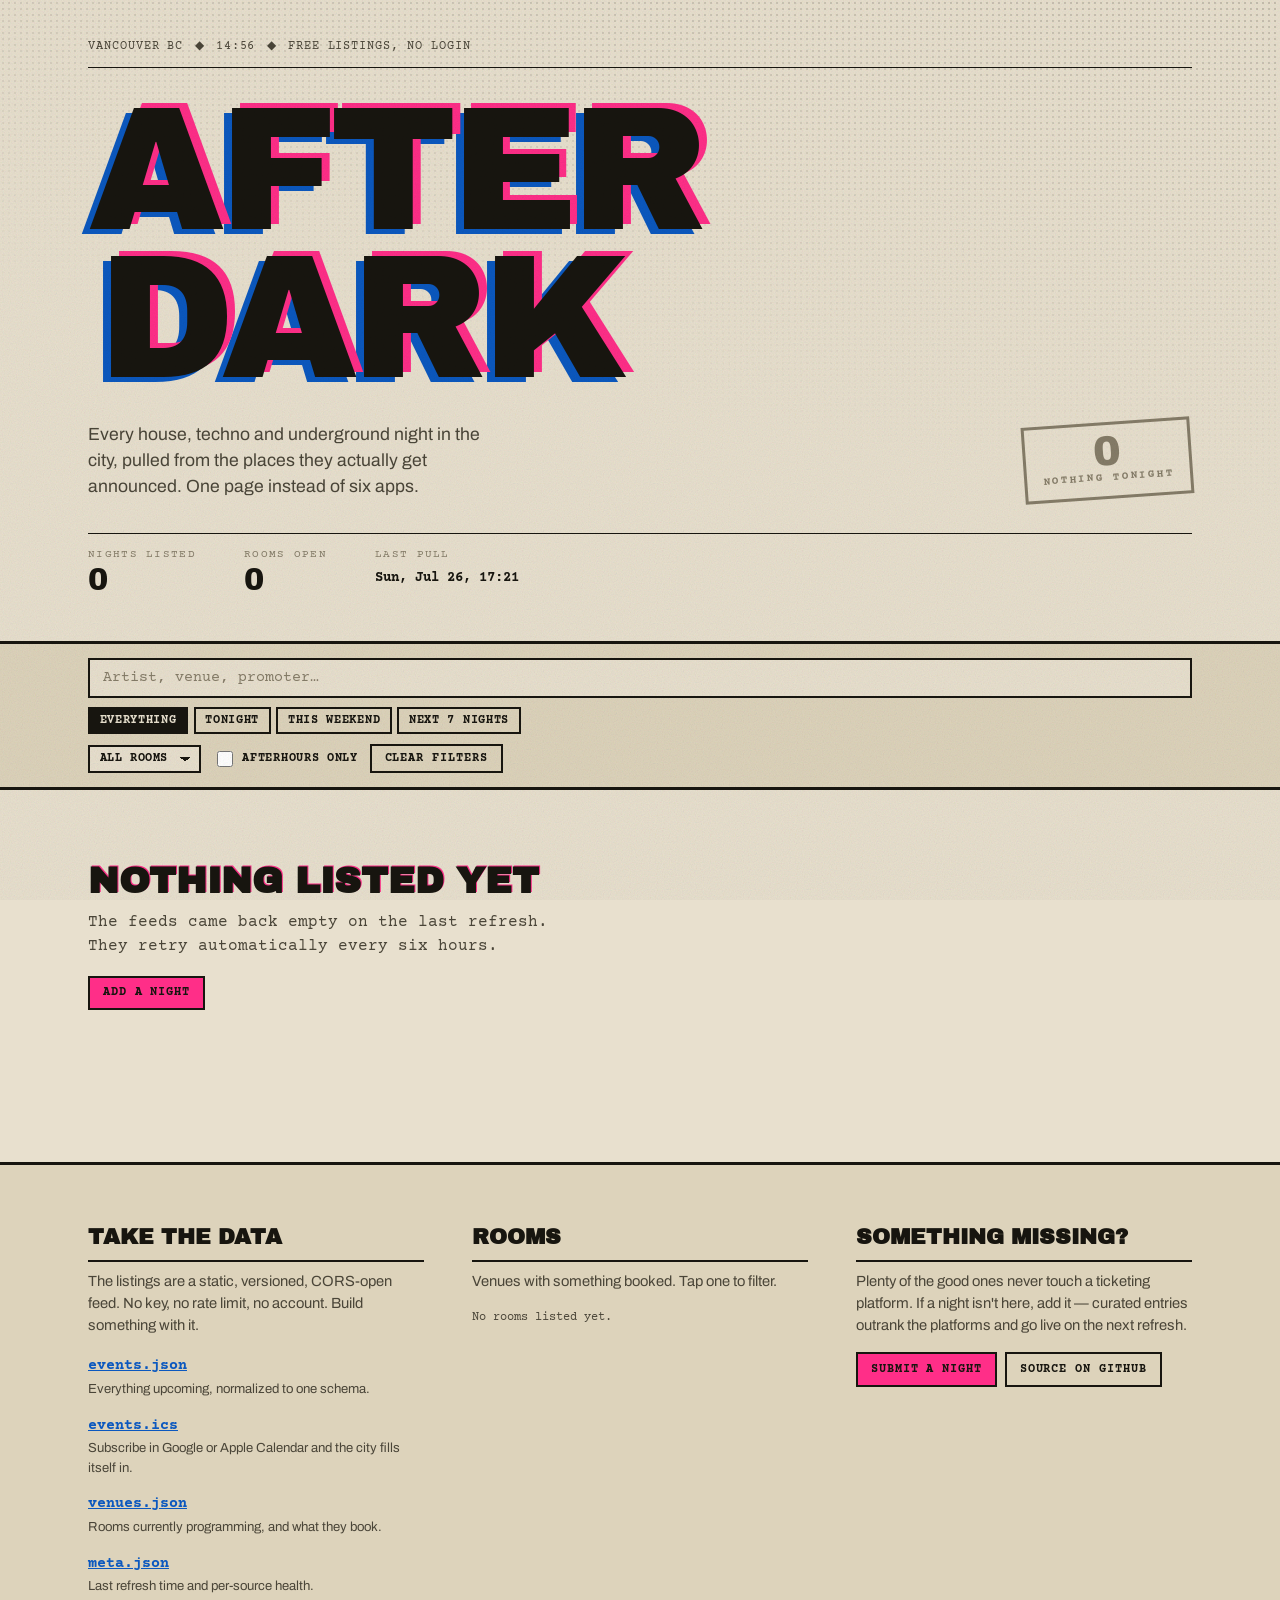
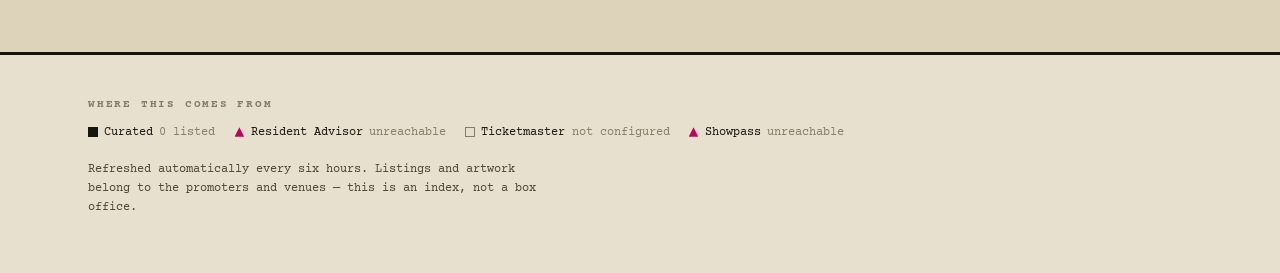
==== docs/index.html @ b58bfaa1 "Build Vancouver house/techno listings site with automated data feeds Aggregates house, techno and ad" ====
<!doctype html>
<html lang="en">
<head>
<meta charset="utf-8">
<meta name="viewport" content="width=device-width, initial-scale=1">
<title>After Dark — Vancouver house &amp; techno listings</title>
<meta name="description" content="Every house, techno and underground electronic night in Vancouver, in one place. Aggregated from Resident Advisor, Ticketmaster and local promoters. Free, open data.">
<meta name="theme-color" content="#E8E0CE">

<meta property="og:title" content="After Dark — Vancouver house &amp; techno listings">
<meta property="og:description" content="Every house, techno and underground electronic night in Vancouver, in one place.">
<meta property="og:type" content="website">

<link rel="preconnect" href="https://fonts.googleapis.com">
<link rel="preconnect" href="https://fonts.gstatic.com" crossorigin>
<link href="https://fonts.googleapis.com/css2?family=Archivo+Black&family=Archivo:wght@400;500;600;700&family=Courier+Prime:wght@400;700&display=swap" rel="stylesheet">
<link rel="stylesheet" href="assets/css/style.css">
<link rel="icon" href="data:image/svg+xml,%3Csvg xmlns='http://www.w3.org/2000/svg' viewBox='0 0 32 32'%3E%3Crect width='32' height='32' fill='%23E8E0CE'/%3E%3Crect x='7' y='6' width='19' height='4' fill='%23FF2E88'/%3E%3Crect x='5' y='8' width='19' height='4' fill='%2317150F'/%3E%3Crect x='5' y='16' width='13' height='3' fill='%2317150F'/%3E%3Crect x='5' y='22' width='17' height='3' fill='%2317150F'/%3E%3C/svg%3E">
</head>
<body>
<div class="grain" aria-hidden="true"></div>
<a class="skip-link" href="#listings">Skip to listings</a>

<header class="masthead">
  <div class="masthead__inner">
    <p class="dateline">
      <span>Vancouver BC</span>
      <span aria-hidden="true">◆</span>
      <span data-role="clock">—</span>
      <span aria-hidden="true">◆</span>
      <span>Free listings, no login</span>
    </p>

    <h1 class="wordmark">
      <span class="wordmark__line">After</span>
      <span class="wordmark__line">Dark</span>
    </h1>

    <div class="masthead__foot">
      <p class="masthead__lede">
        Every house, techno and underground night in the city, pulled from the
        places they actually get announced. One page instead of six apps.
      </p>

      <div class="stamp" data-role="stamp">
        <span class="stamp__count" data-role="tally-tonight">—</span>
        <span class="stamp__label">on tonight</span>
      </div>
    </div>

    <dl class="tallies">
      <div class="tally"><dt>Nights listed</dt><dd data-role="tally-events">—</dd></div>
      <div class="tally"><dt>Rooms open</dt><dd data-role="tally-venues">—</dd></div>
      <div class="tally"><dt>Last pull</dt><dd data-role="updated" class="tally--small">—</dd></div>
    </dl>
  </div>
</header>

<main>
  <section class="controls" aria-label="Filter listings">
    <div class="controls__inner">
      <div class="search">
        <label class="visually-hidden" for="search">Search artists, venues or nights</label>
        <input id="search" type="search" placeholder="Artist, venue, promoter…" autocomplete="off" spellcheck="false">
      </div>

      <div class="chipset" role="group" aria-label="Time range" data-role="when-filters">
        <button type="button" class="chip is-active" data-when="all">Everything</button>
        <button type="button" class="chip" data-when="tonight">Tonight</button>
        <button type="button" class="chip" data-when="weekend">This weekend</button>
        <button type="button" class="chip" data-when="week">Next 7 nights</button>
      </div>

      <div class="chipset chipset--genres" role="group" aria-label="Genre" data-role="genre-filters"></div>

      <div class="controls__row">
        <label class="select">
          <span class="visually-hidden">Venue</span>
          <select data-role="venue-filter"><option value="">All rooms</option></select>
        </label>
        <label class="toggle">
          <input type="checkbox" data-role="afterhours-filter">
          <span>Afterhours only</span>
        </label>
        <button type="button" class="btn btn--ghost" data-role="reset" hidden>Clear filters</button>
      </div>
    </div>
  </section>

  <section id="listings" class="listings" aria-live="polite" aria-busy="true">
    <div class="listings__inner" data-role="listings">
      <p class="state">Loading listings…</p>
    </div>
  </section>

  <section class="panels">
    <div class="panels__inner">

      <article class="panel" id="feeds">
        <h2 class="panel__title">Take the data</h2>
        <p class="panel__body">
          The listings are a static, versioned, CORS-open feed. No key, no rate
          limit, no account. Build something with it.
        </p>
        <ul class="feedlist">
          <li>
            <a class="feedlist__link" href="data/events.json"><code>events.json</code></a>
            <span class="feedlist__note">Everything upcoming, normalized to one schema.</span>
          </li>
          <li>
            <a class="feedlist__link" href="data/events.ics"><code>events.ics</code></a>
            <span class="feedlist__note">Subscribe in Google or Apple Calendar and the city fills itself in.</span>
          </li>
          <li>
            <a class="feedlist__link" href="data/venues.json"><code>venues.json</code></a>
            <span class="feedlist__note">Rooms currently programming, and what they book.</span>
          </li>
          <li>
            <a class="feedlist__link" href="data/meta.json"><code>meta.json</code></a>
            <span class="feedlist__note">Last refresh time and per-source health.</span>
          </li>
        </ul>
      </article>

      <article class="panel" id="venues">
        <h2 class="panel__title">Rooms</h2>
        <p class="panel__body">Venues with something booked. Tap one to filter.</p>
        <ol class="venuelist" data-role="venue-list"></ol>
      </article>

      <article class="panel" id="submit">
        <h2 class="panel__title">Something missing?</h2>
        <p class="panel__body">
          Plenty of the good ones never touch a ticketing platform. If a night
          isn't here, add it — curated entries outrank the platforms and go live
          on the next refresh.
        </p>
        <p class="panel__actions">
          <a class="btn btn--solid" data-role="submit-link" href="#">Submit a night</a>
          <a class="btn btn--ghost" data-role="repo-link" href="#">Source on GitHub</a>
        </p>
      </article>

    </div>
  </section>
</main>

<footer class="footer">
  <div class="footer__inner">
    <div class="sources" data-role="source-health">
      <h2 class="footer__heading">Where this comes from</h2>
      <ul class="sources__list" data-role="source-list"></ul>
    </div>
    <p class="footer__meta">
      Refreshed automatically every six hours. Listings and artwork belong to the
      promoters and venues — this is an index, not a box office.
    </p>
  </div>
</footer>

<script src="assets/js/app.js"></script>
</body>
</html>
---- docs/assets/css/style.css ----
/* After Dark — Vancouver house & techno listings
   ---------------------------------------------------------------
   Anchor: lo-fi risograph / photocopied flyer. The material culture of this
   scene is xeroxed posters stapled to poles and misregistered riso prints,
   not a black website with a neon accent.

   Committed rules, applied without exception:
     · Paper stock ground. Never a dark surface.
     · Zero border-radius. Every corner is cut, not rounded.
     · Ink is warm black; pink and blue are inks, not "accents".
     · Misregistration is the signature — display type prints off-plate.
     · Light theme by intent; the paper IS the design. */

:root {
  --paper:      #E8E0CE;  /* newsprint, yellowed */
  --paper-2:    #DDD3BB;  /* second sheet, panels */
  --paper-3:    #D2C7AC;  /* deepest inset */
  --toner:      #17150F;  /* photocopier black, warm not neutral */
  --toner-mid:  #4A4538;  /* faded toner, secondary text */
  --toner-thin: #857C68;  /* third-generation copy, tertiary */
  --pink:       #FF2E88;  /* riso fluorescent pink — fills and plate offsets */
  /* Fluorescent pink only hits 2.7:1 on paper, so text and fine rules print in
     a denser pull of the same ink (4.6:1). Same colour family, legible. */
  --pink-ink:   #C4005F;
  --blue:       #0B58BF;  /* riso blue — interactive ink */

  --poster: "Archivo Black", "Haettenschweiler", Impact, sans-serif;
  --body: "Archivo", ui-sans-serif, system-ui, -apple-system, sans-serif;
  --type: "Courier Prime", ui-monospace, "Courier New", monospace;

  --rail: 5rem;
  --shell: 74rem;
  --gut: clamp(1.1rem, 4vw, 2.5rem);
}

*, *::before, *::after { box-sizing: border-box; }

html { -webkit-text-size-adjust: 100%; }

body {
  margin: 0;
  background: var(--paper);
  color: var(--toner);
  font-family: var(--body);
  font-size: 1rem;
  line-height: 1.5;
  overflow-x: hidden;
}

/* Paper grain over the whole sheet. Multiply so it darkens like fibre. */
.grain {
  position: fixed;
  inset: 0;
  z-index: 100;
  pointer-events: none;
  opacity: 0.35;
  mix-blend-mode: multiply;
  background-image: url("data:image/svg+xml,%3Csvg xmlns='http://www.w3.org/2000/svg' width='140' height='140'%3E%3Cfilter id='n'%3E%3CfeTurbulence type='fractalNoise' baseFrequency='0.85' numOctaves='3'/%3E%3C/filter%3E%3Crect width='140' height='140' filter='url(%23n)' opacity='0.5'/%3E%3C/svg%3E");
}

h1, h2, h3 { margin: 0; text-wrap: balance; }
p { margin: 0; }
ul, ol, dl, dd { margin: 0; padding: 0; list-style: none; }
a { color: inherit; }
code { font-family: var(--type); font-size: 0.92em; }

:focus-visible {
  outline: 3px solid var(--pink);
  outline-offset: 2px;
}

.visually-hidden {
  position: absolute; width: 1px; height: 1px;
  margin: -1px; padding: 0; overflow: hidden;
  clip: rect(0 0 0 0); clip-path: inset(50%); white-space: nowrap;
}

.skip-link {
  position: absolute; left: -999px; top: 0; z-index: 200;
  background: var(--toner); color: var(--paper);
  padding: 0.7rem 1.1rem; font-weight: 700; text-decoration: none;
}
.skip-link:focus { left: 0; }

/* ---------------------------------------------------------------- masthead */

.masthead {
  position: relative;
  border-bottom: 3px solid var(--toner);
  overflow: hidden;
}

/* Halftone wash, dense at the top edge and fading out — a bad photocopy. */
.masthead::before {
  content: "";
  position: absolute;
  inset: 0;
  pointer-events: none;
  background-image: radial-gradient(var(--toner) 1.1px, transparent 1.3px);
  background-size: 6px 6px;
  opacity: 0.16;
  -webkit-mask-image: linear-gradient(190deg, #000 0%, transparent 62%);
  mask-image: linear-gradient(190deg, #000 0%, transparent 62%);
}

.masthead__inner {
  position: relative;
  max-width: var(--shell);
  margin: 0 auto;
  padding: clamp(1.4rem, 3vw, 2.4rem) var(--gut) clamp(1.8rem, 4vw, 2.8rem);
}

.dateline {
  display: flex;
  flex-wrap: wrap;
  gap: 0.7rem;
  font-family: var(--type);
  font-size: 0.74rem;
  letter-spacing: 0.08em;
  text-transform: uppercase;
  color: var(--toner-mid);
  padding-bottom: 0.7rem;
  border-bottom: 1px solid var(--toner);
  margin-bottom: clamp(1rem, 3vw, 1.8rem);
}

/* The signature: display type printed off-plate, pink and blue plates shifted. */
.wordmark {
  font-family: var(--poster);
  font-weight: 400;
  font-size: clamp(3.5rem, 15vw, 11rem);
  line-height: 0.84;
  letter-spacing: -0.035em;
  text-transform: uppercase;
  color: var(--toner);
  text-shadow:
     0.045em -0.028em 0 var(--pink),
    -0.045em  0.028em 0 var(--blue);
}
.wordmark__line { display: block; }
.wordmark__line + .wordmark__line { margin-left: 0.055em; }

.masthead__foot {
  display: flex;
  flex-wrap: wrap;
  align-items: flex-start;
  justify-content: space-between;
  gap: 1.5rem;
  margin-top: clamp(1.1rem, 3vw, 1.8rem);
}

.masthead__lede {
  max-width: 40ch;
  font-size: clamp(1rem, 1.5vw, 1.1rem);
  color: var(--toner-mid);
}

/* Rubber stamp, struck slightly crooked the way a real one lands. */
.stamp {
  flex: none;
  transform: rotate(-4deg);
  border: 3px solid var(--pink-ink);
  color: var(--pink-ink);
  padding: 0.5rem 1rem 0.6rem;
  text-align: center;
  min-width: 8.5rem;
}
.stamp__count {
  display: block;
  font-family: var(--poster);
  font-size: 2.6rem;
  line-height: 0.9;
  font-variant-numeric: tabular-nums;
}
.stamp__label {
  display: block;
  font-family: var(--type);
  font-size: 0.68rem;
  font-weight: 700;
  letter-spacing: 0.16em;
  text-transform: uppercase;
}
/* Nothing on tonight is information too — don't stamp a lie. */
.stamp.is-empty { border-color: var(--toner-thin); color: var(--toner-thin); }

.tallies {
  display: flex;
  flex-wrap: wrap;
  gap: 0 clamp(1.6rem, 5vw, 3rem);
  margin-top: clamp(1.4rem, 3vw, 2rem);
  border-top: 1px solid var(--toner);
  padding-top: 0.8rem;
}
.tally dt {
  font-family: var(--type);
  font-size: 0.68rem;
  letter-spacing: 0.12em;
  text-transform: uppercase;
  color: var(--toner-thin);
}
.tally dd {
  font-family: var(--poster);
  font-size: 1.9rem;
  line-height: 1.1;
  font-variant-numeric: tabular-nums;
}
.tally--small {
  font-family: var(--type) !important;
  font-size: 0.9rem !important;
  font-weight: 700;
  padding-top: 0.5rem;
}

/* ---------------------------------------------------------------- controls */

.controls {
  position: sticky;
  top: 0;
  z-index: 20;
  background: var(--paper-2);
  border-bottom: 3px solid var(--toner);
}

.controls__inner {
  max-width: var(--shell);
  margin: 0 auto;
  padding: 0.85rem var(--gut);
  display: flex;
  flex-direction: column;
  gap: 0.6rem;
}

.search input {
  width: 100%;
  background: var(--paper);
  border: 2px solid var(--toner);
  border-radius: 0;
  color: var(--toner);
  font-family: var(--type);
  font-size: 0.95rem;
  padding: 0.6rem 0.8rem;
}
.search input::placeholder { color: var(--toner-thin); }
.search input:focus { outline: 3px solid var(--pink); outline-offset: 0; }

.chipset { display: flex; flex-wrap: wrap; gap: 0.35rem; }
.chipset--genres:empty { display: none; }

/* Square, hard-edged, no fill until chosen — a checkbox on a photocopied form. */
.chip {
  font-family: var(--type);
  font-size: 0.72rem;
  font-weight: 700;
  letter-spacing: 0.06em;
  text-transform: uppercase;
  color: var(--toner);
  background: transparent;
  border: 2px solid var(--toner);
  border-radius: 0;
  padding: 0.3rem 0.6rem;
  cursor: pointer;
}
.chip:hover { background: var(--paper-3); }
.chip.is-active {
  background: var(--toner);
  color: var(--paper);
}
.chip__count { opacity: 0.6; margin-left: 0.3rem; }

.controls__row {
  display: flex;
  flex-wrap: wrap;
  align-items: center;
  gap: 0.75rem;
}

.select select {
  appearance: none;
  background: var(--paper);
  border: 2px solid var(--toner);
  border-radius: 0;
  color: var(--toner);
  font-family: var(--type);
  font-size: 0.74rem;
  font-weight: 700;
  letter-spacing: 0.05em;
  text-transform: uppercase;
  padding: 0.34rem 1.9rem 0.34rem 0.6rem;
  cursor: pointer;
  max-width: 15rem;
  background-image: linear-gradient(45deg, transparent 50%, var(--toner) 50%),
                    linear-gradient(135deg, var(--toner) 50%, transparent 50%);
  background-position: calc(100% - 14px) 55%, calc(100% - 9px) 55%;
  background-size: 5px 5px, 5px 5px;
  background-repeat: no-repeat;
}

.toggle {
  display: inline-flex;
  align-items: center;
  gap: 0.4rem;
  font-family: var(--type);
  font-size: 0.72rem;
  font-weight: 700;
  letter-spacing: 0.06em;
  text-transform: uppercase;
  cursor: pointer;
}
.toggle input { accent-color: var(--pink); width: 1rem; height: 1rem; cursor: pointer; }

/* ---------------------------------------------------------------- listings */

.listings__inner {
  max-width: var(--shell);
  margin: 0 auto;
  padding: 0 var(--gut) clamp(3rem, 7vw, 5rem);
}

/* Night divider: a solid ink bar with the day knocked out of it. */
.nightbreak {
  display: flex;
  align-items: baseline;
  gap: 0.8rem;
  background: var(--toner);
  color: var(--paper);
  padding: 0.5rem 0.9rem;
  margin: 2.2rem 0 0;
}
.nightbreak:first-child { margin-top: 1.6rem; }

.nightbreak__day {
  font-family: var(--poster);
  font-size: clamp(1.15rem, 3vw, 1.6rem);
  line-height: 1.1;
  text-transform: uppercase;
  letter-spacing: -0.01em;
}
.nightbreak__date,
.nightbreak__count {
  font-family: var(--type);
  font-size: 0.72rem;
  font-weight: 700;
  letter-spacing: 0.1em;
  text-transform: uppercase;
  opacity: 0.75;
}
.nightbreak__count { margin-left: auto; white-space: nowrap; }

/* Tonight's bar prints in fluorescent ink. Knocked-out paper type is only
   2.7:1 on that pink, so tonight's bar overprints in black instead. */
.nightbreak--tonight { background: var(--pink); color: var(--toner); }
.nightbreak--tonight .nightbreak__date,
.nightbreak--tonight .nightbreak__count { opacity: 0.7; }

.gig {
  display: grid;
  grid-template-columns: var(--rail) 1fr auto;
  gap: 0 1.2rem;
  align-items: start;
  padding: 1rem 0.9rem;
  border-bottom: 1px solid var(--toner-thin);
}
.gig:hover { background: var(--paper-2); }

.gig__time {
  font-family: var(--type);
  font-size: 1rem;
  font-weight: 700;
  font-variant-numeric: tabular-nums;
  padding-top: 0.1rem;
}
.gig__time small {
  display: block;
  font-size: 0.66rem;
  font-weight: 400;
  letter-spacing: 0.06em;
  text-transform: uppercase;
  color: var(--toner-thin);
}

.gig__main { min-width: 0; }

.gig__title {
  font-size: clamp(1.05rem, 2vw, 1.25rem);
  font-weight: 700;
  line-height: 1.2;
  letter-spacing: -0.015em;
  margin-bottom: 0.2rem;
}
.gig__title a { text-decoration: none; box-shadow: inset 0 -2px 0 var(--blue); }
.gig__title a:hover { color: var(--blue); }

.gig__lineup {
  font-family: var(--type);
  font-size: 0.86rem;
  color: var(--toner-mid);
  margin-bottom: 0.35rem;
  overflow-wrap: anywhere;
}

.gig__facts {
  display: flex;
  flex-wrap: wrap;
  align-items: center;
  gap: 0.35rem 0.6rem;
  font-family: var(--type);
  font-size: 0.7rem;
  font-weight: 700;
  letter-spacing: 0.06em;
  text-transform: uppercase;
}
.gig__venue { color: var(--toner); }

.tag {
  border: 1px solid var(--toner-mid);
  padding: 0.05rem 0.35rem;
  color: var(--toner-mid);
  font-weight: 400;
}
.tag--afterhours { color: var(--pink-ink); border-color: var(--pink-ink); font-weight: 700; }
.tag--stale { color: var(--paper); background: var(--toner-mid); border-color: var(--toner-mid); }

.gig__aside {
  display: flex;
  flex-direction: column;
  align-items: flex-end;
  gap: 0.35rem;
}
.gig__price {
  font-family: var(--type);
  font-size: 0.82rem;
  font-weight: 700;
  font-variant-numeric: tabular-nums;
  white-space: nowrap;
}

/* ---------------------------------------------------------------- buttons */

.btn {
  display: inline-block;
  font-family: var(--type);
  font-size: 0.74rem;
  font-weight: 700;
  letter-spacing: 0.08em;
  text-transform: uppercase;
  text-decoration: none;
  padding: 0.4rem 0.8rem;
  border: 2px solid var(--toner);
  border-radius: 0;
  cursor: pointer;
  white-space: nowrap;
  background: transparent;
  color: var(--toner);
}
/* Tickets are the one thing that prints in fluorescent ink. */
.btn--solid { background: var(--pink); border-color: var(--toner); color: var(--toner); }
.btn--solid:hover { background: var(--toner); color: var(--pink); }
.btn--ghost:hover { background: var(--toner); color: var(--paper); }
.btn--mini { font-size: 0.66rem; padding: 0.25rem 0.5rem; border-width: 1px; }

/* ---------------------------------------------------------------- states */

.state {
  padding: clamp(2.5rem, 7vw, 4.5rem) 0;
  max-width: 46ch;
  font-family: var(--type);
  color: var(--toner-mid);
}
.state__title {
  font-family: var(--poster);
  font-size: clamp(1.6rem, 4vw, 2.3rem);
  text-transform: uppercase;
  color: var(--toner);
  line-height: 1.05;
  margin-bottom: 0.6rem;
  text-shadow: 0.03em -0.02em 0 var(--pink);
}
.state__body { margin-bottom: 1.1rem; }

/* ---------------------------------------------------------------- panels */

.panels {
  border-top: 3px solid var(--toner);
  background: var(--paper-2);
}
.panels__inner {
  max-width: var(--shell);
  margin: 0 auto;
  padding: clamp(2.2rem, 5vw, 3.5rem) var(--gut);
  display: grid;
  grid-template-columns: repeat(auto-fit, minmax(min(100%, 16rem), 1fr));
  gap: clamp(1.8rem, 4vw, 3rem);
  align-items: start;
}

.panel__title {
  font-family: var(--poster);
  font-size: 1.35rem;
  text-transform: uppercase;
  margin-bottom: 0.5rem;
  padding-bottom: 0.4rem;
  border-bottom: 2px solid var(--toner);
}
.panel__body {
  font-size: 0.92rem;
  color: var(--toner-mid);
  margin-bottom: 1rem;
}
.panel__actions { display: flex; flex-wrap: wrap; gap: 0.5rem; }

.feedlist { display: flex; flex-direction: column; gap: 0.8rem; }
.feedlist__link { color: var(--blue); font-weight: 700; }
.feedlist__note {
  display: block;
  font-size: 0.82rem;
  color: var(--toner-mid);
  margin-top: 0.1rem;
}

.venuelist { display: flex; flex-direction: column; }
.venue {
  display: flex;
  align-items: baseline;
  gap: 0.6rem;
  font-size: 0.9rem;
  border-bottom: 1px solid var(--toner-thin);
  padding: 0.4rem 0;
}
.venue__name {
  background: none; border: 0; padding: 0;
  color: var(--toner); font: inherit; font-weight: 600;
  text-align: left; cursor: pointer;
}
.venue__name:hover { color: var(--blue); }
.venue__count {
  font-family: var(--type);
  font-size: 0.76rem;
  font-weight: 700;
  font-variant-numeric: tabular-nums;
  color: var(--toner-thin);
  margin-left: auto;
}

/* ---------------------------------------------------------------- footer */

.footer { border-top: 3px solid var(--toner); }
.footer__inner {
  max-width: var(--shell);
  margin: 0 auto;
  padding: clamp(1.8rem, 4vw, 2.6rem) var(--gut) clamp(2.5rem, 6vw, 3.5rem);
  display: flex;
  flex-direction: column;
  gap: 1.2rem;
}
.footer__heading {
  font-family: var(--type);
  font-size: 0.7rem;
  font-weight: 700;
  letter-spacing: 0.16em;
  text-transform: uppercase;
  color: var(--toner-thin);
  margin-bottom: 0.6rem;
}
.sources__list { display: flex; flex-wrap: wrap; gap: 0.4rem 1.2rem; }

.source {
  display: inline-flex;
  align-items: center;
  gap: 0.4rem;
  font-family: var(--type);
  font-size: 0.76rem;
}
/* State reads from shape as well as ink, so it survives a mono photocopy. */
.source__dot {
  width: 0.6rem; height: 0.6rem;
  background: var(--toner-thin);
  flex: none;
}
.source--ok .source__dot { background: var(--toner); }
.source--failed .source__dot {
  background: var(--pink-ink);
  clip-path: polygon(50% 0, 100% 100%, 0 100%);
}
.source--skipped .source__dot { background: transparent; border: 1px solid var(--toner-thin); }
.source__count { color: var(--toner-thin); }

.footer__meta {
  font-family: var(--type);
  font-size: 0.78rem;
  color: var(--toner-mid);
  max-width: 66ch;
}

/* ---------------------------------------------------------------- narrow */

@media (max-width: 44rem) {
  :root { --rail: 100%; }

  .gig {
    grid-template-columns: 1fr;
    gap: 0.4rem;
    padding: 1rem 0.5rem;
  }
  .gig__time { display: flex; align-items: baseline; gap: 0.5rem; padding-top: 0; }
  .gig__time small { margin-top: 0; }
  .gig__aside {
    flex-direction: row;
    align-items: center;
    justify-content: flex-start;
    gap: 0.5rem;
    padding-top: 0.3rem;
  }
  .masthead__foot { flex-direction: column-reverse; align-items: flex-start; }
  .stamp { transform: rotate(-3deg); }
  .tallies { gap: 0 1.6rem; }
}

@media (prefers-reduced-motion: reduce) {
  *, *::before, *::after {
    animation-duration: 0.01ms !important;
    animation-iteration-count: 1 !important;
    transition-duration: 0.01ms !important;
  }
}
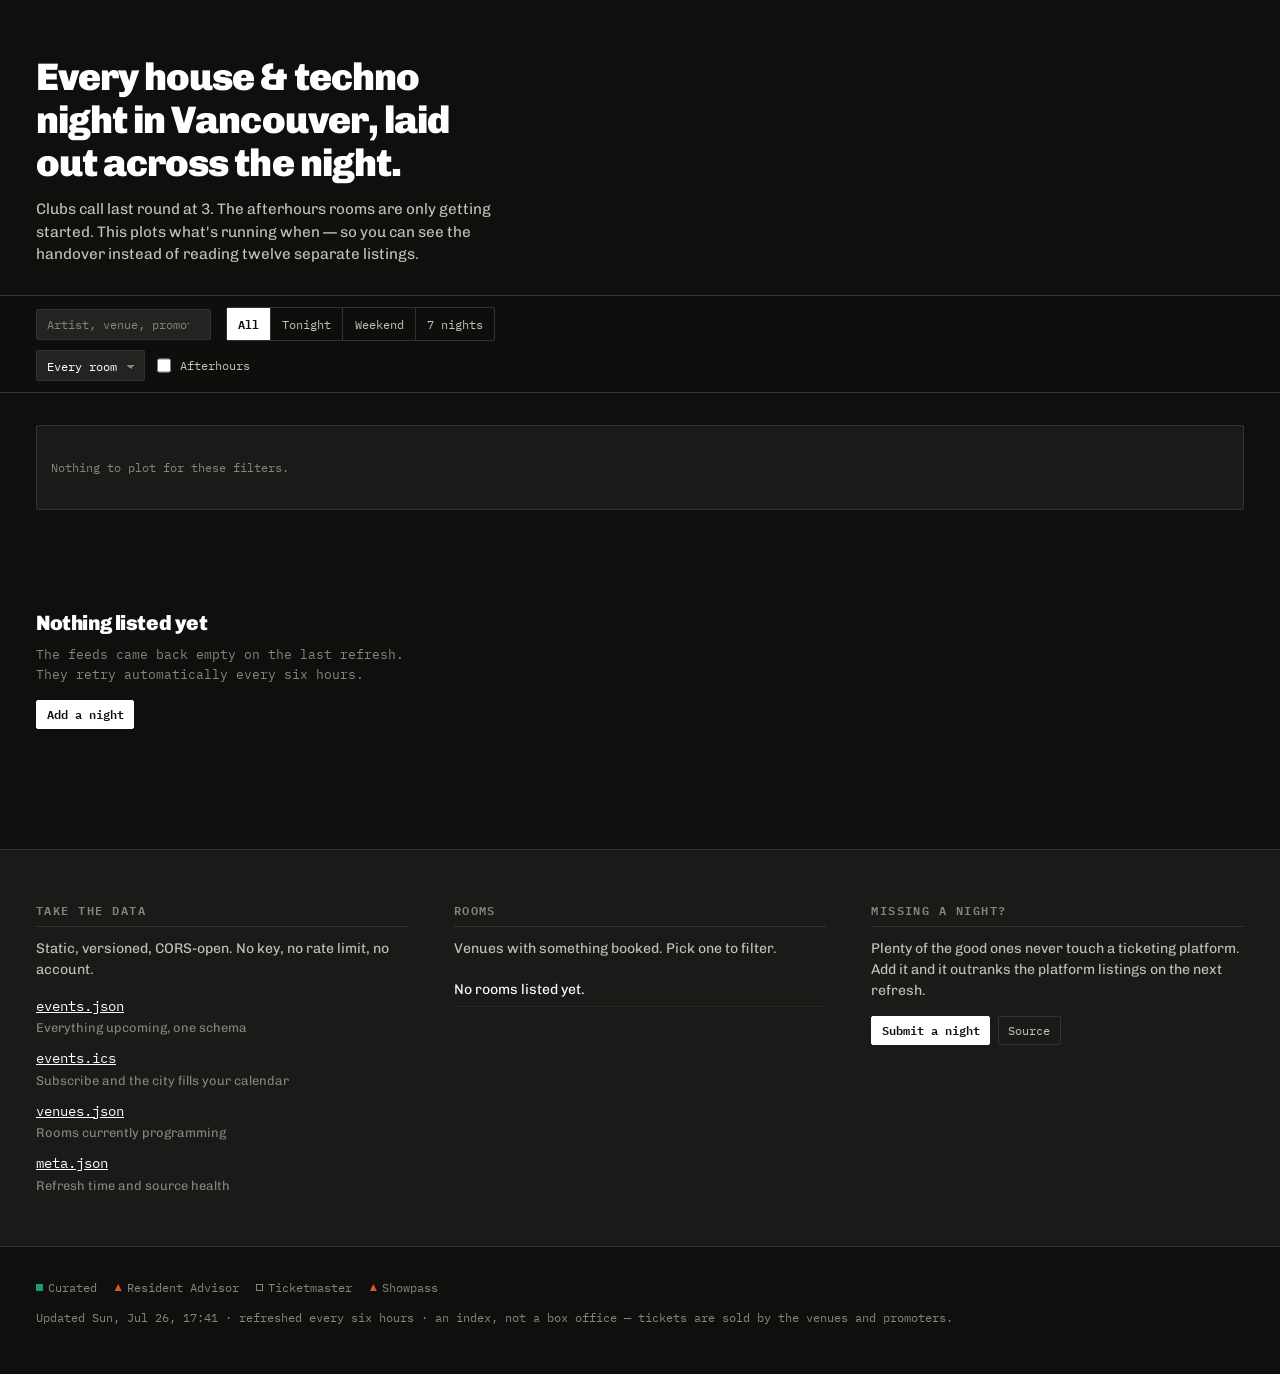
==== commit 6ea7d0e6: "Rebuild the site around a plot of the night; add adapter tests The previous versions restyled a list" ====
--- a/docs/index.html
+++ b/docs/index.html
@@ -3,141 +3,118 @@
 <head>
 <meta charset="utf-8">
 <meta name="viewport" content="width=device-width, initial-scale=1">
-<title>After Dark — Vancouver house &amp; techno listings</title>
-<meta name="description" content="Every house, techno and underground electronic night in Vancouver, in one place. Aggregated from Resident Advisor, Ticketmaster and local promoters. Free, open data.">
-<meta name="theme-color" content="#E8E0CE">
+<title>After Dark — what's running tonight in Vancouver</title>
+<meta name="description" content="Vancouver house and techno listings plotted across the night, from doors to last call to afterhours. Aggregated from Resident Advisor, Ticketmaster and local promoters. Free, open data.">
+<meta name="theme-color" content="#0F0F0E">
 
-<meta property="og:title" content="After Dark — Vancouver house &amp; techno listings">
-<meta property="og:description" content="Every house, techno and underground electronic night in Vancouver, in one place.">
+<meta property="og:title" content="After Dark — what's running tonight in Vancouver">
+<meta property="og:description" content="Every house and techno night in Vancouver, plotted across the night.">
 <meta property="og:type" content="website">
 
 <link rel="preconnect" href="https://fonts.googleapis.com">
 <link rel="preconnect" href="https://fonts.gstatic.com" crossorigin>
-<link href="https://fonts.googleapis.com/css2?family=Archivo+Black&family=Archivo:wght@400;500;600;700&family=Courier+Prime:wght@400;700&display=swap" rel="stylesheet">
+<link href="https://fonts.googleapis.com/css2?family=Chivo:wght@400;500;700;900&family=IBM+Plex+Mono:wght@400;500;600&display=swap" rel="stylesheet">
 <link rel="stylesheet" href="assets/css/style.css">
-<link rel="icon" href="data:image/svg+xml,%3Csvg xmlns='http://www.w3.org/2000/svg' viewBox='0 0 32 32'%3E%3Crect width='32' height='32' fill='%23E8E0CE'/%3E%3Crect x='7' y='6' width='19' height='4' fill='%23FF2E88'/%3E%3Crect x='5' y='8' width='19' height='4' fill='%2317150F'/%3E%3Crect x='5' y='16' width='13' height='3' fill='%2317150F'/%3E%3Crect x='5' y='22' width='17' height='3' fill='%2317150F'/%3E%3C/svg%3E">
+<link rel="icon" href="data:image/svg+xml,%3Csvg xmlns='http://www.w3.org/2000/svg' viewBox='0 0 32 32'%3E%3Crect width='32' height='32' fill='%230F0F0E'/%3E%3Crect x='3' y='7' width='13' height='4' fill='%233987e5'/%3E%3Crect x='9' y='14' width='17' height='4' fill='%23d95926'/%3E%3Crect x='6' y='21' width='9' height='4' fill='%23199e70'/%3E%3C/svg%3E">
 </head>
 <body>
-<div class="grain" aria-hidden="true"></div>
-<a class="skip-link" href="#listings">Skip to listings</a>
 
-<header class="masthead">
-  <div class="masthead__inner">
-    <p class="dateline">
-      <span>Vancouver BC</span>
-      <span aria-hidden="true">◆</span>
-      <span data-role="clock">—</span>
-      <span aria-hidden="true">◆</span>
-      <span>Free listings, no login</span>
+<header class="intro">
+  <div class="shell">
+    <h1 class="intro__title">Every house&nbsp;&amp; techno night in Vancouver, laid out across the night.</h1>
+    <p class="intro__body">
+      Clubs call last round at 3. The afterhours rooms are only getting started.
+      This plots what's running when — so you can see the handover instead of
+      reading twelve separate listings.
     </p>
-
-    <h1 class="wordmark">
-      <span class="wordmark__line">After</span>
-      <span class="wordmark__line">Dark</span>
-    </h1>
-
-    <div class="masthead__foot">
-      <p class="masthead__lede">
-        Every house, techno and underground night in the city, pulled from the
-        places they actually get announced. One page instead of six apps.
-      </p>
-
-      <div class="stamp" data-role="stamp">
-        <span class="stamp__count" data-role="tally-tonight">—</span>
-        <span class="stamp__label">on tonight</span>
-      </div>
-    </div>
-
-    <dl class="tallies">
-      <div class="tally"><dt>Nights listed</dt><dd data-role="tally-events">—</dd></div>
-      <div class="tally"><dt>Rooms open</dt><dd data-role="tally-venues">—</dd></div>
-      <div class="tally"><dt>Last pull</dt><dd data-role="updated" class="tally--small">—</dd></div>
-    </dl>
   </div>
 </header>
 
 <main>
   <section class="controls" aria-label="Filter listings">
-    <div class="controls__inner">
-      <div class="search">
-        <label class="visually-hidden" for="search">Search artists, venues or nights</label>
-        <input id="search" type="search" placeholder="Artist, venue, promoter…" autocomplete="off" spellcheck="false">
+    <div class="shell controls__inner">
+      <div class="controls__line">
+        <div class="field">
+          <label class="visually-hidden" for="search">Search artists, venues or nights</label>
+          <input id="search" type="search" placeholder="Artist, venue, promoter…" autocomplete="off" spellcheck="false">
+        </div>
+        <div class="segmented" role="group" aria-label="Date range" data-role="when-filters">
+          <button type="button" class="seg is-active" data-when="all">All</button>
+          <button type="button" class="seg" data-when="tonight">Tonight</button>
+          <button type="button" class="seg" data-when="weekend">Weekend</button>
+          <button type="button" class="seg" data-when="week">7 nights</button>
+        </div>
       </div>
 
-      <div class="chipset" role="group" aria-label="Time range" data-role="when-filters">
-        <button type="button" class="chip is-active" data-when="all">Everything</button>
-        <button type="button" class="chip" data-when="tonight">Tonight</button>
-        <button type="button" class="chip" data-when="weekend">This weekend</button>
-        <button type="button" class="chip" data-when="week">Next 7 nights</button>
-      </div>
-
-      <div class="chipset chipset--genres" role="group" aria-label="Genre" data-role="genre-filters"></div>
-
-      <div class="controls__row">
-        <label class="select">
-          <span class="visually-hidden">Venue</span>
-          <select data-role="venue-filter"><option value="">All rooms</option></select>
-        </label>
-        <label class="toggle">
-          <input type="checkbox" data-role="afterhours-filter">
-          <span>Afterhours only</span>
-        </label>
-        <button type="button" class="btn btn--ghost" data-role="reset" hidden>Clear filters</button>
+      <div class="controls__line">
+        <!-- The legend is the genre filter: one control, not two. -->
+        <div class="legend" role="group" aria-label="Filter by genre" data-role="genre-filters"></div>
+        <div class="controls__line controls__line--tight">
+          <label class="field field--select">
+            <span class="visually-hidden">Venue</span>
+            <select data-role="venue-filter"><option value="">Every room</option></select>
+          </label>
+          <label class="check">
+            <input type="checkbox" data-role="afterhours-filter">
+            <span>Afterhours</span>
+          </label>
+          <button type="button" class="ghost" data-role="reset" hidden>Reset</button>
+        </div>
       </div>
     </div>
   </section>
 
-  <section id="listings" class="listings" aria-live="polite" aria-busy="true">
-    <div class="listings__inner" data-role="listings">
+  <section class="plot" aria-label="The night, plotted" data-role="plot-section">
+    <div class="shell">
+      <div class="plot__frame">
+        <div class="plot__scroll" data-role="plot-scroll">
+          <div class="plot__inner" data-role="plot"></div>
+        </div>
+      </div>
+      <p class="plot__hint" data-role="plot-hint" hidden>
+        Bars run from doors to close. A dashed tail means the source didn't
+        publish an end time.
+      </p>
+    </div>
+  </section>
+
+  <section class="listing" aria-live="polite" aria-busy="true">
+    <div class="shell" data-role="listings">
       <p class="state">Loading listings…</p>
     </div>
   </section>
 
-  <section class="panels">
-    <div class="panels__inner">
+  <section class="ends">
+    <div class="shell ends__inner">
 
-      <article class="panel" id="feeds">
-        <h2 class="panel__title">Take the data</h2>
-        <p class="panel__body">
-          The listings are a static, versioned, CORS-open feed. No key, no rate
-          limit, no account. Build something with it.
+      <article class="block">
+        <h2 class="block__title">Take the data</h2>
+        <p class="block__body">
+          Static, versioned, CORS-open. No key, no rate limit, no account.
         </p>
-        <ul class="feedlist">
-          <li>
-            <a class="feedlist__link" href="data/events.json"><code>events.json</code></a>
-            <span class="feedlist__note">Everything upcoming, normalized to one schema.</span>
-          </li>
-          <li>
-            <a class="feedlist__link" href="data/events.ics"><code>events.ics</code></a>
-            <span class="feedlist__note">Subscribe in Google or Apple Calendar and the city fills itself in.</span>
-          </li>
-          <li>
-            <a class="feedlist__link" href="data/venues.json"><code>venues.json</code></a>
-            <span class="feedlist__note">Rooms currently programming, and what they book.</span>
-          </li>
-          <li>
-            <a class="feedlist__link" href="data/meta.json"><code>meta.json</code></a>
-            <span class="feedlist__note">Last refresh time and per-source health.</span>
-          </li>
+        <ul class="filelist">
+          <li><a href="data/events.json"><code>events.json</code></a><span>Everything upcoming, one schema</span></li>
+          <li><a href="data/events.ics"><code>events.ics</code></a><span>Subscribe and the city fills your calendar</span></li>
+          <li><a href="data/venues.json"><code>venues.json</code></a><span>Rooms currently programming</span></li>
+          <li><a href="data/meta.json"><code>meta.json</code></a><span>Refresh time and source health</span></li>
         </ul>
       </article>
 
-      <article class="panel" id="venues">
-        <h2 class="panel__title">Rooms</h2>
-        <p class="panel__body">Venues with something booked. Tap one to filter.</p>
-        <ol class="venuelist" data-role="venue-list"></ol>
+      <article class="block">
+        <h2 class="block__title">Rooms</h2>
+        <p class="block__body">Venues with something booked. Pick one to filter.</p>
+        <ol class="rooms" data-role="venue-list"></ol>
       </article>
 
-      <article class="panel" id="submit">
-        <h2 class="panel__title">Something missing?</h2>
-        <p class="panel__body">
-          Plenty of the good ones never touch a ticketing platform. If a night
-          isn't here, add it — curated entries outrank the platforms and go live
-          on the next refresh.
+      <article class="block">
+        <h2 class="block__title">Missing a night?</h2>
+        <p class="block__body">
+          Plenty of the good ones never touch a ticketing platform. Add it and it
+          outranks the platform listings on the next refresh.
         </p>
-        <p class="panel__actions">
-          <a class="btn btn--solid" data-role="submit-link" href="#">Submit a night</a>
-          <a class="btn btn--ghost" data-role="repo-link" href="#">Source on GitHub</a>
+        <p class="block__actions">
+          <a class="btn" data-role="submit-link" href="#">Submit a night</a>
+          <a class="ghost" data-role="repo-link" href="#">Source</a>
         </p>
       </article>
 
@@ -145,19 +122,18 @@
   </section>
 </main>
 
-<footer class="footer">
-  <div class="footer__inner">
-    <div class="sources" data-role="source-health">
-      <h2 class="footer__heading">Where this comes from</h2>
-      <ul class="sources__list" data-role="source-list"></ul>
-    </div>
-    <p class="footer__meta">
-      Refreshed automatically every six hours. Listings and artwork belong to the
-      promoters and venues — this is an index, not a box office.
+<footer class="foot">
+  <div class="shell foot__inner">
+    <ul class="sources" data-role="source-list"></ul>
+    <p>
+      Updated <span data-role="updated">—</span> · refreshed every six hours ·
+      an index, not a box office — tickets are sold by the venues and promoters.
     </p>
   </div>
 </footer>
 
+<div class="tip" data-role="tip" role="status" hidden></div>
+
 <script src="assets/js/app.js"></script>
 </body>
 </html>
--- a/docs/assets/css/style.css
+++ b/docs/assets/css/style.css
@@ -1,36 +1,49 @@
 /* After Dark — Vancouver house & techno listings
-   ---------------------------------------------------------------
-   Anchor: lo-fi risograph / photocopied flyer. The material culture of this
-   scene is xeroxed posters stapled to poles and misregistered riso prints,
-   not a black website with a neon accent.
-
-   Committed rules, applied without exception:
-     · Paper stock ground. Never a dark surface.
-     · Zero border-radius. Every corner is cut, not rounded.
-     · Ink is warm black; pink and blue are inks, not "accents".
-     · Misregistration is the signature — display type prints off-plate.
-     · Light theme by intent; the paper IS the design. */
+   ================================================================
+   The page is an instrument, not a landing page. Its primary object is a
+   13-hour time axis (19:00 → 08:00) with every party drawn at its real
+   hours, because this scene has a shape: clubs stop at 3, the afterhours
+   rooms run to 8. Reading that handover is the whole point.
+
+   Genre colour is FUNCTIONAL — it is what makes the plot legible — so it
+   is a validated categorical palette, not decoration. Six hues, checked
+   for CVD separation and contrast against the plot surface. Identity is
+   never carried by colour alone: every bar and every row also states its
+   genre in text.
+
+   Deliberately absent: hero banner, gradient fills, rounded cards with an
+   accent stripe, a lone neon accent, emoji. */
 
 :root {
-  --paper:      #E8E0CE;  /* newsprint, yellowed */
-  --paper-2:    #DDD3BB;  /* second sheet, panels */
-  --paper-3:    #D2C7AC;  /* deepest inset */
-  --toner:      #17150F;  /* photocopier black, warm not neutral */
-  --toner-mid:  #4A4538;  /* faded toner, secondary text */
-  --toner-thin: #857C68;  /* third-generation copy, tertiary */
-  --pink:       #FF2E88;  /* riso fluorescent pink — fills and plate offsets */
-  /* Fluorescent pink only hits 2.7:1 on paper, so text and fine rules print in
-     a denser pull of the same ink (4.6:1). Same colour family, legible. */
-  --pink-ink:   #C4005F;
-  --blue:       #0B58BF;  /* riso blue — interactive ink */
-
-  --poster: "Archivo Black", "Haettenschweiler", Impact, sans-serif;
-  --body: "Archivo", ui-sans-serif, system-ui, -apple-system, sans-serif;
-  --type: "Courier Prime", ui-monospace, "Courier New", monospace;
-
-  --rail: 5rem;
-  --shell: 74rem;
-  --gut: clamp(1.1rem, 4vw, 2.5rem);
+  --ground:     #0F0F0E;   /* page */
+  --surface-1:  #1A1A19;   /* plot + panel surface (palette-validated) */
+  --surface-2:  #232321;   /* raised: inputs, bars' base */
+  --line:       #33332F;   /* structural rules */
+  --line-soft:  #26261F;
+
+  --text-1:     #FFFFFF;
+  --text-2:     #C3C2B7;
+  --text-3:     #86857C;
+
+  /* Categorical genre hues. Fixed order, never cycled, assigned to the
+     entity — a filter that hides a genre must not repaint the survivors. */
+  --g-techno:   #3987E5;
+  --g-house:    #D95926;
+  --g-garage:   #199E70;
+  --g-disco:    #C98500;
+  --g-dnb:      #D55181;
+  --g-trance:   #9085E9;
+  --g-breaks:   #008300;
+  /* Neutral, and only ever the unlabelled catch-all -- a real genre never
+     shares a swatch with another, or the legend stops identifying anything. */
+  --g-other:    #7A7970;
+
+  --sans: "Chivo", ui-sans-serif, system-ui, sans-serif;
+  --mono: "IBM Plex Mono", ui-monospace, "SF Mono", Menlo, monospace;
+
+  --shell: 82rem;
+  --gut: clamp(1rem, 3.5vw, 2.25rem);
+  --lane-w: 8.5rem;        /* night label column in the plot */
 }
 
 *, *::before, *::after { box-sizing: border-box; }
@@ -39,580 +52,560 @@
 
 body {
   margin: 0;
-  background: var(--paper);
-  color: var(--toner);
-  font-family: var(--body);
-  font-size: 1rem;
+  background: var(--ground);
+  color: var(--text-1);
+  font-family: var(--sans);
+  font-size: 0.95rem;
   line-height: 1.5;
-  overflow-x: hidden;
-}
-
-/* Paper grain over the whole sheet. Multiply so it darkens like fibre. */
-.grain {
-  position: fixed;
-  inset: 0;
-  z-index: 100;
-  pointer-events: none;
-  opacity: 0.35;
-  mix-blend-mode: multiply;
-  background-image: url("data:image/svg+xml,%3Csvg xmlns='http://www.w3.org/2000/svg' width='140' height='140'%3E%3Cfilter id='n'%3E%3CfeTurbulence type='fractalNoise' baseFrequency='0.85' numOctaves='3'/%3E%3C/filter%3E%3Crect width='140' height='140' filter='url(%23n)' opacity='0.5'/%3E%3C/svg%3E");
-}
-
-h1, h2, h3 { margin: 0; text-wrap: balance; }
+  -webkit-font-smoothing: antialiased;
+}
+
+h1, h2, h3 { margin: 0; font-weight: 700; text-wrap: balance; }
 p { margin: 0; }
-ul, ol, dl, dd { margin: 0; padding: 0; list-style: none; }
+ul, ol { margin: 0; padding: 0; list-style: none; }
 a { color: inherit; }
-code { font-family: var(--type); font-size: 0.92em; }
-
-:focus-visible {
-  outline: 3px solid var(--pink);
-  outline-offset: 2px;
-}
+code { font-family: var(--mono); font-size: 0.92em; }
+
+:focus-visible { outline: 2px solid var(--text-1); outline-offset: 2px; }
+
+.shell { max-width: var(--shell); margin: 0 auto; padding-inline: var(--gut); }
 
 .visually-hidden {
   position: absolute; width: 1px; height: 1px;
   margin: -1px; padding: 0; overflow: hidden;
-  clip: rect(0 0 0 0); clip-path: inset(50%); white-space: nowrap;
-}
-
-.skip-link {
-  position: absolute; left: -999px; top: 0; z-index: 200;
-  background: var(--toner); color: var(--paper);
-  padding: 0.7rem 1.1rem; font-weight: 700; text-decoration: none;
-}
-.skip-link:focus { left: 0; }
-
-/* ---------------------------------------------------------------- masthead */
-
-.masthead {
+  clip-path: inset(50%); white-space: nowrap;
+}
+
+/* --------------------------------------------------------- source health */
+
+.sources { display: flex; flex-wrap: wrap; gap: 0.4rem 1.1rem; }
+.source { display: inline-flex; align-items: center; gap: 0.3rem; }
+/* Status reads from shape as well as hue, so it survives CVD and greyscale. */
+.source__dot { width: 0.45rem; height: 0.45rem; background: var(--text-3); }
+.source--ok .source__dot { background: var(--g-garage); }
+.source--failed .source__dot {
+  background: var(--g-house);
+  clip-path: polygon(50% 0, 100% 100%, 0 100%);
+}
+.source--skipped .source__dot { background: transparent; box-shadow: inset 0 0 0 1px var(--text-3); }
+
+/* ------------------------------------------------------------------ intro */
+
+.intro { padding: clamp(2rem, 5vw, 3.5rem) 0 clamp(1.2rem, 3vw, 1.8rem); }
+.intro__title {
+  font-size: clamp(1.5rem, 3.4vw, 2.4rem);
+  line-height: 1.12;
+  letter-spacing: -0.025em;
+  font-weight: 900;
+  max-width: 20ch;
+  margin-bottom: 0.8rem;
+}
+.intro__body { color: var(--text-2); max-width: 56ch; }
+
+/* --------------------------------------------------------------- controls */
+
+.controls {
+  position: sticky;
+  top: 0;
+  z-index: 30;
+  background: color-mix(in srgb, var(--ground) 92%, transparent);
+  backdrop-filter: blur(10px);
+  border-block: 1px solid var(--line);
+}
+.controls__inner {
+  padding-block: 0.7rem;
+  display: flex;
+  flex-direction: column;
+  gap: 0.55rem;
+}
+.controls__line {
+  display: flex;
+  flex-wrap: wrap;
+  align-items: center;
+  gap: 0.5rem 0.9rem;
+}
+.controls__line--tight { gap: 0.5rem; }
+
+.field input, .field select {
+  background: var(--surface-2);
+  border: 1px solid var(--line);
+  color: var(--text-1);
+  font-family: var(--mono);
+  font-size: 0.78rem;
+  padding: 0.4rem 0.6rem;
+  border-radius: 2px;
+  min-width: 0;
+}
+.field input { width: min(22rem, 100%); }
+.field input::placeholder { color: var(--text-3); }
+.field--select select {
+  appearance: none;
+  cursor: pointer;
+  padding-right: 1.7rem;
+  max-width: 13rem;
+  background-image: linear-gradient(45deg, transparent 50%, var(--text-3) 50%),
+                    linear-gradient(135deg, var(--text-3) 50%, transparent 50%);
+  background-position: calc(100% - 13px) 54%, calc(100% - 9px) 54%;
+  background-size: 4px 4px;
+  background-repeat: no-repeat;
+}
+
+.segmented { display: flex; border: 1px solid var(--line); border-radius: 2px; overflow: hidden; }
+.seg {
+  font-family: var(--mono);
+  font-size: 0.72rem;
+  color: var(--text-2);
+  background: transparent;
+  border: 0;
+  border-right: 1px solid var(--line);
+  padding: 0.38rem 0.7rem;
+  cursor: pointer;
+}
+.seg:last-child { border-right: 0; }
+.seg:hover { background: var(--surface-2); color: var(--text-1); }
+.seg.is-active { background: var(--text-1); color: var(--ground); font-weight: 600; }
+
+/* Legend doubles as the genre filter. */
+.legend { display: flex; flex-wrap: wrap; gap: 0.3rem; }
+.legend:empty { display: none; }
+.key {
+  display: inline-flex;
+  align-items: center;
+  gap: 0.35rem;
+  font-family: var(--mono);
+  font-size: 0.72rem;
+  color: var(--text-2);
+  background: transparent;
+  border: 1px solid var(--line);
+  border-radius: 2px;
+  padding: 0.26rem 0.5rem;
+  cursor: pointer;
+}
+.key:hover { border-color: var(--text-3); color: var(--text-1); }
+.key__swatch { width: 0.6rem; height: 0.6rem; background: var(--key-hue, var(--g-other)); flex: none; }
+.key__count { color: var(--text-3); }
+.key.is-on { border-color: var(--text-1); color: var(--text-1); background: var(--surface-2); }
+/* Dimmed rather than hidden: the set of genres is itself information. */
+.legend.has-selection .key:not(.is-on) { opacity: 0.42; }
+
+.check {
+  display: inline-flex;
+  align-items: center;
+  gap: 0.35rem;
+  font-family: var(--mono);
+  font-size: 0.72rem;
+  color: var(--text-2);
+  cursor: pointer;
+}
+.check input { accent-color: var(--g-techno); width: 0.9rem; height: 0.9rem; cursor: pointer; }
+
+.ghost {
+  font-family: var(--mono);
+  font-size: 0.72rem;
+  color: var(--text-2);
+  background: transparent;
+  border: 1px solid var(--line);
+  border-radius: 2px;
+  padding: 0.3rem 0.6rem;
+  cursor: pointer;
+  text-decoration: none;
+}
+.ghost:hover { border-color: var(--text-1); color: var(--text-1); }
+
+/* ------------------------------------------------------------------- plot */
+
+.plot { padding-top: clamp(1.2rem, 3vw, 2rem); }
+
+.plot__frame {
+  border: 1px solid var(--line);
+  background: var(--surface-1);
+  border-radius: 2px;
+}
+/* Wide content scrolls in its own container; the page never moves sideways. */
+.plot__scroll { overflow-x: auto; overscroll-behavior-x: contain; }
+.plot__inner { min-width: 44rem; }
+
+.plot__hint {
+  font-family: var(--mono);
+  font-size: 0.7rem;
+  color: var(--text-3);
+  margin-top: 0.5rem;
+}
+
+/* Hour axis, sticky so it stays readable down a long night list. */
+.axis {
+  position: sticky;
+  top: 0;
+  z-index: 2;
+  display: grid;
+  grid-template-columns: var(--lane-w) 1fr;
+  background: var(--surface-1);
+  border-bottom: 1px solid var(--line);
+}
+.axis__corner {
+  font-family: var(--mono);
+  font-size: 0.62rem;
+  letter-spacing: 0.1em;
+  text-transform: uppercase;
+  color: var(--text-3);
+  padding: 0.45rem 0.7rem;
+  border-right: 1px solid var(--line);
+}
+.axis__track { position: relative; height: 100%; }
+.axis__tick {
+  position: absolute;
+  top: 0; bottom: 0;
+  font-family: var(--mono);
+  font-size: 0.66rem;
+  color: var(--text-3);
+  padding-left: 0.3rem;
+  border-left: 1px solid var(--line-soft);
+  display: flex;
+  align-items: center;
+  font-variant-numeric: tabular-nums;
+}
+/* Stated once here rather than on every night row. */
+.axis__call {
+  position: absolute;
+  top: 0; bottom: 0;
+  display: flex;
+  align-items: center;
+  padding-left: 0.3rem;
+  border-left: 1px dashed var(--text-3);
+  font-family: var(--mono);
+  font-size: 0.6rem;
+  letter-spacing: 0.08em;
+  text-transform: uppercase;
+  color: var(--text-2);
+  white-space: nowrap;
+}
+
+.night {
+  display: grid;
+  grid-template-columns: var(--lane-w) 1fr;
+  border-bottom: 1px solid var(--line-soft);
+}
+.night:last-child { border-bottom: 0; }
+
+.night__label {
+  border-right: 1px solid var(--line);
+  padding: 0.55rem 0.7rem;
+  font-family: var(--mono);
+  font-size: 0.72rem;
+  line-height: 1.35;
+  position: sticky;
+  left: 0;
+  background: var(--surface-1);
+  z-index: 1;
+}
+.night__day { display: block; color: var(--text-1); font-weight: 600; }
+.night__date { display: block; color: var(--text-3); font-size: 0.68rem; }
+.night--tonight .night__day { color: var(--g-techno); }
+
+.night__track {
   position: relative;
-  border-bottom: 3px solid var(--toner);
-  overflow: hidden;
-}
-
-/* Halftone wash, dense at the top edge and fading out — a bad photocopy. */
-.masthead::before {
+  padding: 0.4rem 0;
+  min-height: 2.4rem;
+}
+/* Hour gridlines behind the bars. */
+.night__track::before {
   content: "";
   position: absolute;
   inset: 0;
+  background-image: repeating-linear-gradient(
+    to right,
+    var(--line-soft) 0 1px,
+    transparent 1px var(--hour-step, 7.6923%)
+  );
   pointer-events: none;
-  background-image: radial-gradient(var(--toner) 1.1px, transparent 1.3px);
-  background-size: 6px 6px;
-  opacity: 0.16;
-  -webkit-mask-image: linear-gradient(190deg, #000 0%, transparent 62%);
-  mask-image: linear-gradient(190deg, #000 0%, transparent 62%);
-}
-
-.masthead__inner {
-  position: relative;
-  max-width: var(--shell);
-  margin: 0 auto;
-  padding: clamp(1.4rem, 3vw, 2.4rem) var(--gut) clamp(1.8rem, 4vw, 2.8rem);
-}
-
-.dateline {
-  display: flex;
-  flex-wrap: wrap;
-  gap: 0.7rem;
-  font-family: var(--type);
-  font-size: 0.74rem;
+}
+
+/* Last call. The one structural fact the whole plot is organised around. */
+.marker {
+  position: absolute;
+  top: 0; bottom: 0;
+  width: 0;
+  border-left: 1px dashed var(--text-3);
+  pointer-events: none;
+  z-index: 1;
+}
+.marker--now { border-left: 1px solid var(--g-house); border-left-style: solid; }
+.marker__flag {
+  position: absolute;
+  top: -0.1rem;
+  left: 0.25rem;
+  font-family: var(--mono);
+  font-size: 0.58rem;
   letter-spacing: 0.08em;
   text-transform: uppercase;
-  color: var(--toner-mid);
-  padding-bottom: 0.7rem;
-  border-bottom: 1px solid var(--toner);
-  margin-bottom: clamp(1rem, 3vw, 1.8rem);
-}
-
-/* The signature: display type printed off-plate, pink and blue plates shifted. */
-.wordmark {
-  font-family: var(--poster);
-  font-weight: 400;
-  font-size: clamp(3.5rem, 15vw, 11rem);
-  line-height: 0.84;
-  letter-spacing: -0.035em;
+  color: var(--text-3);
+  white-space: nowrap;
+}
+.marker--now .marker__flag { color: var(--g-house); }
+
+.bar {
+  position: absolute;
+  left: var(--from);
+  width: var(--span);
+  top: calc(var(--lane) * 1.75rem);
+  height: 1.5rem;
+  display: flex;
+  align-items: center;
+  gap: 0.3rem;
+  padding: 0 0.35rem;
+  background: var(--hue);
+  color: #0F0F0E;
+  border: 0;
+  border-radius: 2px;
+  font-family: var(--mono);
+  font-size: 0.68rem;
+  font-weight: 500;
+  text-align: left;
+  overflow: hidden;
+  white-space: nowrap;
+  cursor: pointer;
+  /* 2px surface ring keeps touching bars from reading as one block. */
+  box-shadow: 0 0 0 2px var(--surface-1);
+  z-index: 2;
+}
+.bar:hover, .bar.is-lit { box-shadow: 0 0 0 2px var(--surface-1), 0 0 0 3px var(--text-1); }
+/* No published end time — the tail is an estimate and says so. */
+.bar--open {
+  -webkit-mask-image: linear-gradient(to right, #000 62%, transparent 100%);
+  mask-image: linear-gradient(to right, #000 62%, transparent 100%);
+}
+.bar--clipped { border-left: 3px solid #0F0F0E; }
+
+.plot__more {
+  padding: 0.7rem 0.9rem;
+  font-family: var(--mono);
+  font-size: 0.7rem;
+  color: var(--text-3);
+  border-top: 1px solid var(--line);
+}
+
+.plot__empty {
+  padding: 2rem 0.9rem;
+  font-family: var(--mono);
+  font-size: 0.78rem;
+  color: var(--text-3);
+}
+
+/* Tooltip — the hover layer the plot needs to be readable. */
+.tip {
+  position: fixed;
+  z-index: 60;
+  max-width: 20rem;
+  background: var(--ground);
+  border: 1px solid var(--line);
+  border-radius: 2px;
+  padding: 0.5rem 0.6rem;
+  font-size: 0.78rem;
+  line-height: 1.35;
+  pointer-events: none;
+  box-shadow: 0 8px 24px rgba(0, 0, 0, 0.5);
+}
+.tip__title { font-weight: 700; margin-bottom: 0.15rem; }
+.tip__meta { font-family: var(--mono); font-size: 0.7rem; color: var(--text-2); }
+.tip__genre { display: inline-flex; align-items: center; gap: 0.3rem; margin-top: 0.25rem; }
+.tip__swatch { width: 0.55rem; height: 0.55rem; flex: none; }
+
+/* ---------------------------------------------------------------- listing */
+
+.listing { padding: clamp(1.6rem, 4vw, 2.6rem) 0 clamp(2.5rem, 6vw, 4rem); }
+
+.daybreak {
+  display: flex;
+  align-items: baseline;
+  gap: 0.6rem;
+  padding: 1.4rem 0 0.5rem;
+  border-bottom: 1px solid var(--line);
+}
+.daybreak:first-child { padding-top: 0; }
+.daybreak__day {
+  font-family: var(--mono);
+  font-size: 0.78rem;
+  font-weight: 600;
+  letter-spacing: 0.1em;
   text-transform: uppercase;
-  color: var(--toner);
-  text-shadow:
-     0.045em -0.028em 0 var(--pink),
-    -0.045em  0.028em 0 var(--blue);
-}
-.wordmark__line { display: block; }
-.wordmark__line + .wordmark__line { margin-left: 0.055em; }
-
-.masthead__foot {
+}
+.daybreak__count {
+  font-family: var(--mono);
+  font-size: 0.7rem;
+  color: var(--text-3);
+  margin-left: auto;
+}
+.daybreak--tonight .daybreak__day { color: var(--g-techno); }
+
+.gig {
+  display: grid;
+  grid-template-columns: 4.6rem 1fr auto;
+  gap: 0 1rem;
+  align-items: start;
+  padding: 0.8rem 0;
+  border-bottom: 1px solid var(--line-soft);
+}
+.gig.is-lit { background: var(--surface-1); }
+
+.gig__time {
+  font-family: var(--mono);
+  font-size: 0.82rem;
+  font-variant-numeric: tabular-nums;
+  color: var(--text-1);
+  padding-top: 0.1rem;
+}
+.gig__time small {
+  display: block;
+  font-size: 0.64rem;
+  color: var(--text-3);
+}
+
+.gig__main { min-width: 0; }
+.gig__title { font-size: 1rem; font-weight: 700; line-height: 1.25; margin-bottom: 0.15rem; }
+.gig__title a { text-decoration: none; }
+.gig__title a:hover { text-decoration: underline; }
+.gig__lineup {
+  font-family: var(--mono);
+  font-size: 0.75rem;
+  color: var(--text-2);
+  margin-bottom: 0.25rem;
+  overflow-wrap: anywhere;
+}
+.gig__facts {
   display: flex;
   flex-wrap: wrap;
-  align-items: flex-start;
-  justify-content: space-between;
-  gap: 1.5rem;
-  margin-top: clamp(1.1rem, 3vw, 1.8rem);
-}
-
-.masthead__lede {
-  max-width: 40ch;
-  font-size: clamp(1rem, 1.5vw, 1.1rem);
-  color: var(--toner-mid);
-}
-
-/* Rubber stamp, struck slightly crooked the way a real one lands. */
-.stamp {
-  flex: none;
-  transform: rotate(-4deg);
-  border: 3px solid var(--pink-ink);
-  color: var(--pink-ink);
-  padding: 0.5rem 1rem 0.6rem;
-  text-align: center;
-  min-width: 8.5rem;
-}
-.stamp__count {
-  display: block;
-  font-family: var(--poster);
-  font-size: 2.6rem;
-  line-height: 0.9;
+  align-items: center;
+  gap: 0.3rem 0.6rem;
+  font-family: var(--mono);
+  font-size: 0.7rem;
+  color: var(--text-3);
+}
+.gig__venue { color: var(--text-2); }
+/* Genre is stated in words next to its swatch — never colour alone. */
+.chip { display: inline-flex; align-items: center; gap: 0.28rem; }
+.chip__swatch { width: 0.5rem; height: 0.5rem; flex: none; }
+.flag { border: 1px solid var(--line); padding: 0 0.3rem; }
+.flag--afterhours { color: var(--g-trance); border-color: var(--g-trance); }
+.flag--stale { color: var(--text-3); }
+
+.gig__aside { display: flex; flex-direction: column; align-items: flex-end; gap: 0.3rem; }
+.gig__price {
+  font-family: var(--mono);
+  font-size: 0.76rem;
   font-variant-numeric: tabular-nums;
-}
-.stamp__label {
-  display: block;
-  font-family: var(--type);
-  font-size: 0.68rem;
-  font-weight: 700;
-  letter-spacing: 0.16em;
-  text-transform: uppercase;
-}
-/* Nothing on tonight is information too — don't stamp a lie. */
-.stamp.is-empty { border-color: var(--toner-thin); color: var(--toner-thin); }
-
-.tallies {
-  display: flex;
-  flex-wrap: wrap;
-  gap: 0 clamp(1.6rem, 5vw, 3rem);
-  margin-top: clamp(1.4rem, 3vw, 2rem);
-  border-top: 1px solid var(--toner);
-  padding-top: 0.8rem;
-}
-.tally dt {
-  font-family: var(--type);
-  font-size: 0.68rem;
+  color: var(--text-2);
+  white-space: nowrap;
+}
+
+.btn {
+  display: inline-block;
+  font-family: var(--mono);
+  font-size: 0.72rem;
+  font-weight: 600;
+  text-decoration: none;
+  background: var(--text-1);
+  color: var(--ground);
+  border: 1px solid var(--text-1);
+  border-radius: 2px;
+  padding: 0.3rem 0.6rem;
+  cursor: pointer;
+  white-space: nowrap;
+}
+.btn:hover { background: transparent; color: var(--text-1); }
+
+/* ----------------------------------------------------------------- states */
+
+.state {
+  padding: clamp(2rem, 6vw, 3.5rem) 0;
+  max-width: 46ch;
+  font-family: var(--mono);
+  font-size: 0.82rem;
+  color: var(--text-3);
+}
+.state__title {
+  font-family: var(--sans);
+  font-size: 1.3rem;
+  font-weight: 900;
+  letter-spacing: -0.02em;
+  color: var(--text-1);
+  margin-bottom: 0.4rem;
+}
+.state__body { margin-bottom: 1rem; }
+
+/* ------------------------------------------------------------------- ends */
+
+.ends { border-top: 1px solid var(--line); background: var(--surface-1); }
+.ends__inner {
+  padding-block: clamp(2rem, 5vw, 3.2rem);
+  display: grid;
+  grid-template-columns: repeat(auto-fit, minmax(min(100%, 15rem), 1fr));
+  gap: clamp(1.6rem, 4vw, 2.8rem);
+  align-items: start;
+}
+.block__title {
+  font-size: 0.76rem;
+  font-family: var(--mono);
+  font-weight: 600;
   letter-spacing: 0.12em;
   text-transform: uppercase;
-  color: var(--toner-thin);
-}
-.tally dd {
-  font-family: var(--poster);
-  font-size: 1.9rem;
-  line-height: 1.1;
+  color: var(--text-3);
+  padding-bottom: 0.4rem;
+  border-bottom: 1px solid var(--line);
+  margin-bottom: 0.7rem;
+}
+.block__body { color: var(--text-2); font-size: 0.88rem; margin-bottom: 0.9rem; }
+.block__actions { display: flex; flex-wrap: wrap; gap: 0.45rem; }
+
+.filelist { display: flex; flex-direction: column; gap: 0.6rem; }
+.filelist a { color: var(--text-1); }
+.filelist span {
+  display: block;
+  font-size: 0.8rem;
+  color: var(--text-3);
+  margin-top: 0.05rem;
+}
+
+.rooms { display: flex; flex-direction: column; }
+.room {
+  display: flex;
+  align-items: baseline;
+  gap: 0.5rem;
+  padding: 0.35rem 0;
+  border-bottom: 1px solid var(--line-soft);
+  font-size: 0.88rem;
+}
+.room button {
+  background: none; border: 0; padding: 0;
+  color: var(--text-1); font: inherit; text-align: left; cursor: pointer;
+}
+.room button:hover { text-decoration: underline; }
+.room span {
+  font-family: var(--mono);
+  font-size: 0.72rem;
   font-variant-numeric: tabular-nums;
-}
-.tally--small {
-  font-family: var(--type) !important;
-  font-size: 0.9rem !important;
-  font-weight: 700;
-  padding-top: 0.5rem;
-}
-
-/* ---------------------------------------------------------------- controls */
-
-.controls {
-  position: sticky;
-  top: 0;
-  z-index: 20;
-  background: var(--paper-2);
-  border-bottom: 3px solid var(--toner);
-}
-
-.controls__inner {
-  max-width: var(--shell);
-  margin: 0 auto;
-  padding: 0.85rem var(--gut);
-  display: flex;
-  flex-direction: column;
-  gap: 0.6rem;
-}
-
-.search input {
-  width: 100%;
-  background: var(--paper);
-  border: 2px solid var(--toner);
-  border-radius: 0;
-  color: var(--toner);
-  font-family: var(--type);
-  font-size: 0.95rem;
-  padding: 0.6rem 0.8rem;
-}
-.search input::placeholder { color: var(--toner-thin); }
-.search input:focus { outline: 3px solid var(--pink); outline-offset: 0; }
-
-.chipset { display: flex; flex-wrap: wrap; gap: 0.35rem; }
-.chipset--genres:empty { display: none; }
-
-/* Square, hard-edged, no fill until chosen — a checkbox on a photocopied form. */
-.chip {
-  font-family: var(--type);
-  font-size: 0.72rem;
-  font-weight: 700;
-  letter-spacing: 0.06em;
-  text-transform: uppercase;
-  color: var(--toner);
-  background: transparent;
-  border: 2px solid var(--toner);
-  border-radius: 0;
-  padding: 0.3rem 0.6rem;
-  cursor: pointer;
-}
-.chip:hover { background: var(--paper-3); }
-.chip.is-active {
-  background: var(--toner);
-  color: var(--paper);
-}
-.chip__count { opacity: 0.6; margin-left: 0.3rem; }
-
-.controls__row {
-  display: flex;
-  flex-wrap: wrap;
-  align-items: center;
-  gap: 0.75rem;
-}
-
-.select select {
-  appearance: none;
-  background: var(--paper);
-  border: 2px solid var(--toner);
-  border-radius: 0;
-  color: var(--toner);
-  font-family: var(--type);
-  font-size: 0.74rem;
-  font-weight: 700;
-  letter-spacing: 0.05em;
-  text-transform: uppercase;
-  padding: 0.34rem 1.9rem 0.34rem 0.6rem;
-  cursor: pointer;
-  max-width: 15rem;
-  background-image: linear-gradient(45deg, transparent 50%, var(--toner) 50%),
-                    linear-gradient(135deg, var(--toner) 50%, transparent 50%);
-  background-position: calc(100% - 14px) 55%, calc(100% - 9px) 55%;
-  background-size: 5px 5px, 5px 5px;
-  background-repeat: no-repeat;
-}
-
-.toggle {
-  display: inline-flex;
-  align-items: center;
-  gap: 0.4rem;
-  font-family: var(--type);
-  font-size: 0.72rem;
-  font-weight: 700;
-  letter-spacing: 0.06em;
-  text-transform: uppercase;
-  cursor: pointer;
-}
-.toggle input { accent-color: var(--pink); width: 1rem; height: 1rem; cursor: pointer; }
-
-/* ---------------------------------------------------------------- listings */
-
-.listings__inner {
-  max-width: var(--shell);
-  margin: 0 auto;
-  padding: 0 var(--gut) clamp(3rem, 7vw, 5rem);
-}
-
-/* Night divider: a solid ink bar with the day knocked out of it. */
-.nightbreak {
-  display: flex;
-  align-items: baseline;
-  gap: 0.8rem;
-  background: var(--toner);
-  color: var(--paper);
-  padding: 0.5rem 0.9rem;
-  margin: 2.2rem 0 0;
-}
-.nightbreak:first-child { margin-top: 1.6rem; }
-
-.nightbreak__day {
-  font-family: var(--poster);
-  font-size: clamp(1.15rem, 3vw, 1.6rem);
-  line-height: 1.1;
-  text-transform: uppercase;
-  letter-spacing: -0.01em;
-}
-.nightbreak__date,
-.nightbreak__count {
-  font-family: var(--type);
-  font-size: 0.72rem;
-  font-weight: 700;
-  letter-spacing: 0.1em;
-  text-transform: uppercase;
-  opacity: 0.75;
-}
-.nightbreak__count { margin-left: auto; white-space: nowrap; }
-
-/* Tonight's bar prints in fluorescent ink. Knocked-out paper type is only
-   2.7:1 on that pink, so tonight's bar overprints in black instead. */
-.nightbreak--tonight { background: var(--pink); color: var(--toner); }
-.nightbreak--tonight .nightbreak__date,
-.nightbreak--tonight .nightbreak__count { opacity: 0.7; }
-
-.gig {
-  display: grid;
-  grid-template-columns: var(--rail) 1fr auto;
-  gap: 0 1.2rem;
-  align-items: start;
-  padding: 1rem 0.9rem;
-  border-bottom: 1px solid var(--toner-thin);
-}
-.gig:hover { background: var(--paper-2); }
-
-.gig__time {
-  font-family: var(--type);
-  font-size: 1rem;
-  font-weight: 700;
-  font-variant-numeric: tabular-nums;
-  padding-top: 0.1rem;
-}
-.gig__time small {
-  display: block;
-  font-size: 0.66rem;
-  font-weight: 400;
-  letter-spacing: 0.06em;
-  text-transform: uppercase;
-  color: var(--toner-thin);
-}
-
-.gig__main { min-width: 0; }
-
-.gig__title {
-  font-size: clamp(1.05rem, 2vw, 1.25rem);
-  font-weight: 700;
-  line-height: 1.2;
-  letter-spacing: -0.015em;
-  margin-bottom: 0.2rem;
-}
-.gig__title a { text-decoration: none; box-shadow: inset 0 -2px 0 var(--blue); }
-.gig__title a:hover { color: var(--blue); }
-
-.gig__lineup {
-  font-family: var(--type);
-  font-size: 0.86rem;
-  color: var(--toner-mid);
-  margin-bottom: 0.35rem;
-  overflow-wrap: anywhere;
-}
-
-.gig__facts {
-  display: flex;
-  flex-wrap: wrap;
-  align-items: center;
-  gap: 0.35rem 0.6rem;
-  font-family: var(--type);
-  font-size: 0.7rem;
-  font-weight: 700;
-  letter-spacing: 0.06em;
-  text-transform: uppercase;
-}
-.gig__venue { color: var(--toner); }
-
-.tag {
-  border: 1px solid var(--toner-mid);
-  padding: 0.05rem 0.35rem;
-  color: var(--toner-mid);
-  font-weight: 400;
-}
-.tag--afterhours { color: var(--pink-ink); border-color: var(--pink-ink); font-weight: 700; }
-.tag--stale { color: var(--paper); background: var(--toner-mid); border-color: var(--toner-mid); }
-
-.gig__aside {
-  display: flex;
-  flex-direction: column;
-  align-items: flex-end;
-  gap: 0.35rem;
-}
-.gig__price {
-  font-family: var(--type);
-  font-size: 0.82rem;
-  font-weight: 700;
-  font-variant-numeric: tabular-nums;
-  white-space: nowrap;
-}
-
-/* ---------------------------------------------------------------- buttons */
-
-.btn {
-  display: inline-block;
-  font-family: var(--type);
-  font-size: 0.74rem;
-  font-weight: 700;
-  letter-spacing: 0.08em;
-  text-transform: uppercase;
-  text-decoration: none;
-  padding: 0.4rem 0.8rem;
-  border: 2px solid var(--toner);
-  border-radius: 0;
-  cursor: pointer;
-  white-space: nowrap;
-  background: transparent;
-  color: var(--toner);
-}
-/* Tickets are the one thing that prints in fluorescent ink. */
-.btn--solid { background: var(--pink); border-color: var(--toner); color: var(--toner); }
-.btn--solid:hover { background: var(--toner); color: var(--pink); }
-.btn--ghost:hover { background: var(--toner); color: var(--paper); }
-.btn--mini { font-size: 0.66rem; padding: 0.25rem 0.5rem; border-width: 1px; }
-
-/* ---------------------------------------------------------------- states */
-
-.state {
-  padding: clamp(2.5rem, 7vw, 4.5rem) 0;
-  max-width: 46ch;
-  font-family: var(--type);
-  color: var(--toner-mid);
-}
-.state__title {
-  font-family: var(--poster);
-  font-size: clamp(1.6rem, 4vw, 2.3rem);
-  text-transform: uppercase;
-  color: var(--toner);
-  line-height: 1.05;
-  margin-bottom: 0.6rem;
-  text-shadow: 0.03em -0.02em 0 var(--pink);
-}
-.state__body { margin-bottom: 1.1rem; }
-
-/* ---------------------------------------------------------------- panels */
-
-.panels {
-  border-top: 3px solid var(--toner);
-  background: var(--paper-2);
-}
-.panels__inner {
-  max-width: var(--shell);
-  margin: 0 auto;
-  padding: clamp(2.2rem, 5vw, 3.5rem) var(--gut);
-  display: grid;
-  grid-template-columns: repeat(auto-fit, minmax(min(100%, 16rem), 1fr));
-  gap: clamp(1.8rem, 4vw, 3rem);
-  align-items: start;
-}
-
-.panel__title {
-  font-family: var(--poster);
-  font-size: 1.35rem;
-  text-transform: uppercase;
-  margin-bottom: 0.5rem;
-  padding-bottom: 0.4rem;
-  border-bottom: 2px solid var(--toner);
-}
-.panel__body {
-  font-size: 0.92rem;
-  color: var(--toner-mid);
-  margin-bottom: 1rem;
-}
-.panel__actions { display: flex; flex-wrap: wrap; gap: 0.5rem; }
-
-.feedlist { display: flex; flex-direction: column; gap: 0.8rem; }
-.feedlist__link { color: var(--blue); font-weight: 700; }
-.feedlist__note {
-  display: block;
-  font-size: 0.82rem;
-  color: var(--toner-mid);
-  margin-top: 0.1rem;
-}
-
-.venuelist { display: flex; flex-direction: column; }
-.venue {
-  display: flex;
-  align-items: baseline;
-  gap: 0.6rem;
-  font-size: 0.9rem;
-  border-bottom: 1px solid var(--toner-thin);
-  padding: 0.4rem 0;
-}
-.venue__name {
-  background: none; border: 0; padding: 0;
-  color: var(--toner); font: inherit; font-weight: 600;
-  text-align: left; cursor: pointer;
-}
-.venue__name:hover { color: var(--blue); }
-.venue__count {
-  font-family: var(--type);
-  font-size: 0.76rem;
-  font-weight: 700;
-  font-variant-numeric: tabular-nums;
-  color: var(--toner-thin);
+  color: var(--text-3);
   margin-left: auto;
 }
 
-/* ---------------------------------------------------------------- footer */
-
-.footer { border-top: 3px solid var(--toner); }
-.footer__inner {
-  max-width: var(--shell);
-  margin: 0 auto;
-  padding: clamp(1.8rem, 4vw, 2.6rem) var(--gut) clamp(2.5rem, 6vw, 3.5rem);
-  display: flex;
-  flex-direction: column;
-  gap: 1.2rem;
-}
-.footer__heading {
-  font-family: var(--type);
-  font-size: 0.7rem;
-  font-weight: 700;
-  letter-spacing: 0.16em;
-  text-transform: uppercase;
-  color: var(--toner-thin);
-  margin-bottom: 0.6rem;
-}
-.sources__list { display: flex; flex-wrap: wrap; gap: 0.4rem 1.2rem; }
-
-.source {
-  display: inline-flex;
-  align-items: center;
-  gap: 0.4rem;
-  font-family: var(--type);
-  font-size: 0.76rem;
-}
-/* State reads from shape as well as ink, so it survives a mono photocopy. */
-.source__dot {
-  width: 0.6rem; height: 0.6rem;
-  background: var(--toner-thin);
-  flex: none;
-}
-.source--ok .source__dot { background: var(--toner); }
-.source--failed .source__dot {
-  background: var(--pink-ink);
-  clip-path: polygon(50% 0, 100% 100%, 0 100%);
-}
-.source--skipped .source__dot { background: transparent; border: 1px solid var(--toner-thin); }
-.source__count { color: var(--toner-thin); }
-
-.footer__meta {
-  font-family: var(--type);
-  font-size: 0.78rem;
-  color: var(--toner-mid);
-  max-width: 66ch;
-}
-
-/* ---------------------------------------------------------------- narrow */
-
-@media (max-width: 44rem) {
-  :root { --rail: 100%; }
-
-  .gig {
-    grid-template-columns: 1fr;
-    gap: 0.4rem;
-    padding: 1rem 0.5rem;
-  }
+.foot {
+  border-top: 1px solid var(--line);
+  padding-block: clamp(1.4rem, 3vw, 2rem) clamp(2rem, 5vw, 3rem);
+  font-family: var(--mono);
+  font-size: 0.72rem;
+  color: var(--text-3);
+}
+.foot__inner { display: flex; flex-direction: column; gap: 0.8rem; }
+
+/* ----------------------------------------------------------------- narrow */
+
+@media (max-width: 46rem) {
+  :root { --lane-w: 5.2rem; }
+
+  .gig { grid-template-columns: 1fr; gap: 0.35rem; padding: 0.9rem 0; }
   .gig__time { display: flex; align-items: baseline; gap: 0.5rem; padding-top: 0; }
-  .gig__time small { margin-top: 0; }
-  .gig__aside {
-    flex-direction: row;
-    align-items: center;
-    justify-content: flex-start;
-    gap: 0.5rem;
-    padding-top: 0.3rem;
-  }
-  .masthead__foot { flex-direction: column-reverse; align-items: flex-start; }
-  .stamp { transform: rotate(-3deg); }
-  .tallies { gap: 0 1.6rem; }
+  .gig__aside { flex-direction: row; align-items: center; justify-content: flex-start; gap: 0.5rem; }
+  .field input { width: 100%; }
+  .controls__line { gap: 0.45rem; }
 }
 
 @media (prefers-reduced-motion: reduce) {
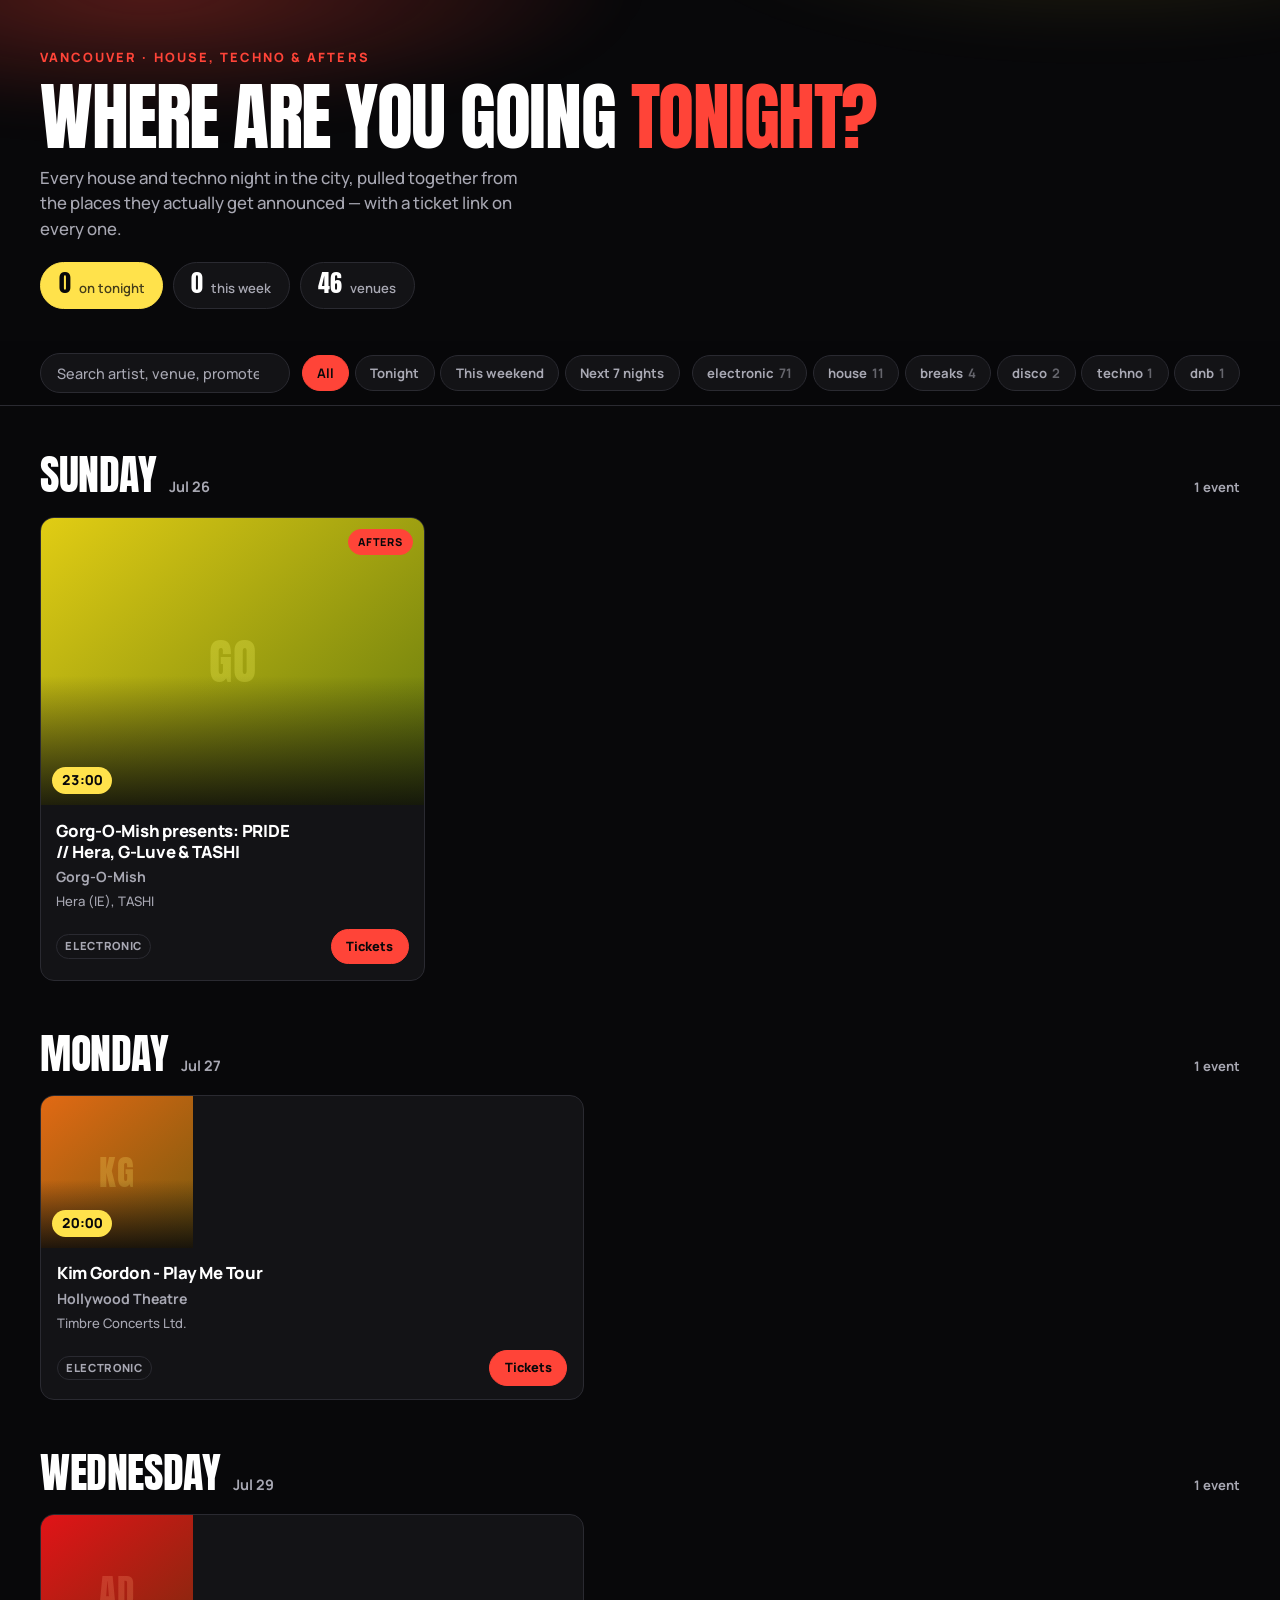
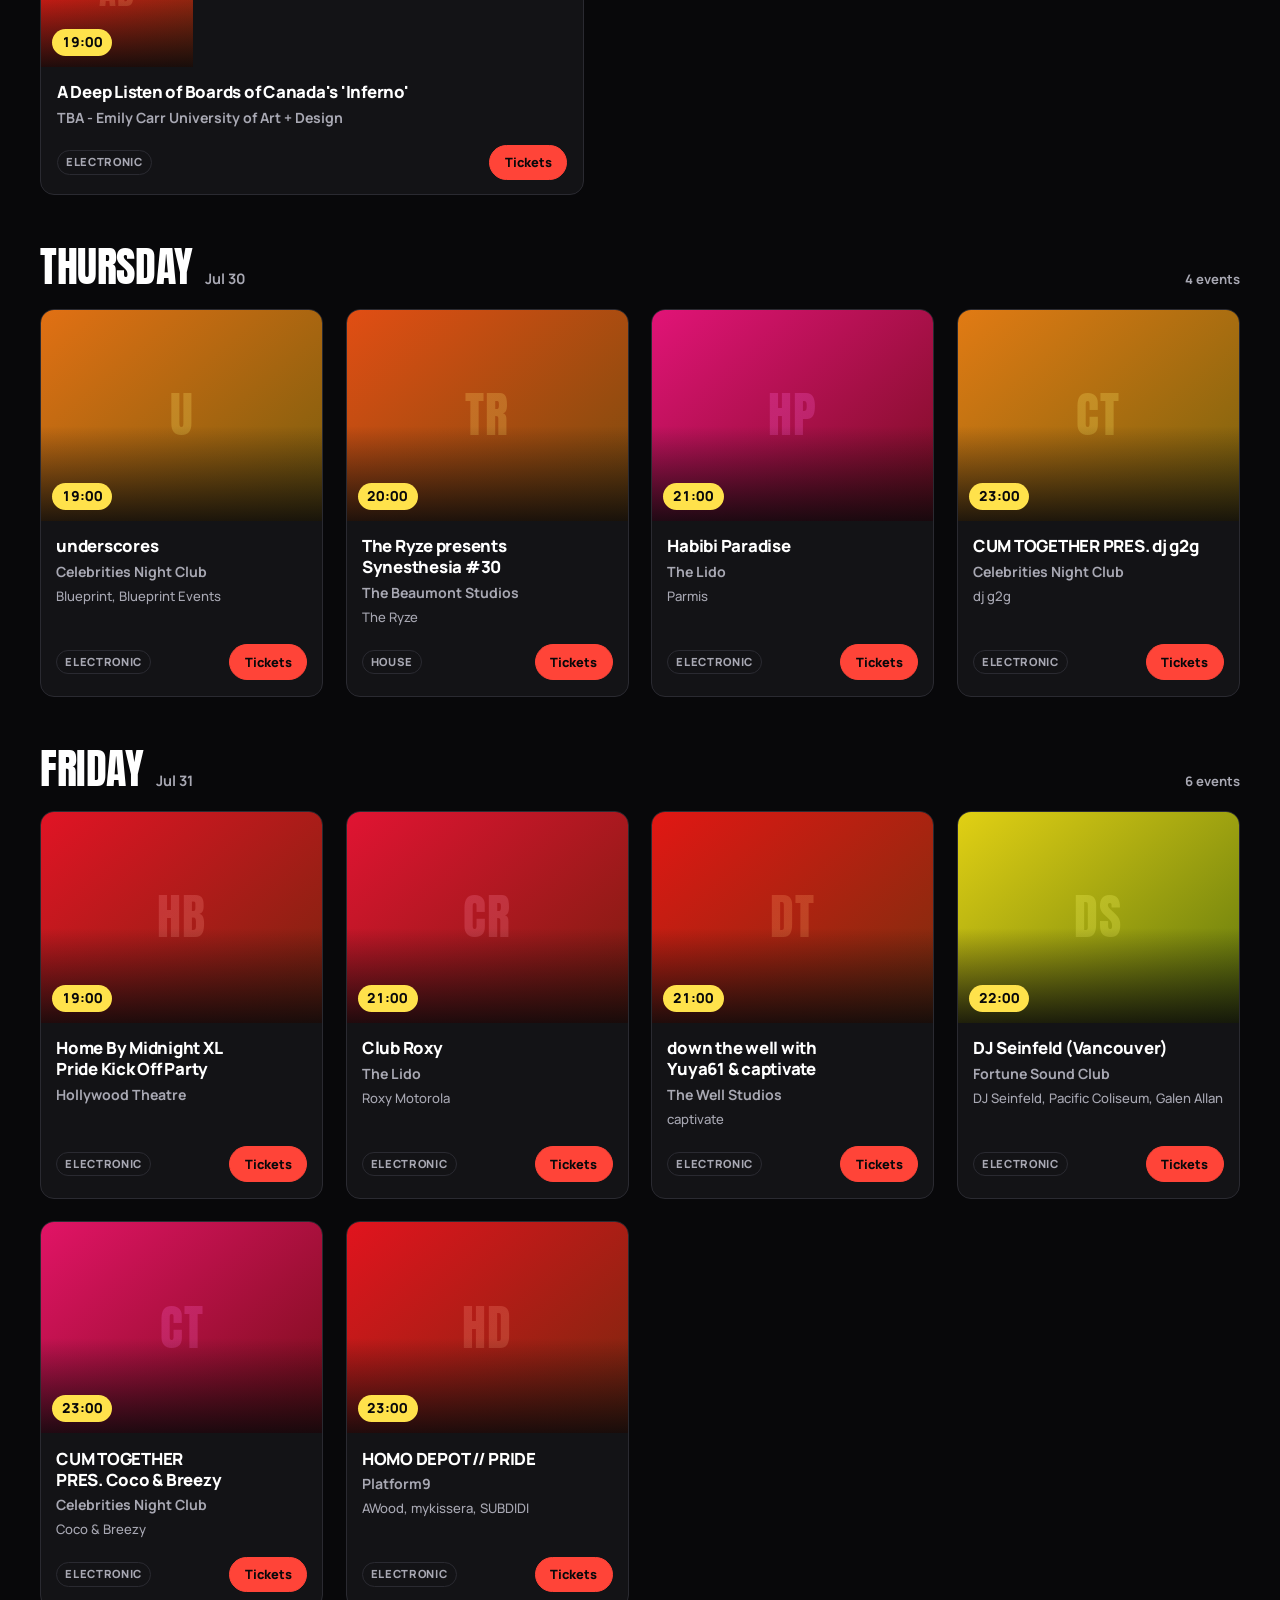
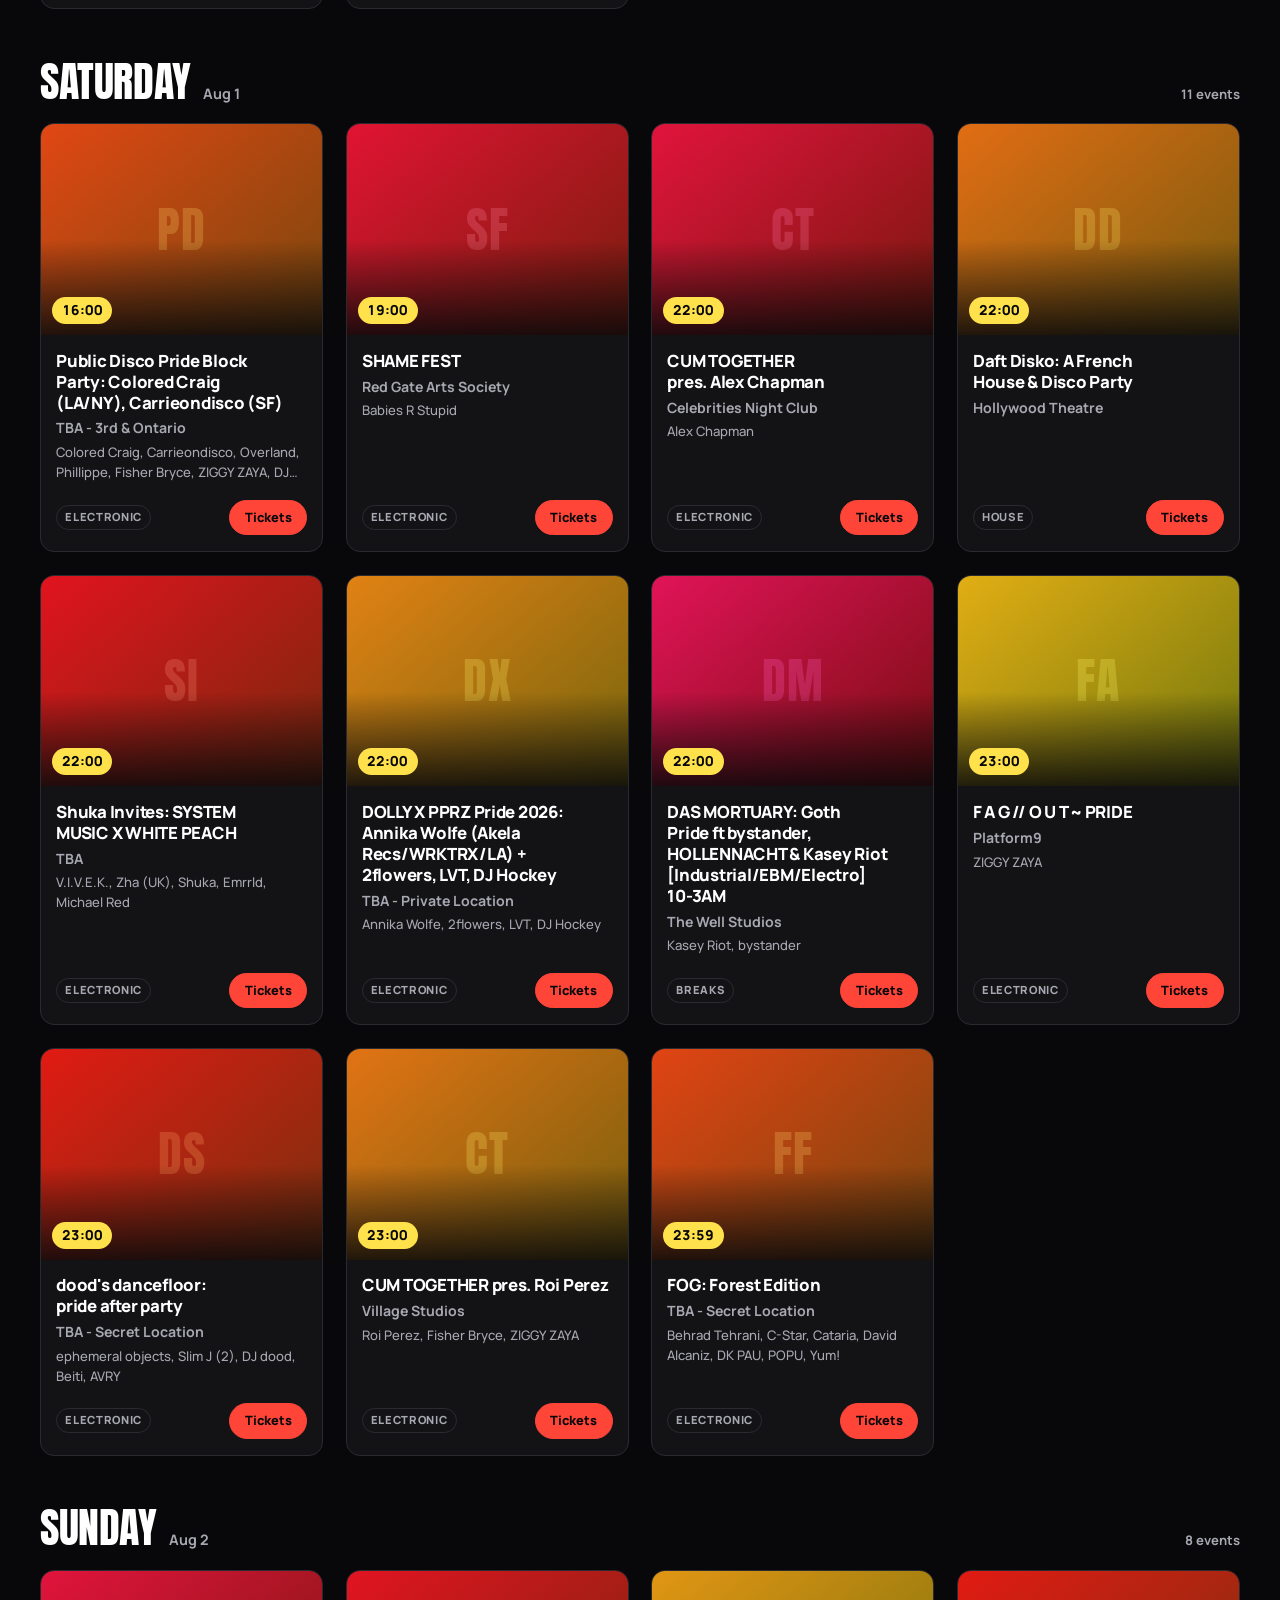
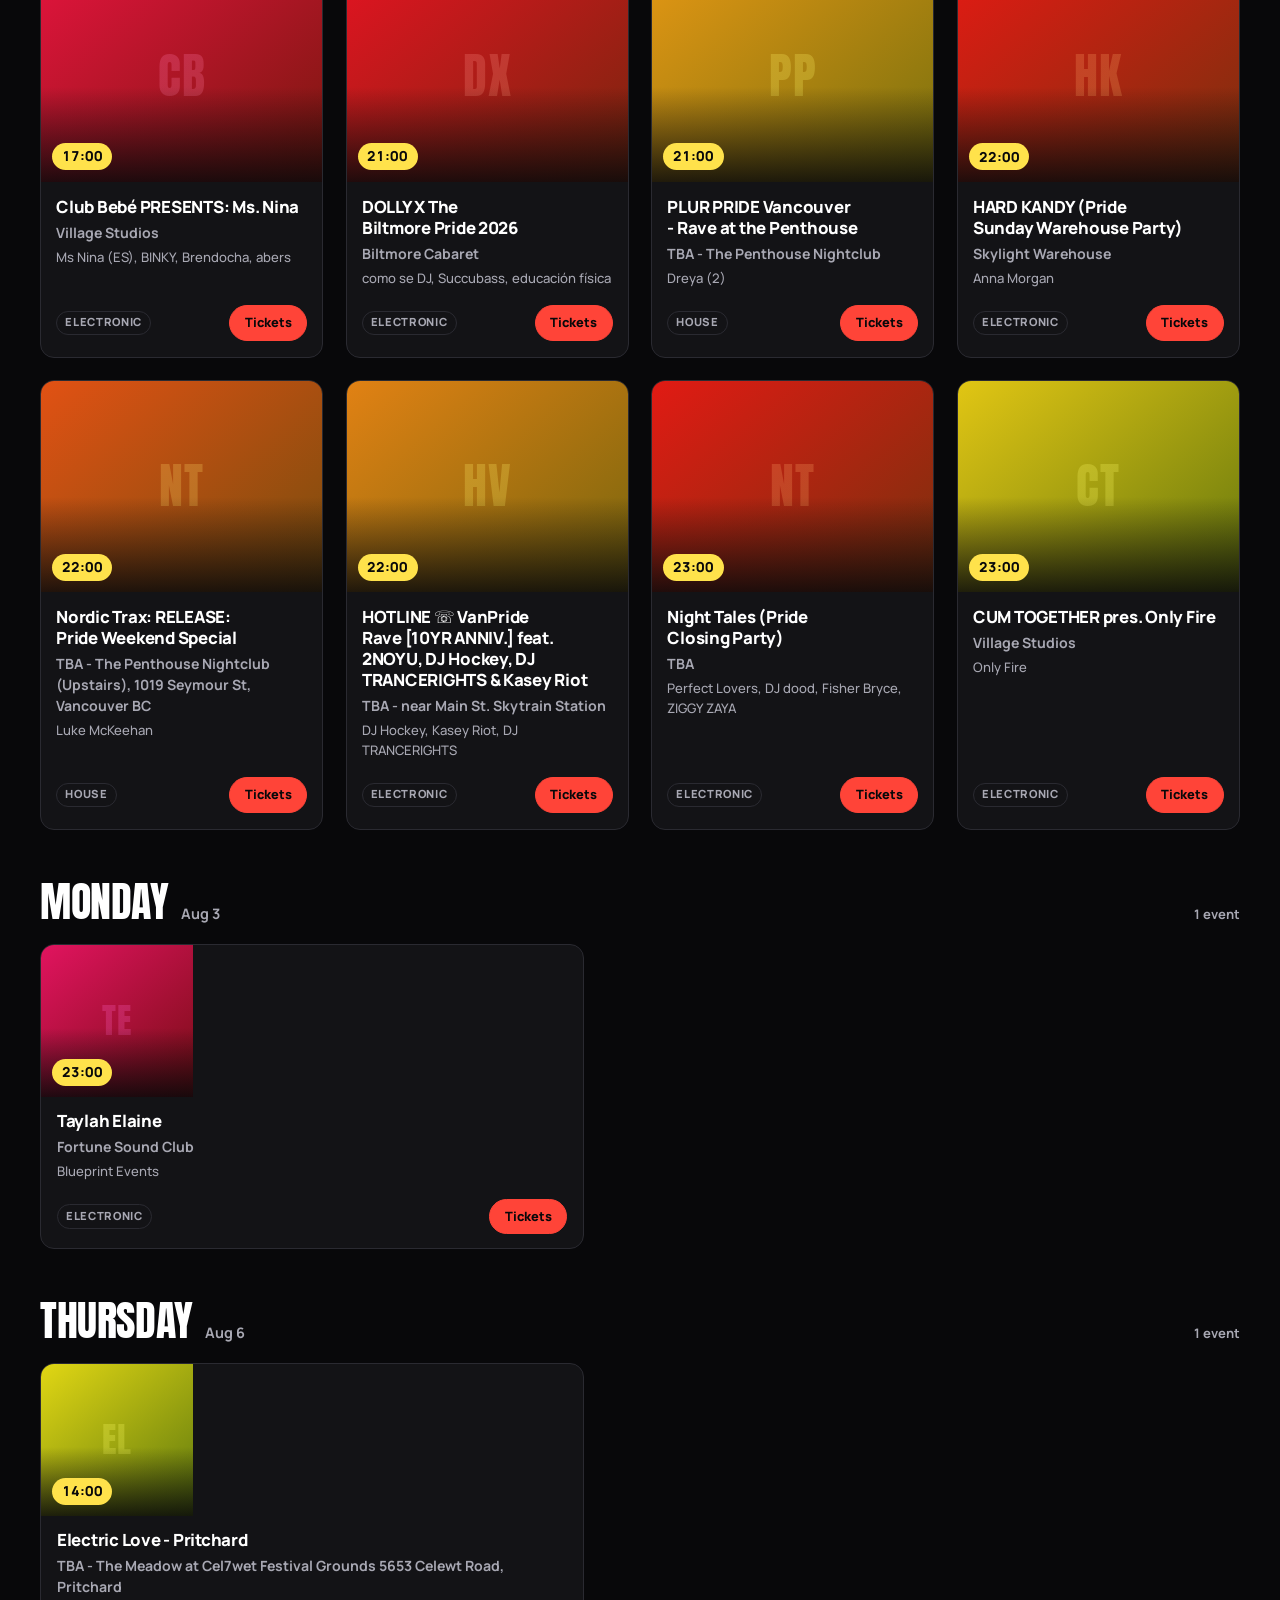
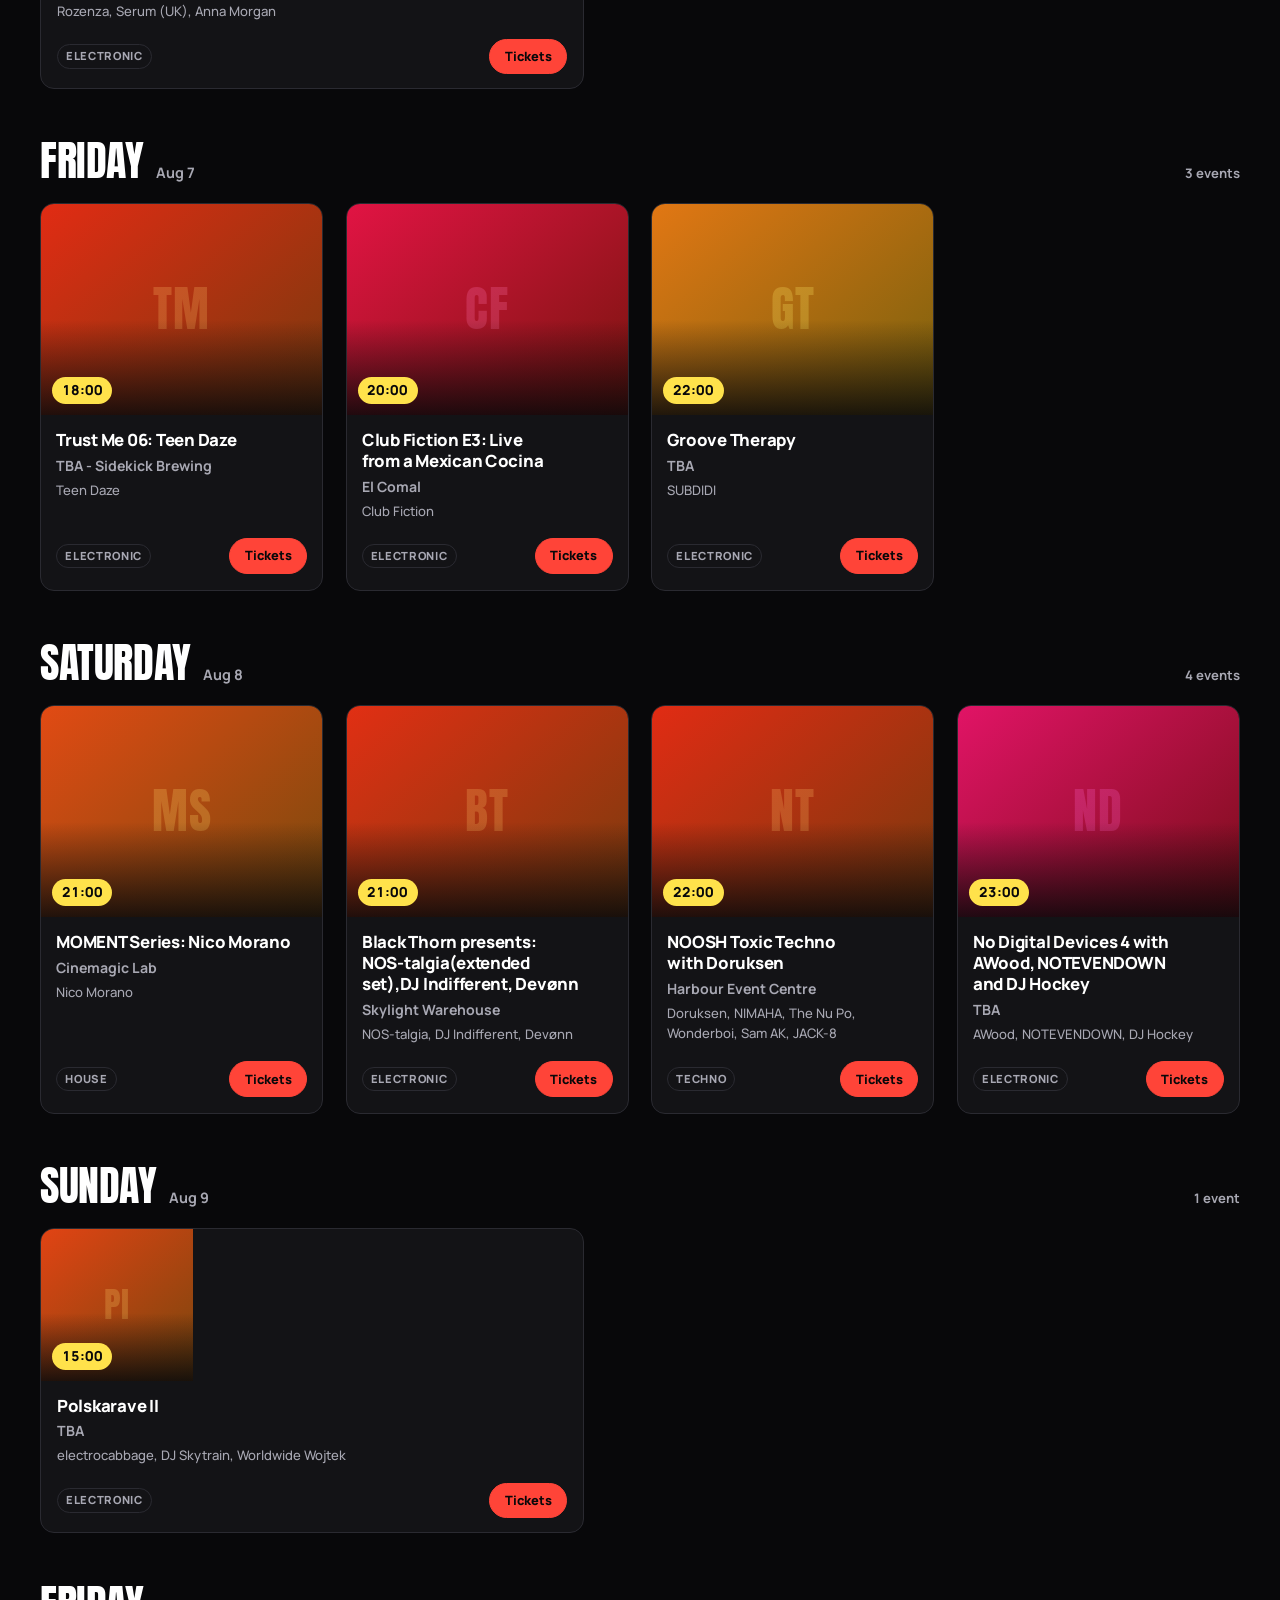
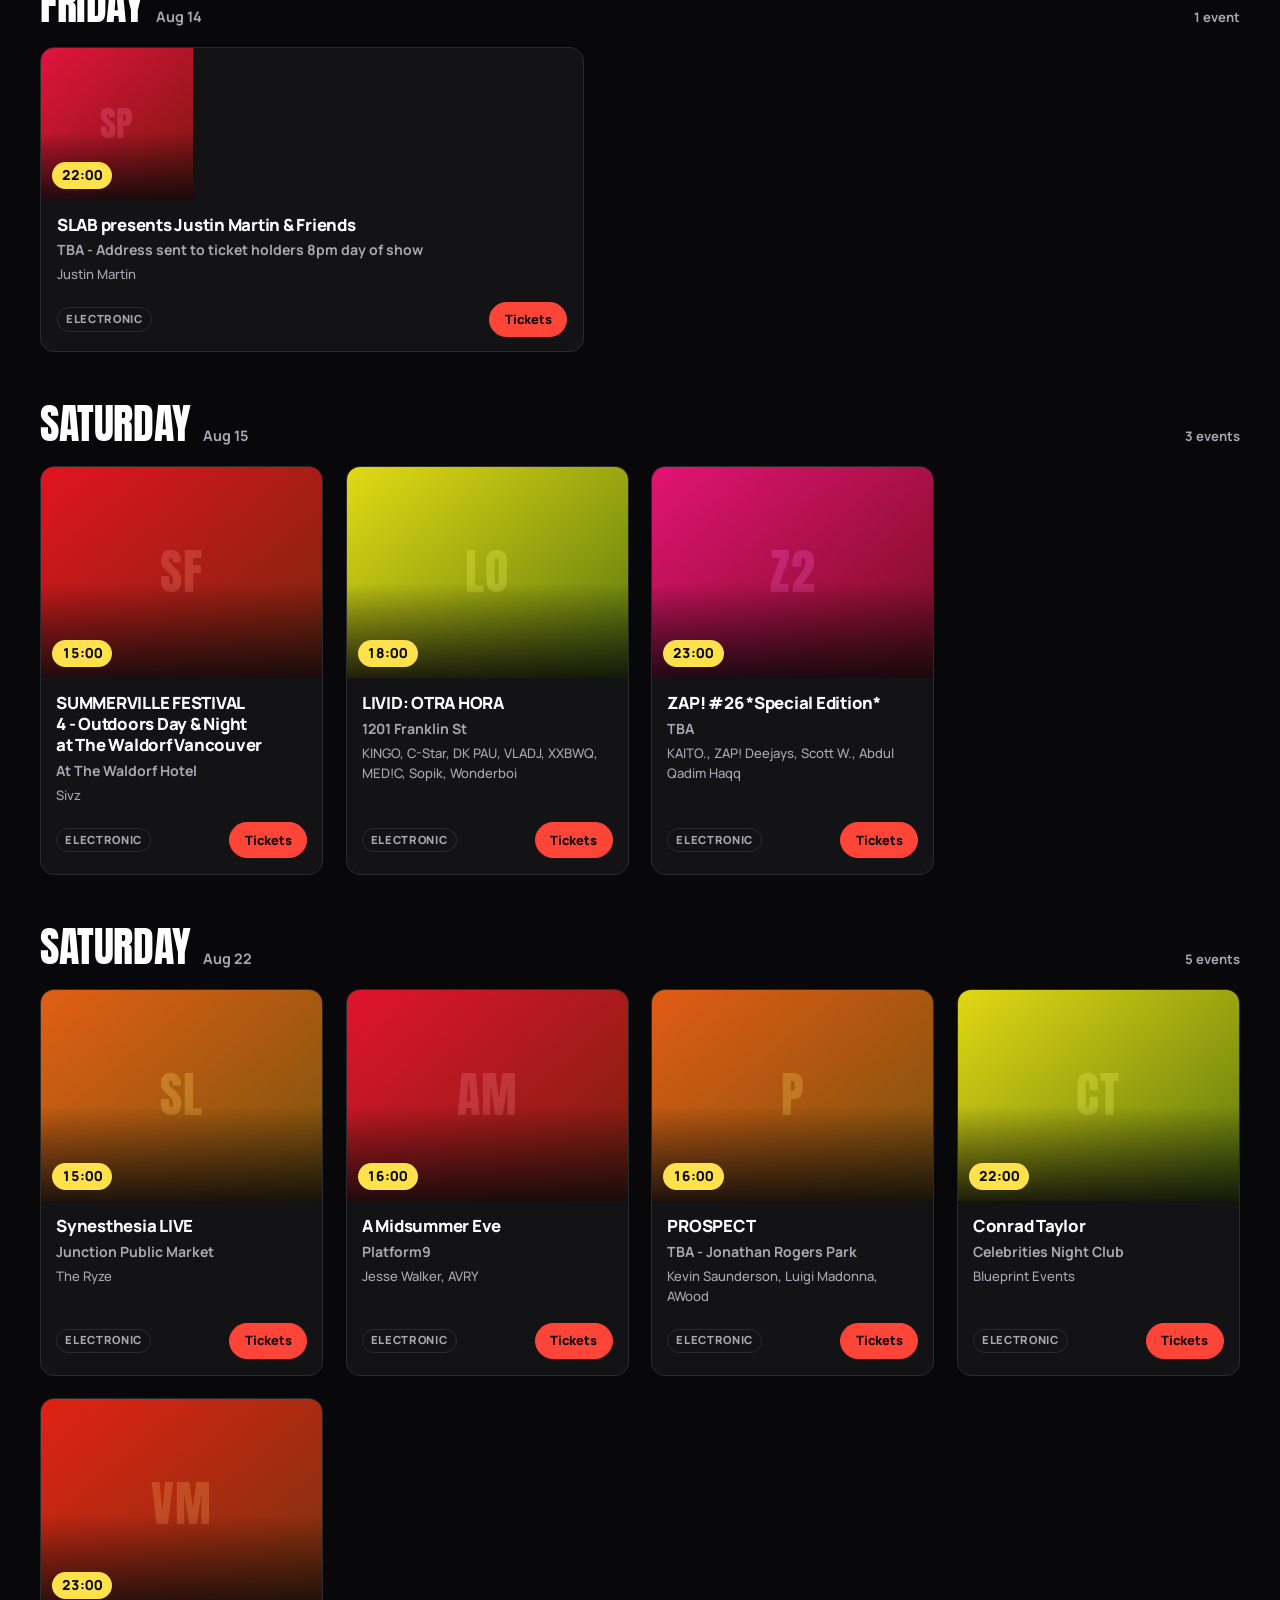
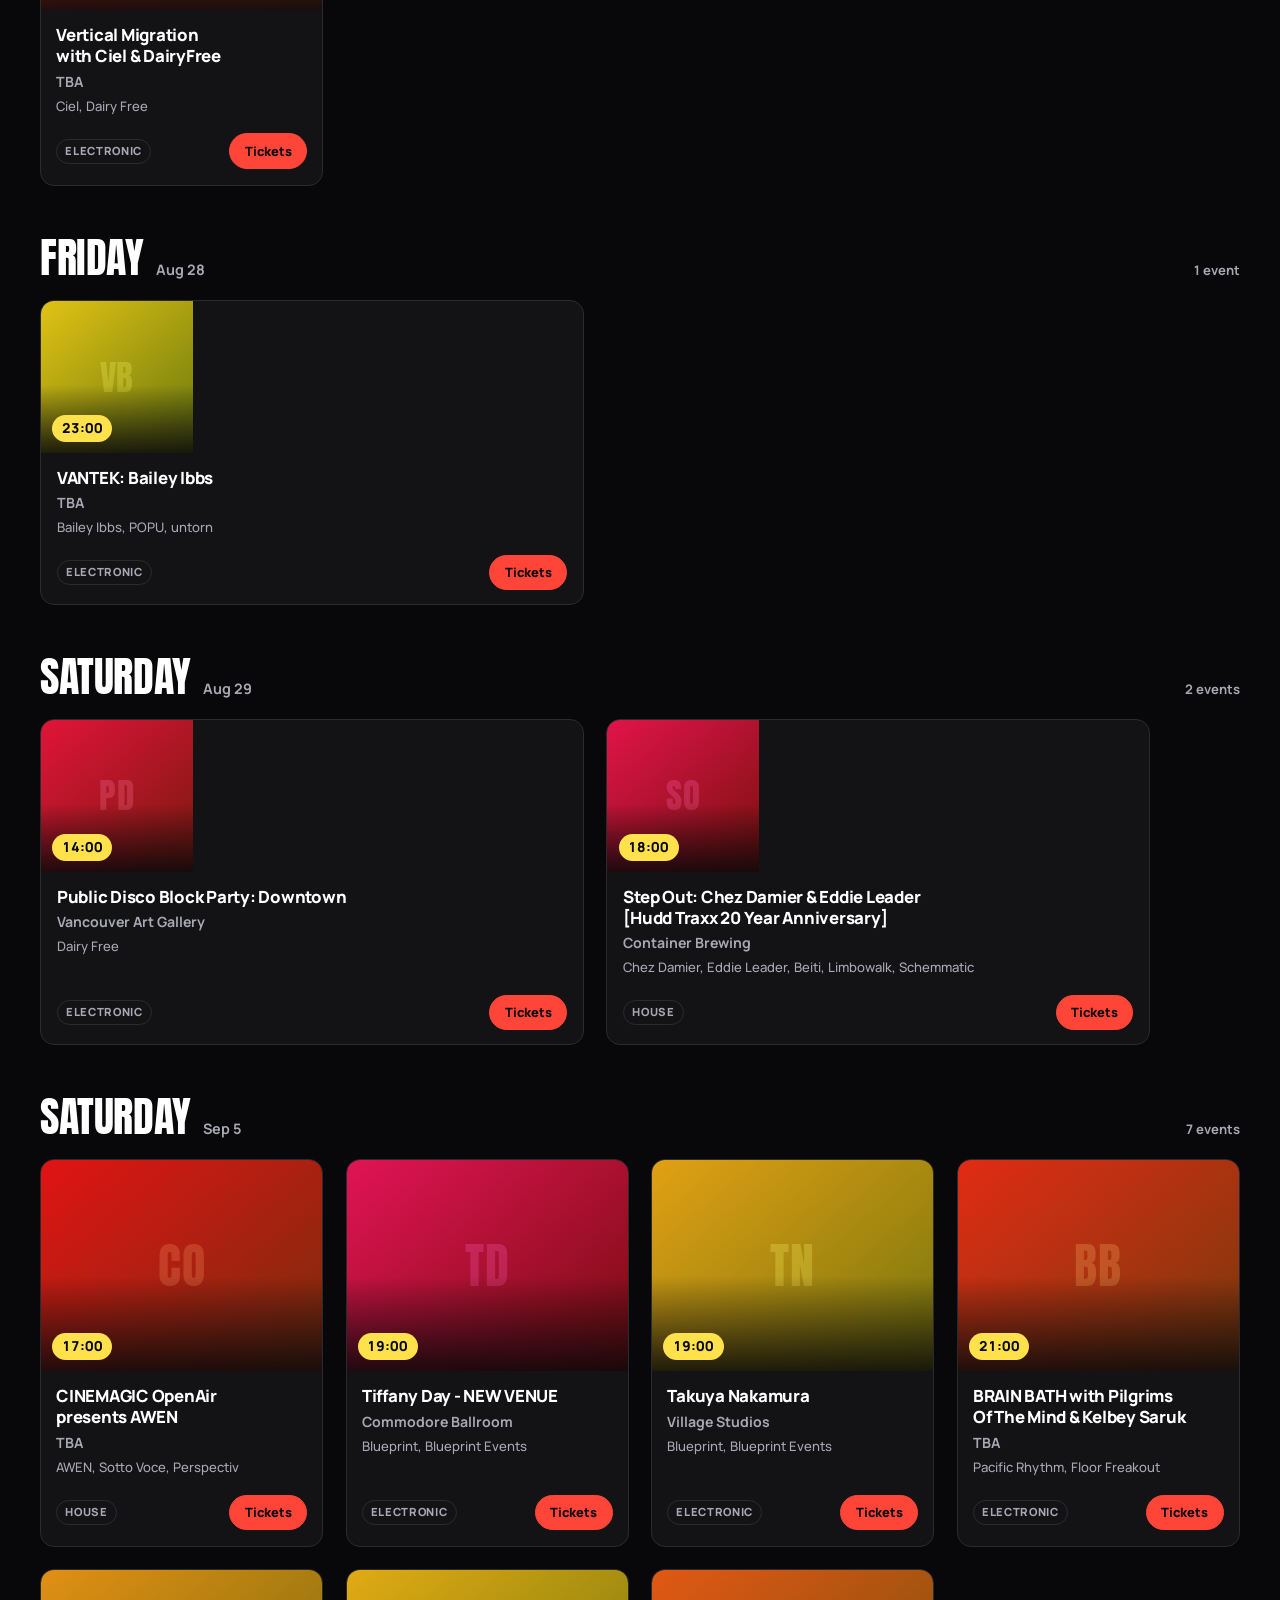
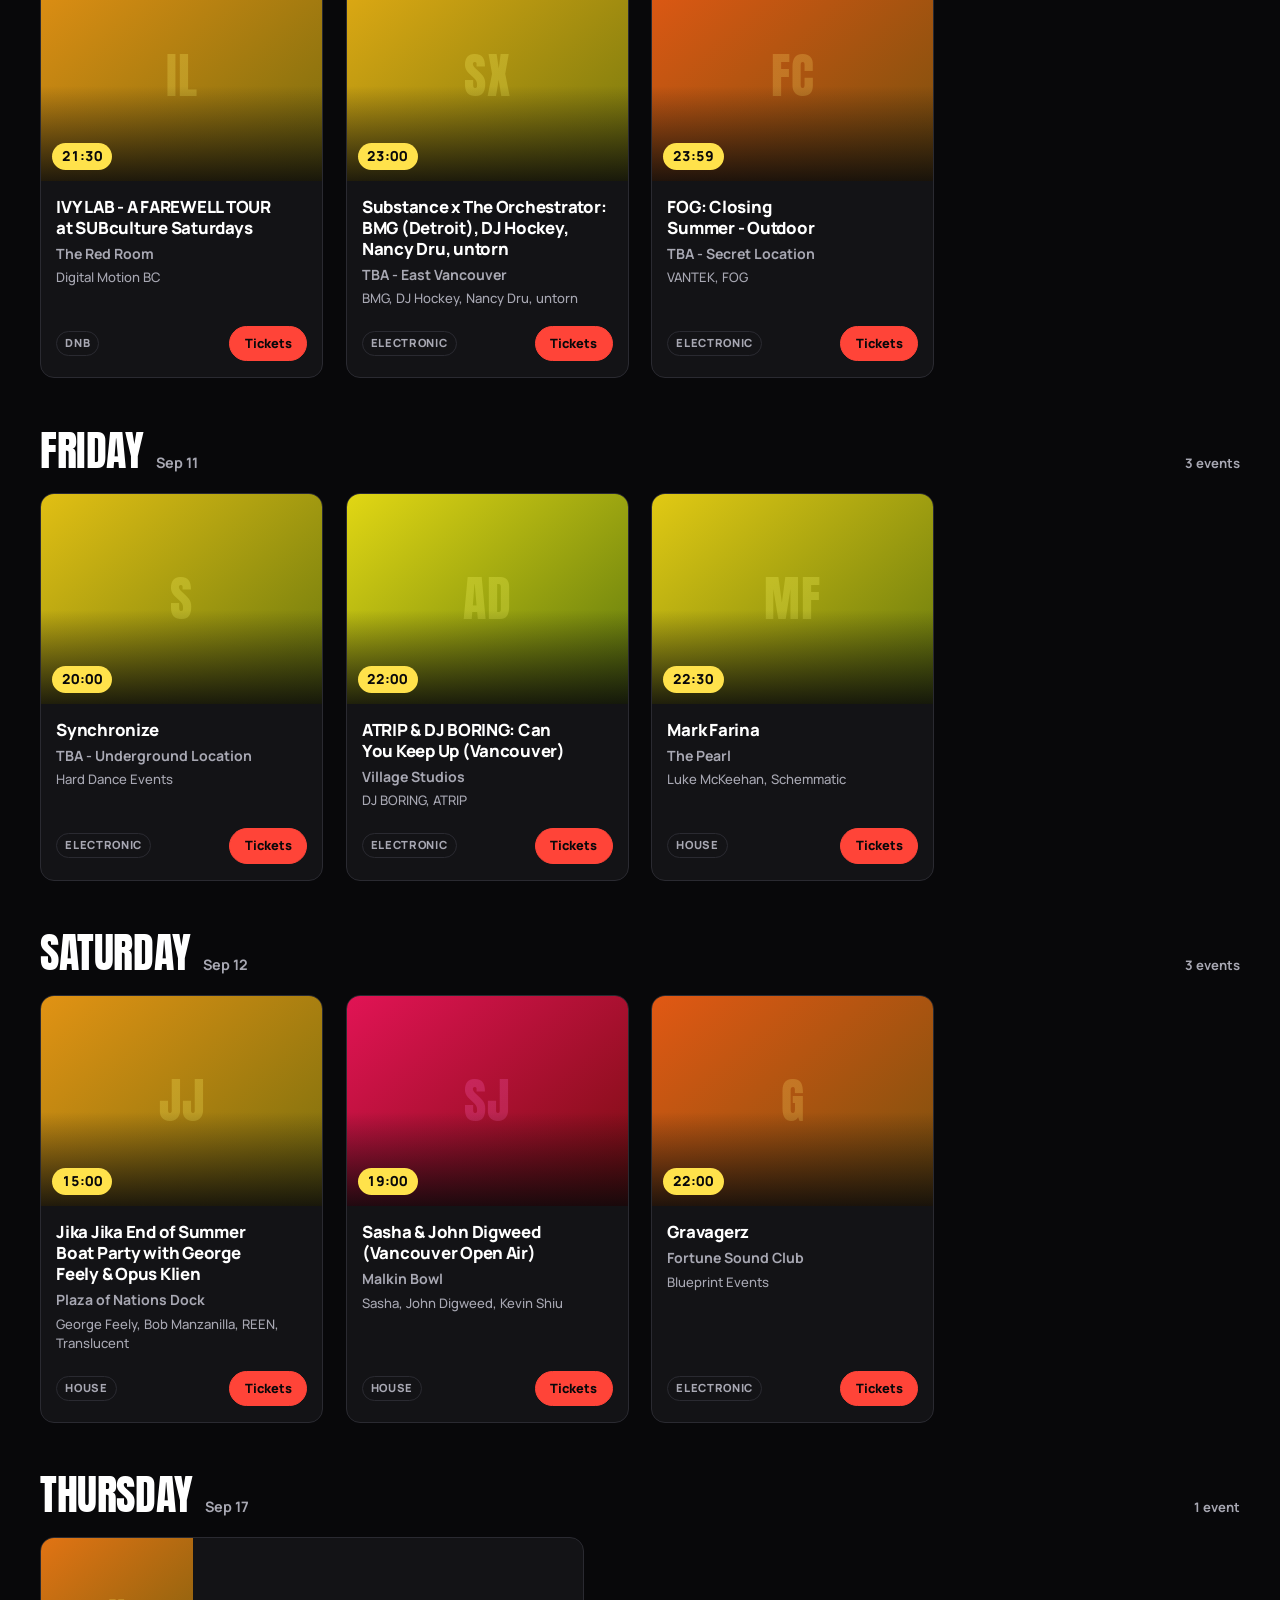
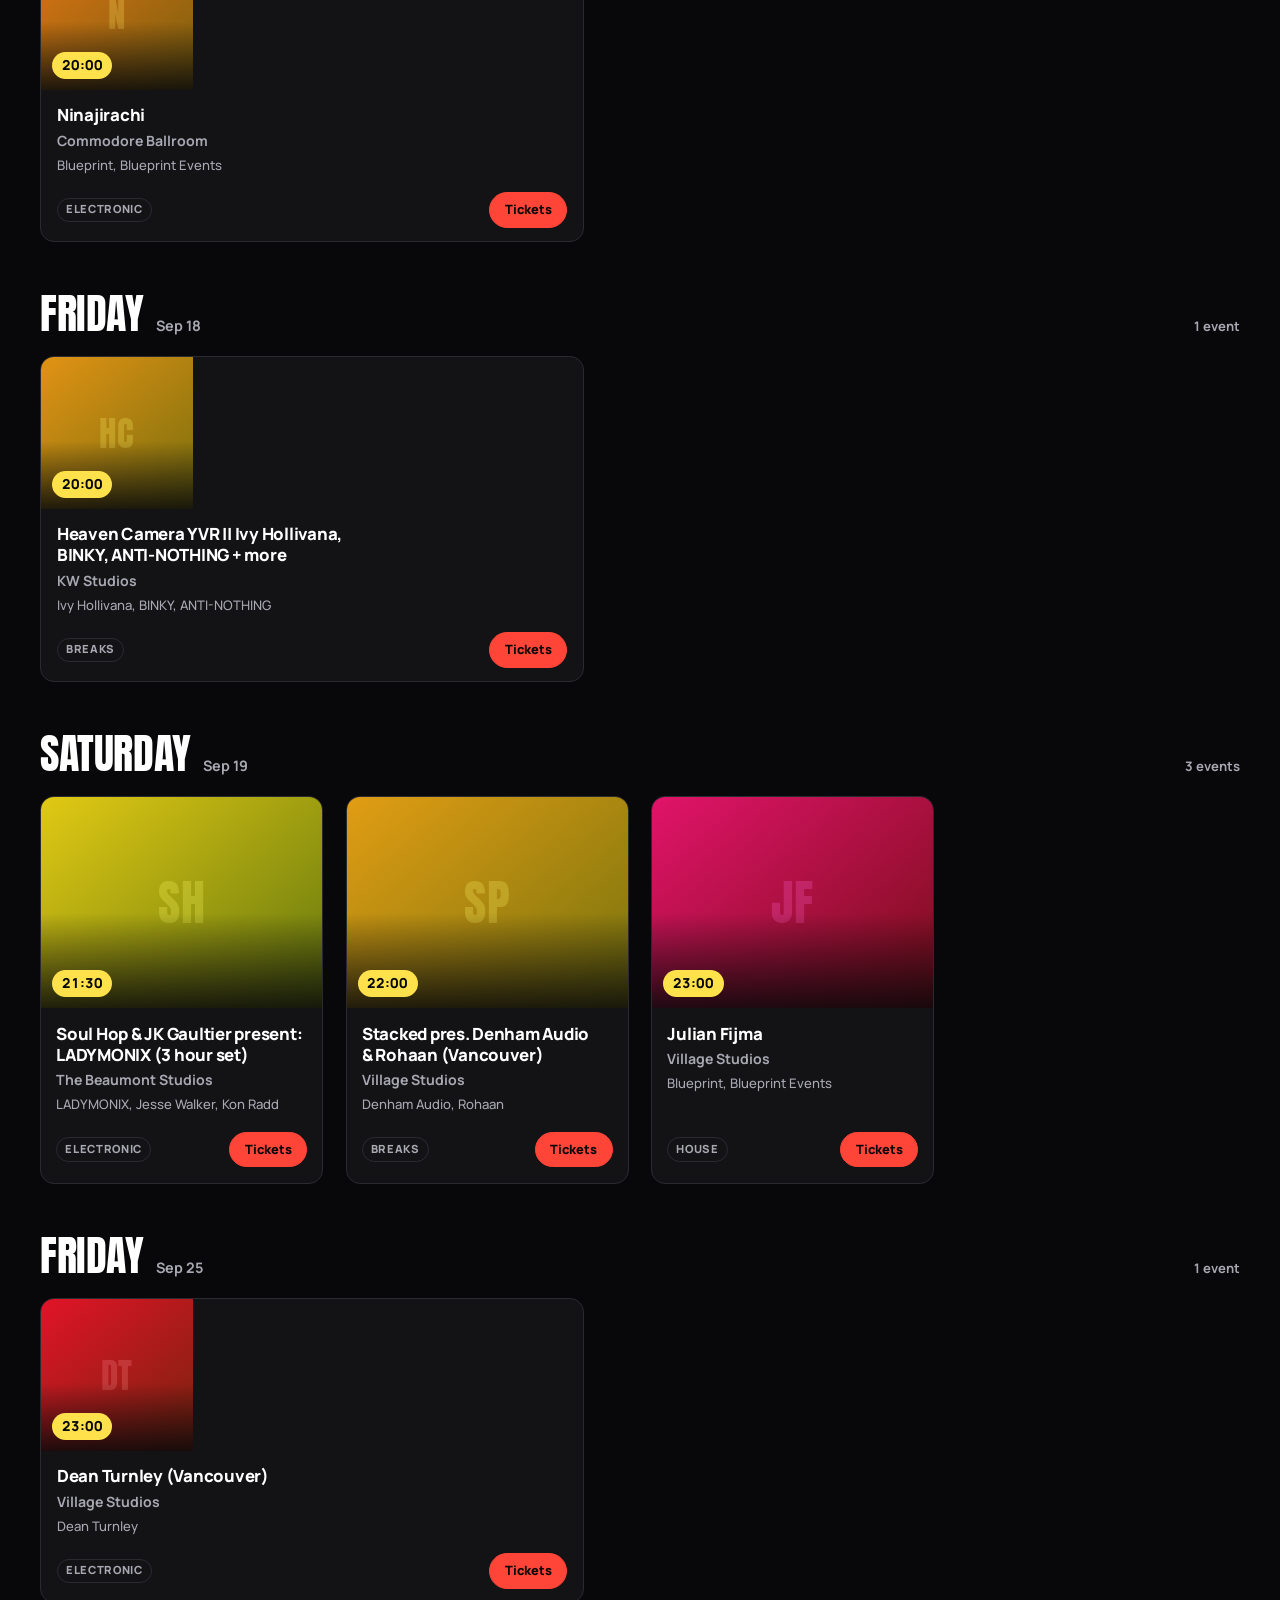
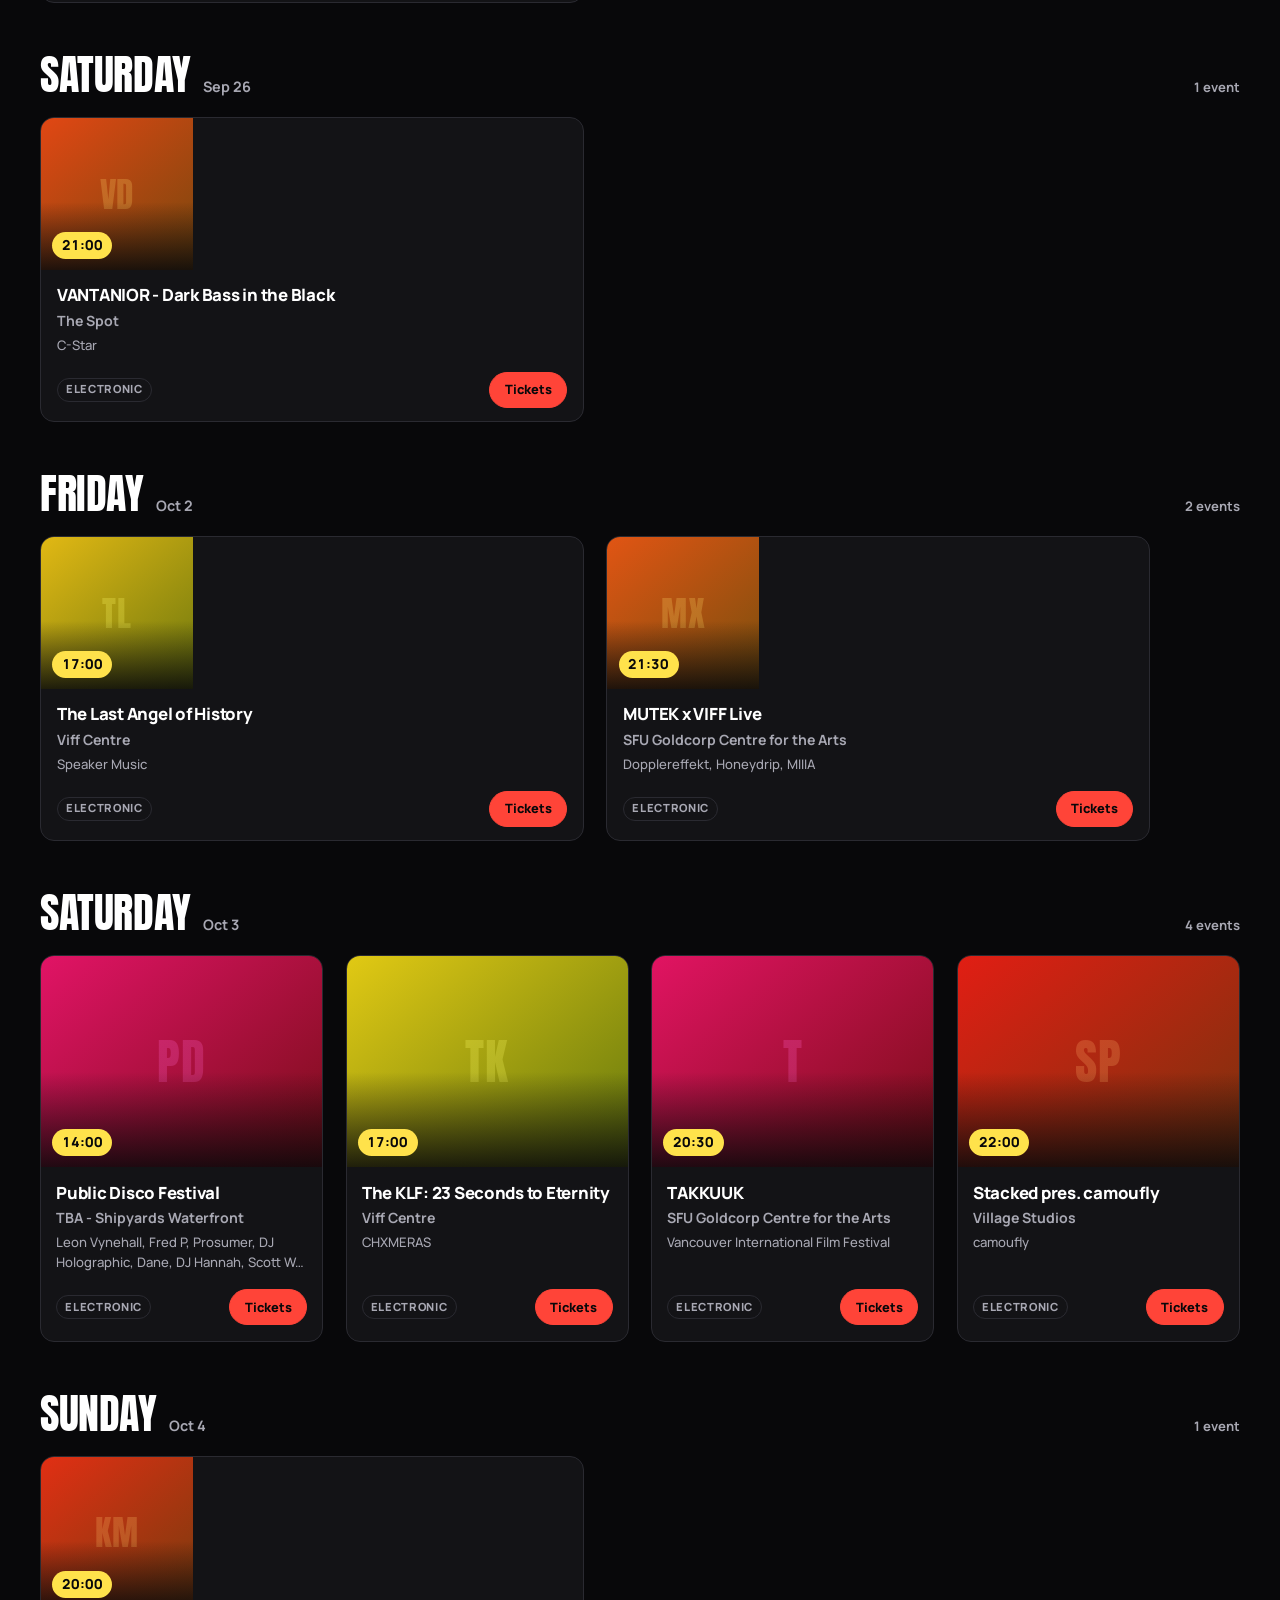
==== commit 6841ce7b: "Rebuild the site as flyer-led event cards (Bold Energetic) Third redesign, this time to a direction " ====
--- a/docs/index.html
+++ b/docs/index.html
@@ -3,136 +3,88 @@
 <head>
 <meta charset="utf-8">
 <meta name="viewport" content="width=device-width, initial-scale=1">
-<title>After Dark — what's running tonight in Vancouver</title>
-<meta name="description" content="Vancouver house and techno listings plotted across the night, from doors to last call to afterhours. Aggregated from Resident Advisor, Ticketmaster and local promoters. Free, open data.">
-<meta name="theme-color" content="#0F0F0E">
+<title>After Dark — house &amp; techno in Vancouver tonight</title>
+<meta name="description" content="Every house and techno night in Vancouver in one place, with tickets. Aggregated from Resident Advisor, Ticketmaster and local promoters. Free, open data.">
+<meta name="theme-color" content="#08080A">
 
-<meta property="og:title" content="After Dark — what's running tonight in Vancouver">
-<meta property="og:description" content="Every house and techno night in Vancouver, plotted across the night.">
+<meta property="og:title" content="After Dark — house &amp; techno in Vancouver tonight">
+<meta property="og:description" content="Every house and techno night in Vancouver in one place, with tickets.">
 <meta property="og:type" content="website">
 
 <link rel="preconnect" href="https://fonts.googleapis.com">
 <link rel="preconnect" href="https://fonts.gstatic.com" crossorigin>
-<link href="https://fonts.googleapis.com/css2?family=Chivo:wght@400;500;700;900&family=IBM+Plex+Mono:wght@400;500;600&display=swap" rel="stylesheet">
+<link href="https://fonts.googleapis.com/css2?family=Anton&family=Manrope:wght@500;600;700;800&display=swap" rel="stylesheet">
 <link rel="stylesheet" href="assets/css/style.css">
-<link rel="icon" href="data:image/svg+xml,%3Csvg xmlns='http://www.w3.org/2000/svg' viewBox='0 0 32 32'%3E%3Crect width='32' height='32' fill='%230F0F0E'/%3E%3Crect x='3' y='7' width='13' height='4' fill='%233987e5'/%3E%3Crect x='9' y='14' width='17' height='4' fill='%23d95926'/%3E%3Crect x='6' y='21' width='9' height='4' fill='%23199e70'/%3E%3C/svg%3E">
+<link rel="icon" href="data:image/svg+xml,%3Csvg xmlns='http://www.w3.org/2000/svg' viewBox='0 0 32 32'%3E%3Crect width='32' height='32' fill='%2308080A'/%3E%3Ccircle cx='16' cy='16' r='9' fill='%23FF4438'/%3E%3Ccircle cx='16' cy='16' r='3' fill='%2308080A'/%3E%3C/svg%3E">
 </head>
 <body>
 
-<header class="intro">
-  <div class="shell">
-    <h1 class="intro__title">Every house&nbsp;&amp; techno night in Vancouver, laid out across the night.</h1>
-    <p class="intro__body">
-      Clubs call last round at 3. The afterhours rooms are only getting started.
-      This plots what's running when — so you can see the handover instead of
-      reading twelve separate listings.
+<header class="hero">
+  <div class="hero__glow" aria-hidden="true"></div>
+  <div class="wrap hero__inner">
+    <p class="hero__kicker">Vancouver · house, techno &amp; afters</p>
+    <h1 class="hero__title">Where are you going <em>tonight?</em></h1>
+    <p class="hero__sub">
+      Every house and techno night in the city, pulled together from the places
+      they actually get announced — with a ticket link on every one.
     </p>
+    <div class="hero__stats">
+      <a class="stat stat--live" href="#listings" data-role="stat-tonight">
+        <strong>—</strong><span>on tonight</span>
+      </a>
+      <div class="stat"><strong data-role="stat-week">—</strong><span>this week</span></div>
+      <div class="stat"><strong data-role="stat-venues">—</strong><span>venues</span></div>
+    </div>
   </div>
 </header>
 
-<main>
-  <section class="controls" aria-label="Filter listings">
-    <div class="shell controls__inner">
-      <div class="controls__line">
-        <div class="field">
-          <label class="visually-hidden" for="search">Search artists, venues or nights</label>
-          <input id="search" type="search" placeholder="Artist, venue, promoter…" autocomplete="off" spellcheck="false">
-        </div>
-        <div class="segmented" role="group" aria-label="Date range" data-role="when-filters">
-          <button type="button" class="seg is-active" data-when="all">All</button>
-          <button type="button" class="seg" data-when="tonight">Tonight</button>
-          <button type="button" class="seg" data-when="weekend">Weekend</button>
-          <button type="button" class="seg" data-when="week">7 nights</button>
-        </div>
-      </div>
+<nav class="bar" aria-label="Filter events">
+  <div class="wrap bar__inner">
+    <label class="search">
+      <span class="visually-hidden">Search artists, venues or events</span>
+      <input id="search" type="search" placeholder="Search artist, venue, promoter…" autocomplete="off">
+    </label>
+    <div class="pills" role="group" aria-label="When" data-role="when"></div>
+    <div class="pills pills--genre" role="group" aria-label="Genre" data-role="genres"></div>
+    <button type="button" class="reset" data-role="reset" hidden>Clear</button>
+  </div>
+</nav>
 
-      <div class="controls__line">
-        <!-- The legend is the genre filter: one control, not two. -->
-        <div class="legend" role="group" aria-label="Filter by genre" data-role="genre-filters"></div>
-        <div class="controls__line controls__line--tight">
-          <label class="field field--select">
-            <span class="visually-hidden">Venue</span>
-            <select data-role="venue-filter"><option value="">Every room</option></select>
-          </label>
-          <label class="check">
-            <input type="checkbox" data-role="afterhours-filter">
-            <span>Afterhours</span>
-          </label>
-          <button type="button" class="ghost" data-role="reset" hidden>Reset</button>
-        </div>
-      </div>
-    </div>
-  </section>
-
-  <section class="plot" aria-label="The night, plotted" data-role="plot-section">
-    <div class="shell">
-      <div class="plot__frame">
-        <div class="plot__scroll" data-role="plot-scroll">
-          <div class="plot__inner" data-role="plot"></div>
-        </div>
-      </div>
-      <p class="plot__hint" data-role="plot-hint" hidden>
-        Bars run from doors to close. A dashed tail means the source didn't
-        publish an end time.
-      </p>
-    </div>
-  </section>
-
-  <section class="listing" aria-live="polite" aria-busy="true">
-    <div class="shell" data-role="listings">
-      <p class="state">Loading listings…</p>
-    </div>
-  </section>
-
-  <section class="ends">
-    <div class="shell ends__inner">
-
-      <article class="block">
-        <h2 class="block__title">Take the data</h2>
-        <p class="block__body">
-          Static, versioned, CORS-open. No key, no rate limit, no account.
-        </p>
-        <ul class="filelist">
-          <li><a href="data/events.json"><code>events.json</code></a><span>Everything upcoming, one schema</span></li>
-          <li><a href="data/events.ics"><code>events.ics</code></a><span>Subscribe and the city fills your calendar</span></li>
-          <li><a href="data/venues.json"><code>venues.json</code></a><span>Rooms currently programming</span></li>
-          <li><a href="data/meta.json"><code>meta.json</code></a><span>Refresh time and source health</span></li>
-        </ul>
-      </article>
-
-      <article class="block">
-        <h2 class="block__title">Rooms</h2>
-        <p class="block__body">Venues with something booked. Pick one to filter.</p>
-        <ol class="rooms" data-role="venue-list"></ol>
-      </article>
-
-      <article class="block">
-        <h2 class="block__title">Missing a night?</h2>
-        <p class="block__body">
-          Plenty of the good ones never touch a ticketing platform. Add it and it
-          outranks the platform listings on the next refresh.
-        </p>
-        <p class="block__actions">
-          <a class="btn" data-role="submit-link" href="#">Submit a night</a>
-          <a class="ghost" data-role="repo-link" href="#">Source</a>
-        </p>
-      </article>
-
-    </div>
-  </section>
+<main id="listings" class="feed" aria-live="polite" aria-busy="true">
+  <div class="wrap" data-role="feed">
+    <p class="note">Loading listings…</p>
+  </div>
 </main>
 
+<section class="extras">
+  <div class="wrap extras__inner">
+    <article>
+      <h2>Add a night</h2>
+      <p>Plenty of the best ones never touch a ticketing platform. Submitted nights outrank the platforms on the next refresh.</p>
+      <a class="btn btn--solid" data-role="submit" href="#">Submit an event</a>
+    </article>
+    <article>
+      <h2>Free data</h2>
+      <p>Static, CORS-open, no key. Subscribe to the calendar and the city fills itself in.</p>
+      <ul class="links">
+        <li><a href="data/events.ics">Calendar feed (.ics)</a></li>
+        <li><a href="data/events.json">events.json</a></li>
+        <li><a href="data/venues.json">venues.json</a></li>
+      </ul>
+    </article>
+    <article>
+      <h2>Rooms</h2>
+      <ol class="rooms" data-role="rooms"></ol>
+    </article>
+  </div>
+</section>
+
 <footer class="foot">
-  <div class="shell foot__inner">
-    <ul class="sources" data-role="source-list"></ul>
-    <p>
-      Updated <span data-role="updated">—</span> · refreshed every six hours ·
-      an index, not a box office — tickets are sold by the venues and promoters.
-    </p>
+  <div class="wrap">
+    <ul class="sources" data-role="sources"></ul>
+    <p>Updated <span data-role="updated">—</span> · refreshed every six hours · an index, not a box office — tickets are sold by the venues and promoters.</p>
   </div>
 </footer>
-
-<div class="tip" data-role="tip" role="status" hidden></div>
 
 <script src="assets/js/app.js"></script>
 </body>
--- a/docs/assets/css/style.css
+++ b/docs/assets/css/style.css
@@ -1,617 +1,475 @@
 /* After Dark — Vancouver house & techno listings
    ================================================================
-   The page is an instrument, not a landing page. Its primary object is a
-   13-hour time axis (19:00 → 08:00) with every party drawn at its real
-   hours, because this scene has a shape: clubs stop at 3, the afterhours
-   rooms run to 8. Reading that handover is the whole point.
-
-   Genre colour is FUNCTIONAL — it is what makes the plot legible — so it
-   is a validated categorical palette, not decoration. Six hues, checked
-   for CVD separation and contrast against the plot surface. Identity is
-   never carried by colour alone: every bar and every row also states its
-   genre in text.
-
-   Deliberately absent: hero banner, gradient fills, rounded cards with an
-   accent stripe, a lone neon accent, emoji. */
+   Direction: Bold Energetic (Nike / Spotify). The flyer artwork is the
+   hero and the interface is a confident frame around it — big punchy
+   type, high contrast, one vivid accent, art doing the colour work.
+
+   Contrast is verified, not eyeballed:
+     white on bg 20.0 · muted on bg 8.5 · accent on bg 5.9
+     BLACK on accent 5.9  (white on accent is only 3.4 — never use it)
+
+   Layout deliberately breaks between sections: tonight runs as large
+   feature cards, later nights as a denser grid. */
 
 :root {
-  --ground:     #0F0F0E;   /* page */
-  --surface-1:  #1A1A19;   /* plot + panel surface (palette-validated) */
-  --surface-2:  #232321;   /* raised: inputs, bars' base */
-  --line:       #33332F;   /* structural rules */
-  --line-soft:  #26261F;
-
-  --text-1:     #FFFFFF;
-  --text-2:     #C3C2B7;
-  --text-3:     #86857C;
-
-  /* Categorical genre hues. Fixed order, never cycled, assigned to the
-     entity — a filter that hides a genre must not repaint the survivors. */
-  --g-techno:   #3987E5;
-  --g-house:    #D95926;
-  --g-garage:   #199E70;
-  --g-disco:    #C98500;
-  --g-dnb:      #D55181;
-  --g-trance:   #9085E9;
-  --g-breaks:   #008300;
-  /* Neutral, and only ever the unlabelled catch-all -- a real genre never
-     shares a swatch with another, or the legend stops identifying anything. */
-  --g-other:    #7A7970;
-
-  --sans: "Chivo", ui-sans-serif, system-ui, sans-serif;
-  --mono: "IBM Plex Mono", ui-monospace, "SF Mono", Menlo, monospace;
-
-  --shell: 82rem;
-  --gut: clamp(1rem, 3.5vw, 2.25rem);
-  --lane-w: 8.5rem;        /* night label column in the plot */
+  --bg:        #08080A;
+  --surface:   #131316;
+  --surface-2: #1C1C21;
+  --line:      #2A2A31;
+
+  --text:      #FFFFFF;
+  --text-2:    #A8A8B3;
+
+  --accent:    #FF4438;   /* always paired with black text */
+  --gold:      #FFE24B;   /* tonight only */
+
+  --display: "Anton", "Haettenschweiler", Impact, sans-serif;
+  --sans: "Manrope", ui-sans-serif, system-ui, sans-serif;
+
+  --wrap: 84rem;
+  --gut: clamp(1rem, 4vw, 2.5rem);
+  --r: 14px;
 }
 
 *, *::before, *::after { box-sizing: border-box; }
-
-html { -webkit-text-size-adjust: 100%; }
+html { -webkit-text-size-adjust: 100%; scroll-behavior: smooth; }
 
 body {
   margin: 0;
-  background: var(--ground);
-  color: var(--text-1);
+  background: var(--bg);
+  color: var(--text);
   font-family: var(--sans);
-  font-size: 0.95rem;
+  font-size: 1rem;
+  font-weight: 500;
   line-height: 1.5;
   -webkit-font-smoothing: antialiased;
-}
-
-h1, h2, h3 { margin: 0; font-weight: 700; text-wrap: balance; }
+  overflow-x: hidden;
+}
+
+h1, h2, h3 { margin: 0; text-wrap: balance; }
 p { margin: 0; }
 ul, ol { margin: 0; padding: 0; list-style: none; }
-a { color: inherit; }
-code { font-family: var(--mono); font-size: 0.92em; }
-
-:focus-visible { outline: 2px solid var(--text-1); outline-offset: 2px; }
-
-.shell { max-width: var(--shell); margin: 0 auto; padding-inline: var(--gut); }
+a { color: inherit; text-decoration: none; }
+img { display: block; max-width: 100%; }
+
+:focus-visible { outline: 3px solid var(--gold); outline-offset: 3px; border-radius: 4px; }
+
+.wrap { max-width: var(--wrap); margin: 0 auto; padding-inline: var(--gut); }
 
 .visually-hidden {
-  position: absolute; width: 1px; height: 1px;
-  margin: -1px; padding: 0; overflow: hidden;
-  clip-path: inset(50%); white-space: nowrap;
-}
-
-/* --------------------------------------------------------- source health */
-
-.sources { display: flex; flex-wrap: wrap; gap: 0.4rem 1.1rem; }
-.source { display: inline-flex; align-items: center; gap: 0.3rem; }
-/* Status reads from shape as well as hue, so it survives CVD and greyscale. */
-.source__dot { width: 0.45rem; height: 0.45rem; background: var(--text-3); }
-.source--ok .source__dot { background: var(--g-garage); }
-.source--failed .source__dot {
-  background: var(--g-house);
-  clip-path: polygon(50% 0, 100% 100%, 0 100%);
-}
-.source--skipped .source__dot { background: transparent; box-shadow: inset 0 0 0 1px var(--text-3); }
-
-/* ------------------------------------------------------------------ intro */
-
-.intro { padding: clamp(2rem, 5vw, 3.5rem) 0 clamp(1.2rem, 3vw, 1.8rem); }
-.intro__title {
-  font-size: clamp(1.5rem, 3.4vw, 2.4rem);
-  line-height: 1.12;
-  letter-spacing: -0.025em;
-  font-weight: 900;
-  max-width: 20ch;
-  margin-bottom: 0.8rem;
-}
-.intro__body { color: var(--text-2); max-width: 56ch; }
-
-/* --------------------------------------------------------------- controls */
-
-.controls {
+  position: absolute; width: 1px; height: 1px; margin: -1px;
+  padding: 0; overflow: hidden; clip-path: inset(50%); white-space: nowrap;
+}
+
+/* ------------------------------------------------------------------- hero */
+
+/* Compact on purpose: the job of this page is to show events, so the first
+   cards should be reachable almost immediately. */
+.hero { position: relative; overflow: hidden; padding: clamp(1.8rem, 4vw, 3rem) 0 clamp(1.2rem, 3vw, 2rem); }
+
+/* Depth rather than a flat fill. */
+.hero__glow {
+  position: absolute;
+  inset: -30% -10% auto -10%;
+  height: 90%;
+  background:
+    radial-gradient(45% 60% at 18% 30%, rgba(255, 68, 56, 0.32), transparent 70%),
+    radial-gradient(40% 55% at 80% 10%, rgba(255, 226, 75, 0.12), transparent 70%);
+  filter: blur(20px);
+  pointer-events: none;
+}
+
+.hero__inner { position: relative; }
+
+.hero__kicker {
+  font-size: 0.8rem;
+  font-weight: 800;
+  letter-spacing: 0.16em;
+  text-transform: uppercase;
+  color: var(--accent);
+  margin-bottom: 1rem;
+}
+
+.hero__title {
+  font-family: var(--display);
+  font-weight: 400;
+  font-size: clamp(2.3rem, 6.5vw, 4.6rem);
+  line-height: 0.92;
+  letter-spacing: -0.02em;
+  text-transform: uppercase;
+  margin-bottom: 0.9rem;
+}
+.hero__title em { font-style: normal; color: var(--accent); }
+
+.hero__sub {
+  max-width: 46ch;
+  color: var(--text-2);
+  font-size: clamp(0.95rem, 1.4vw, 1.05rem);
+  margin-bottom: 1.3rem;
+}
+
+.hero__stats { display: flex; flex-wrap: wrap; gap: 0.6rem; }
+
+.stat {
+  display: flex;
+  align-items: baseline;
+  gap: 0.5rem;
+  background: var(--surface);
+  border: 1px solid var(--line);
+  border-radius: 999px;
+  padding: 0.55rem 1.1rem;
+}
+.stat strong {
+  font-family: var(--display);
+  font-weight: 400;
+  font-size: 1.5rem;
+  line-height: 1;
+  font-variant-numeric: tabular-nums;
+}
+.stat span { font-size: 0.82rem; color: var(--text-2); font-weight: 600; }
+.stat--live { background: var(--gold); border-color: var(--gold); color: #08080A; }
+.stat--live span { color: #08080A; opacity: 0.75; }
+.stat--live:hover { filter: brightness(1.08); }
+
+/* ------------------------------------------------------------------- bar */
+
+.bar {
   position: sticky;
   top: 0;
-  z-index: 30;
-  background: color-mix(in srgb, var(--ground) 92%, transparent);
-  backdrop-filter: blur(10px);
-  border-block: 1px solid var(--line);
-}
-.controls__inner {
-  padding-block: 0.7rem;
-  display: flex;
-  flex-direction: column;
-  gap: 0.55rem;
-}
-.controls__line {
+  z-index: 40;
+  background: rgba(8, 8, 10, 0.86);
+  backdrop-filter: blur(14px);
+  border-bottom: 1px solid var(--line);
+}
+.bar__inner {
   display: flex;
   flex-wrap: wrap;
   align-items: center;
-  gap: 0.5rem 0.9rem;
-}
-.controls__line--tight { gap: 0.5rem; }
-
-.field input, .field select {
+  gap: 0.5rem 0.75rem;
+  padding-block: 0.75rem;
+}
+
+.search { flex: 1 1 15rem; min-width: 0; }
+.search input {
+  width: 100%;
+  background: var(--surface);
+  border: 1px solid var(--line);
+  border-radius: 999px;
+  color: var(--text);
+  font-family: inherit;
+  font-size: 0.9rem;
+  font-weight: 600;
+  padding: 0.6rem 1rem;
+}
+.search input::placeholder { color: var(--text-2); font-weight: 500; }
+.search input:focus { border-color: var(--accent); outline: none; }
+
+.pills { display: flex; flex-wrap: wrap; gap: 0.35rem; }
+.pills--genre:empty { display: none; }
+
+.pill {
+  font-family: inherit;
+  font-size: 0.82rem;
+  font-weight: 700;
+  color: var(--text-2);
+  background: var(--surface);
+  border: 1px solid var(--line);
+  border-radius: 999px;
+  padding: 0.5rem 0.9rem;
+  cursor: pointer;
+  white-space: nowrap;
+  transition: background-color 0.15s, color 0.15s, border-color 0.15s;
+}
+.pill:hover { color: var(--text); border-color: var(--text-2); }
+/* Black on accent — white would only reach 3.4:1. */
+.pill.is-on { background: var(--accent); border-color: var(--accent); color: #08080A; }
+.pill__n { opacity: 0.55; margin-left: 0.3rem; }
+
+.reset {
+  font: inherit;
+  font-size: 0.82rem;
+  font-weight: 700;
+  color: var(--text-2);
+  background: none;
+  border: 0;
+  padding: 0.5rem 0.4rem;
+  cursor: pointer;
+  text-decoration: underline;
+}
+.reset:hover { color: var(--text); }
+
+/* ------------------------------------------------------------------ feed */
+
+.feed { padding: clamp(1.5rem, 4vw, 2.5rem) 0 clamp(3rem, 7vw, 5rem); }
+
+.day {
+  display: flex;
+  align-items: baseline;
+  gap: 0.8rem;
+  margin: clamp(2rem, 5vw, 3.2rem) 0 1.2rem;
+}
+.day:first-child { margin-top: 0.5rem; }
+.day__name {
+  font-family: var(--display);
+  font-weight: 400;
+  font-size: clamp(1.6rem, 4.5vw, 2.6rem);
+  line-height: 1;
+  text-transform: uppercase;
+  letter-spacing: -0.01em;
+}
+.day__date { font-size: 0.9rem; font-weight: 700; color: var(--text-2); }
+.day__n { margin-left: auto; font-size: 0.82rem; font-weight: 700; color: var(--text-2); }
+.day--tonight .day__name { color: var(--gold); }
+
+.grid {
+  display: grid;
+  grid-template-columns: repeat(auto-fill, minmax(min(100%, 15.5rem), 1fr));
+  gap: clamp(0.9rem, 2vw, 1.4rem);
+}
+/* Tonight gets more room — consecutive sections shouldn't share a rhythm. */
+.grid--feature { grid-template-columns: repeat(auto-fill, minmax(min(100%, 20rem), 1fr)); }
+
+/* Most weeknights have one or two things on. A tile grid would leave three
+   empty columns and a page of scroll, so quiet nights lay out wide instead. */
+/* Capped so a lone Tuesday listing doesn't stretch the full page width. */
+.grid--wide { grid-template-columns: repeat(auto-fit, minmax(min(100%, 26rem), 34rem)); justify-content: start; }
+.card--wide { flex-direction: row; }
+.card--wide .card__art { aspect-ratio: 1 / 1; width: 9.5rem; flex: none; }
+.card--wide .card__body { padding: 0.85rem 1rem; }
+.card--wide .card__mono { font-size: 2.2rem; }
+
+/* ------------------------------------------------------------------ card */
+
+.card {
+  display: flex;
+  flex-direction: column;
+  background: var(--surface);
+  border: 1px solid var(--line);
+  border-radius: var(--r);
+  overflow: hidden;
+  transition: transform 0.18s ease, border-color 0.18s ease, box-shadow 0.18s ease;
+}
+.card:hover {
+  transform: translateY(-3px);
+  border-color: #3A3A44;
+  box-shadow: 0 14px 34px rgba(0, 0, 0, 0.55);
+}
+
+.card__art {
+  position: relative;
+  display: block;
+  aspect-ratio: 4 / 3;
+  overflow: hidden;
   background: var(--surface-2);
-  border: 1px solid var(--line);
-  color: var(--text-1);
-  font-family: var(--mono);
-  font-size: 0.78rem;
-  padding: 0.4rem 0.6rem;
-  border-radius: 2px;
-  min-width: 0;
-}
-.field input { width: min(22rem, 100%); }
-.field input::placeholder { color: var(--text-3); }
-.field--select select {
-  appearance: none;
-  cursor: pointer;
-  padding-right: 1.7rem;
-  max-width: 13rem;
-  background-image: linear-gradient(45deg, transparent 50%, var(--text-3) 50%),
-                    linear-gradient(135deg, var(--text-3) 50%, transparent 50%);
-  background-position: calc(100% - 13px) 54%, calc(100% - 9px) 54%;
-  background-size: 4px 4px;
-  background-repeat: no-repeat;
-}
-
-.segmented { display: flex; border: 1px solid var(--line); border-radius: 2px; overflow: hidden; }
-.seg {
-  font-family: var(--mono);
-  font-size: 0.72rem;
-  color: var(--text-2);
-  background: transparent;
-  border: 0;
-  border-right: 1px solid var(--line);
-  padding: 0.38rem 0.7rem;
-  cursor: pointer;
-}
-.seg:last-child { border-right: 0; }
-.seg:hover { background: var(--surface-2); color: var(--text-1); }
-.seg.is-active { background: var(--text-1); color: var(--ground); font-weight: 600; }
-
-/* Legend doubles as the genre filter. */
-.legend { display: flex; flex-wrap: wrap; gap: 0.3rem; }
-.legend:empty { display: none; }
-.key {
-  display: inline-flex;
-  align-items: center;
-  gap: 0.35rem;
-  font-family: var(--mono);
-  font-size: 0.72rem;
-  color: var(--text-2);
-  background: transparent;
-  border: 1px solid var(--line);
-  border-radius: 2px;
-  padding: 0.26rem 0.5rem;
-  cursor: pointer;
-}
-.key:hover { border-color: var(--text-3); color: var(--text-1); }
-.key__swatch { width: 0.6rem; height: 0.6rem; background: var(--key-hue, var(--g-other)); flex: none; }
-.key__count { color: var(--text-3); }
-.key.is-on { border-color: var(--text-1); color: var(--text-1); background: var(--surface-2); }
-/* Dimmed rather than hidden: the set of genres is itself information. */
-.legend.has-selection .key:not(.is-on) { opacity: 0.42; }
-
-.check {
-  display: inline-flex;
-  align-items: center;
-  gap: 0.35rem;
-  font-family: var(--mono);
-  font-size: 0.72rem;
-  color: var(--text-2);
-  cursor: pointer;
-}
-.check input { accent-color: var(--g-techno); width: 0.9rem; height: 0.9rem; cursor: pointer; }
-
-.ghost {
-  font-family: var(--mono);
-  font-size: 0.72rem;
-  color: var(--text-2);
-  background: transparent;
-  border: 1px solid var(--line);
-  border-radius: 2px;
-  padding: 0.3rem 0.6rem;
-  cursor: pointer;
-  text-decoration: none;
-}
-.ghost:hover { border-color: var(--text-1); color: var(--text-1); }
-
-/* ------------------------------------------------------------------- plot */
-
-.plot { padding-top: clamp(1.2rem, 3vw, 2rem); }
-
-.plot__frame {
-  border: 1px solid var(--line);
-  background: var(--surface-1);
-  border-radius: 2px;
-}
-/* Wide content scrolls in its own container; the page never moves sideways. */
-.plot__scroll { overflow-x: auto; overscroll-behavior-x: contain; }
-.plot__inner { min-width: 44rem; }
-
-.plot__hint {
-  font-family: var(--mono);
-  font-size: 0.7rem;
-  color: var(--text-3);
-  margin-top: 0.5rem;
-}
-
-/* Hour axis, sticky so it stays readable down a long night list. */
-.axis {
-  position: sticky;
-  top: 0;
-  z-index: 2;
+}
+.card__art img { width: 100%; height: 100%; object-fit: cover; }
+
+/* Generated artwork when a listing has no flyer — deterministic per event so
+   the grid still reads as designed rather than broken. */
+.card__art--none {
+  background-image:
+    linear-gradient(140deg, hsl(var(--h) 84% 48%), hsl(calc(var(--h) + 18) 80% 26%));
+}
+.card__mono {
+  position: absolute;
+  inset: 0;
   display: grid;
-  grid-template-columns: var(--lane-w) 1fr;
-  background: var(--surface-1);
-  border-bottom: 1px solid var(--line);
-}
-.axis__corner {
-  font-family: var(--mono);
-  font-size: 0.62rem;
-  letter-spacing: 0.1em;
-  text-transform: uppercase;
-  color: var(--text-3);
-  padding: 0.45rem 0.7rem;
-  border-right: 1px solid var(--line);
-}
-.axis__track { position: relative; height: 100%; }
-.axis__tick {
-  position: absolute;
-  top: 0; bottom: 0;
-  font-family: var(--mono);
-  font-size: 0.66rem;
-  color: var(--text-3);
-  padding-left: 0.3rem;
-  border-left: 1px solid var(--line-soft);
-  display: flex;
-  align-items: center;
-  font-variant-numeric: tabular-nums;
-}
-/* Stated once here rather than on every night row. */
-.axis__call {
-  position: absolute;
-  top: 0; bottom: 0;
-  display: flex;
-  align-items: center;
-  padding-left: 0.3rem;
-  border-left: 1px dashed var(--text-3);
-  font-family: var(--mono);
-  font-size: 0.6rem;
-  letter-spacing: 0.08em;
-  text-transform: uppercase;
-  color: var(--text-2);
-  white-space: nowrap;
-}
-
-.night {
-  display: grid;
-  grid-template-columns: var(--lane-w) 1fr;
-  border-bottom: 1px solid var(--line-soft);
-}
-.night:last-child { border-bottom: 0; }
-
-.night__label {
-  border-right: 1px solid var(--line);
-  padding: 0.55rem 0.7rem;
-  font-family: var(--mono);
-  font-size: 0.72rem;
-  line-height: 1.35;
-  position: sticky;
-  left: 0;
-  background: var(--surface-1);
-  z-index: 1;
-}
-.night__day { display: block; color: var(--text-1); font-weight: 600; }
-.night__date { display: block; color: var(--text-3); font-size: 0.68rem; }
-.night--tonight .night__day { color: var(--g-techno); }
-
-.night__track {
-  position: relative;
-  padding: 0.4rem 0;
-  min-height: 2.4rem;
-}
-/* Hour gridlines behind the bars. */
-.night__track::before {
+  place-items: center;
+  font-family: var(--display);
+  font-size: 3rem;
+  line-height: 1;
+  color: rgba(255, 255, 255, 0.55);
+  mix-blend-mode: soft-light;
+  letter-spacing: 0.02em;
+}
+
+/* Scrim so the time chip stays readable over any artwork. */
+.card__art::after {
   content: "";
   position: absolute;
-  inset: 0;
-  background-image: repeating-linear-gradient(
-    to right,
-    var(--line-soft) 0 1px,
-    transparent 1px var(--hour-step, 7.6923%)
-  );
+  inset: auto 0 0 0;
+  height: 45%;
+  background: linear-gradient(to top, rgba(8, 8, 10, 0.85), transparent);
   pointer-events: none;
 }
 
-/* Last call. The one structural fact the whole plot is organised around. */
-.marker {
+.card__time {
   position: absolute;
-  top: 0; bottom: 0;
-  width: 0;
-  border-left: 1px dashed var(--text-3);
-  pointer-events: none;
+  left: 0.7rem;
+  bottom: 0.7rem;
   z-index: 1;
-}
-.marker--now { border-left: 1px solid var(--g-house); border-left-style: solid; }
-.marker__flag {
+  font-size: 0.86rem;
+  font-weight: 800;
+  font-variant-numeric: tabular-nums;
+  background: var(--gold);
+  color: #08080A;
+  border-radius: 999px;
+  padding: 0.2rem 0.6rem;
+}
+.card__tag {
   position: absolute;
-  top: -0.1rem;
-  left: 0.25rem;
-  font-family: var(--mono);
-  font-size: 0.58rem;
+  right: 0.7rem;
+  top: 0.7rem;
+  z-index: 1;
+  font-size: 0.68rem;
+  font-weight: 800;
   letter-spacing: 0.08em;
   text-transform: uppercase;
-  color: var(--text-3);
-  white-space: nowrap;
-}
-.marker--now .marker__flag { color: var(--g-house); }
-
-.bar {
-  position: absolute;
-  left: var(--from);
-  width: var(--span);
-  top: calc(var(--lane) * 1.75rem);
-  height: 1.5rem;
+  background: rgba(8, 8, 10, 0.78);
+  border: 1px solid rgba(255, 255, 255, 0.22);
+  border-radius: 999px;
+  padding: 0.22rem 0.55rem;
+}
+.card__tag--after { background: var(--accent); border-color: var(--accent); color: #08080A; }
+
+.card__body {
+  display: flex;
+  flex-direction: column;
+  gap: 0.3rem;
+  padding: 0.9rem 0.95rem 1rem;
+  flex: 1;
+}
+.card__title {
+  font-size: 1.05rem;
+  font-weight: 800;
+  line-height: 1.25;
+  letter-spacing: -0.015em;
+}
+.card__title a:hover { color: var(--accent); }
+.card__venue { font-size: 0.88rem; font-weight: 700; color: var(--text-2); }
+.card__line {
+  font-size: 0.82rem;
+  color: var(--text-2);
+  font-weight: 500;
+  overflow: hidden;
+  display: -webkit-box;
+  -webkit-line-clamp: 2;
+  -webkit-box-orient: vertical;
+}
+
+.card__foot {
   display: flex;
   align-items: center;
-  gap: 0.3rem;
-  padding: 0 0.35rem;
-  background: var(--hue);
-  color: #0F0F0E;
-  border: 0;
-  border-radius: 2px;
-  font-family: var(--mono);
-  font-size: 0.68rem;
-  font-weight: 500;
-  text-align: left;
-  overflow: hidden;
-  white-space: nowrap;
-  cursor: pointer;
-  /* 2px surface ring keeps touching bars from reading as one block. */
-  box-shadow: 0 0 0 2px var(--surface-1);
-  z-index: 2;
-}
-.bar:hover, .bar.is-lit { box-shadow: 0 0 0 2px var(--surface-1), 0 0 0 3px var(--text-1); }
-/* No published end time — the tail is an estimate and says so. */
-.bar--open {
-  -webkit-mask-image: linear-gradient(to right, #000 62%, transparent 100%);
-  mask-image: linear-gradient(to right, #000 62%, transparent 100%);
-}
-.bar--clipped { border-left: 3px solid #0F0F0E; }
-
-.plot__more {
-  padding: 0.7rem 0.9rem;
-  font-family: var(--mono);
+  gap: 0.5rem;
+  margin-top: auto;
+  padding-top: 0.75rem;
+}
+.genre {
   font-size: 0.7rem;
-  color: var(--text-3);
-  border-top: 1px solid var(--line);
-}
-
-.plot__empty {
-  padding: 2rem 0.9rem;
-  font-family: var(--mono);
-  font-size: 0.78rem;
-  color: var(--text-3);
-}
-
-/* Tooltip — the hover layer the plot needs to be readable. */
-.tip {
-  position: fixed;
-  z-index: 60;
-  max-width: 20rem;
-  background: var(--ground);
-  border: 1px solid var(--line);
-  border-radius: 2px;
-  padding: 0.5rem 0.6rem;
-  font-size: 0.78rem;
-  line-height: 1.35;
-  pointer-events: none;
-  box-shadow: 0 8px 24px rgba(0, 0, 0, 0.5);
-}
-.tip__title { font-weight: 700; margin-bottom: 0.15rem; }
-.tip__meta { font-family: var(--mono); font-size: 0.7rem; color: var(--text-2); }
-.tip__genre { display: inline-flex; align-items: center; gap: 0.3rem; margin-top: 0.25rem; }
-.tip__swatch { width: 0.55rem; height: 0.55rem; flex: none; }
-
-/* ---------------------------------------------------------------- listing */
-
-.listing { padding: clamp(1.6rem, 4vw, 2.6rem) 0 clamp(2.5rem, 6vw, 4rem); }
-
-.daybreak {
-  display: flex;
-  align-items: baseline;
-  gap: 0.6rem;
-  padding: 1.4rem 0 0.5rem;
-  border-bottom: 1px solid var(--line);
-}
-.daybreak:first-child { padding-top: 0; }
-.daybreak__day {
-  font-family: var(--mono);
-  font-size: 0.78rem;
-  font-weight: 600;
-  letter-spacing: 0.1em;
-  text-transform: uppercase;
-}
-.daybreak__count {
-  font-family: var(--mono);
-  font-size: 0.7rem;
-  color: var(--text-3);
-  margin-left: auto;
-}
-.daybreak--tonight .daybreak__day { color: var(--g-techno); }
-
-.gig {
-  display: grid;
-  grid-template-columns: 4.6rem 1fr auto;
-  gap: 0 1rem;
-  align-items: start;
-  padding: 0.8rem 0;
-  border-bottom: 1px solid var(--line-soft);
-}
-.gig.is-lit { background: var(--surface-1); }
-
-.gig__time {
-  font-family: var(--mono);
+  font-weight: 800;
+  letter-spacing: 0.06em;
+  text-transform: uppercase;
+  color: var(--text-2);
+  border: 1px solid var(--line);
+  border-radius: 999px;
+  padding: 0.18rem 0.5rem;
+}
+.card__price {
   font-size: 0.82rem;
+  font-weight: 800;
   font-variant-numeric: tabular-nums;
-  color: var(--text-1);
-  padding-top: 0.1rem;
-}
-.gig__time small {
-  display: block;
-  font-size: 0.64rem;
-  color: var(--text-3);
-}
-
-.gig__main { min-width: 0; }
-.gig__title { font-size: 1rem; font-weight: 700; line-height: 1.25; margin-bottom: 0.15rem; }
-.gig__title a { text-decoration: none; }
-.gig__title a:hover { text-decoration: underline; }
-.gig__lineup {
-  font-family: var(--mono);
-  font-size: 0.75rem;
-  color: var(--text-2);
-  margin-bottom: 0.25rem;
-  overflow-wrap: anywhere;
-}
-.gig__facts {
-  display: flex;
-  flex-wrap: wrap;
-  align-items: center;
-  gap: 0.3rem 0.6rem;
-  font-family: var(--mono);
-  font-size: 0.7rem;
-  color: var(--text-3);
-}
-.gig__venue { color: var(--text-2); }
-/* Genre is stated in words next to its swatch — never colour alone. */
-.chip { display: inline-flex; align-items: center; gap: 0.28rem; }
-.chip__swatch { width: 0.5rem; height: 0.5rem; flex: none; }
-.flag { border: 1px solid var(--line); padding: 0 0.3rem; }
-.flag--afterhours { color: var(--g-trance); border-color: var(--g-trance); }
-.flag--stale { color: var(--text-3); }
-
-.gig__aside { display: flex; flex-direction: column; align-items: flex-end; gap: 0.3rem; }
-.gig__price {
-  font-family: var(--mono);
-  font-size: 0.76rem;
-  font-variant-numeric: tabular-nums;
-  color: var(--text-2);
-  white-space: nowrap;
+  color: var(--text-2);
 }
 
 .btn {
-  display: inline-block;
-  font-family: var(--mono);
-  font-size: 0.72rem;
-  font-weight: 600;
-  text-decoration: none;
-  background: var(--text-1);
-  color: var(--ground);
-  border: 1px solid var(--text-1);
-  border-radius: 2px;
-  padding: 0.3rem 0.6rem;
+  font-family: inherit;
+  font-size: 0.8rem;
+  font-weight: 800;
+  border-radius: 999px;
+  padding: 0.45rem 0.9rem;
+  border: 1px solid var(--line);
+  background: var(--surface-2);
+  color: var(--text);
   cursor: pointer;
   white-space: nowrap;
 }
-.btn:hover { background: transparent; color: var(--text-1); }
-
-/* ----------------------------------------------------------------- states */
-
-.state {
-  padding: clamp(2rem, 6vw, 3.5rem) 0;
-  max-width: 46ch;
-  font-family: var(--mono);
-  font-size: 0.82rem;
-  color: var(--text-3);
-}
-.state__title {
-  font-family: var(--sans);
-  font-size: 1.3rem;
-  font-weight: 900;
-  letter-spacing: -0.02em;
-  color: var(--text-1);
-  margin-bottom: 0.4rem;
-}
-.state__body { margin-bottom: 1rem; }
-
-/* ------------------------------------------------------------------- ends */
-
-.ends { border-top: 1px solid var(--line); background: var(--surface-1); }
-.ends__inner {
-  padding-block: clamp(2rem, 5vw, 3.2rem);
+.btn:hover { border-color: var(--text-2); }
+.btn--solid { background: var(--accent); border-color: var(--accent); color: #08080A; }
+.btn--solid:hover { filter: brightness(1.1); border-color: var(--accent); }
+.card__foot .btn { margin-left: auto; }
+
+/* ----------------------------------------------------------------- notes */
+
+.note {
+  padding: clamp(2.5rem, 8vw, 5rem) 0;
+  max-width: 44ch;
+  color: var(--text-2);
+  font-weight: 600;
+}
+.note strong {
+  display: block;
+  font-family: var(--display);
+  font-weight: 400;
+  font-size: clamp(1.8rem, 5vw, 2.6rem);
+  text-transform: uppercase;
+  color: var(--text);
+  margin-bottom: 0.5rem;
+}
+.note .btn { margin-top: 1.2rem; display: inline-block; }
+
+/* ---------------------------------------------------------------- extras */
+
+.extras { border-top: 1px solid var(--line); background: var(--surface); }
+.extras__inner {
+  padding-block: clamp(2.2rem, 5vw, 3.5rem);
   display: grid;
   grid-template-columns: repeat(auto-fit, minmax(min(100%, 15rem), 1fr));
-  gap: clamp(1.6rem, 4vw, 2.8rem);
+  gap: clamp(1.6rem, 4vw, 3rem);
   align-items: start;
 }
-.block__title {
-  font-size: 0.76rem;
-  font-family: var(--mono);
-  font-weight: 600;
-  letter-spacing: 0.12em;
-  text-transform: uppercase;
-  color: var(--text-3);
-  padding-bottom: 0.4rem;
-  border-bottom: 1px solid var(--line);
-  margin-bottom: 0.7rem;
-}
-.block__body { color: var(--text-2); font-size: 0.88rem; margin-bottom: 0.9rem; }
-.block__actions { display: flex; flex-wrap: wrap; gap: 0.45rem; }
-
-.filelist { display: flex; flex-direction: column; gap: 0.6rem; }
-.filelist a { color: var(--text-1); }
-.filelist span {
-  display: block;
-  font-size: 0.8rem;
-  color: var(--text-3);
-  margin-top: 0.05rem;
-}
-
-.rooms { display: flex; flex-direction: column; }
-.room {
-  display: flex;
-  align-items: baseline;
-  gap: 0.5rem;
-  padding: 0.35rem 0;
-  border-bottom: 1px solid var(--line-soft);
-  font-size: 0.88rem;
-}
-.room button {
-  background: none; border: 0; padding: 0;
-  color: var(--text-1); font: inherit; text-align: left; cursor: pointer;
-}
-.room button:hover { text-decoration: underline; }
-.room span {
-  font-family: var(--mono);
-  font-size: 0.72rem;
-  font-variant-numeric: tabular-nums;
-  color: var(--text-3);
-  margin-left: auto;
-}
+.extras h2 {
+  font-family: var(--display);
+  font-weight: 400;
+  font-size: 1.5rem;
+  text-transform: uppercase;
+  margin-bottom: 0.6rem;
+}
+.extras p { color: var(--text-2); font-size: 0.92rem; margin-bottom: 1rem; }
+
+.links { display: flex; flex-direction: column; gap: 0.45rem; font-weight: 700; font-size: 0.9rem; }
+.links a { color: var(--accent); }
+.links a:hover { text-decoration: underline; }
+
+.rooms { display: flex; flex-direction: column; gap: 0.4rem; }
+.rooms li { display: flex; gap: 0.6rem; font-size: 0.9rem; font-weight: 600; }
+.rooms button {
+  font: inherit; background: none; border: 0; padding: 0;
+  color: var(--text); text-align: left; cursor: pointer;
+}
+.rooms button:hover { color: var(--accent); }
+.rooms span { margin-left: auto; color: var(--text-2); font-variant-numeric: tabular-nums; }
+
+/* ----------------------------------------------------------------- foot */
 
 .foot {
   border-top: 1px solid var(--line);
-  padding-block: clamp(1.4rem, 3vw, 2rem) clamp(2rem, 5vw, 3rem);
-  font-family: var(--mono);
-  font-size: 0.72rem;
-  color: var(--text-3);
-}
-.foot__inner { display: flex; flex-direction: column; gap: 0.8rem; }
-
-/* ----------------------------------------------------------------- narrow */
-
-@media (max-width: 46rem) {
-  :root { --lane-w: 5.2rem; }
-
-  .gig { grid-template-columns: 1fr; gap: 0.35rem; padding: 0.9rem 0; }
-  .gig__time { display: flex; align-items: baseline; gap: 0.5rem; padding-top: 0; }
-  .gig__aside { flex-direction: row; align-items: center; justify-content: flex-start; gap: 0.5rem; }
-  .field input { width: 100%; }
-  .controls__line { gap: 0.45rem; }
+  padding-block: clamp(1.6rem, 4vw, 2.4rem) clamp(2.4rem, 6vw, 3.5rem);
+  color: var(--text-2);
+  font-size: 0.82rem;
+  font-weight: 500;
+}
+.sources { display: flex; flex-wrap: wrap; gap: 0.4rem 1.2rem; margin-bottom: 0.9rem; }
+.source { display: inline-flex; align-items: center; gap: 0.4rem; font-weight: 700; }
+/* Shape as well as colour, so state survives greyscale and CVD. */
+.source__dot { width: 0.5rem; height: 0.5rem; border-radius: 999px; background: var(--text-2); }
+.source--ok .source__dot { background: #34D07F; }
+.source--failed .source__dot { background: var(--accent); border-radius: 0; }
+.source--skipped .source__dot { background: transparent; box-shadow: inset 0 0 0 1px var(--text-2); }
+
+/* ---------------------------------------------------------------- narrow */
+
+@media (max-width: 40rem) {
+  .grid, .grid--feature { grid-template-columns: repeat(auto-fill, minmax(min(100%, 13rem), 1fr)); gap: 0.75rem; }
+  .card__body { padding: 0.75rem 0.8rem 0.85rem; }
+  .card__title { font-size: 0.95rem; }
+  .bar__inner { gap: 0.4rem; }
+  .search { flex-basis: 100%; }
 }
 
 @media (prefers-reduced-motion: reduce) {
+  html { scroll-behavior: auto; }
   *, *::before, *::after {
     animation-duration: 0.01ms !important;
-    animation-iteration-count: 1 !important;
     transition-duration: 0.01ms !important;
   }
 }
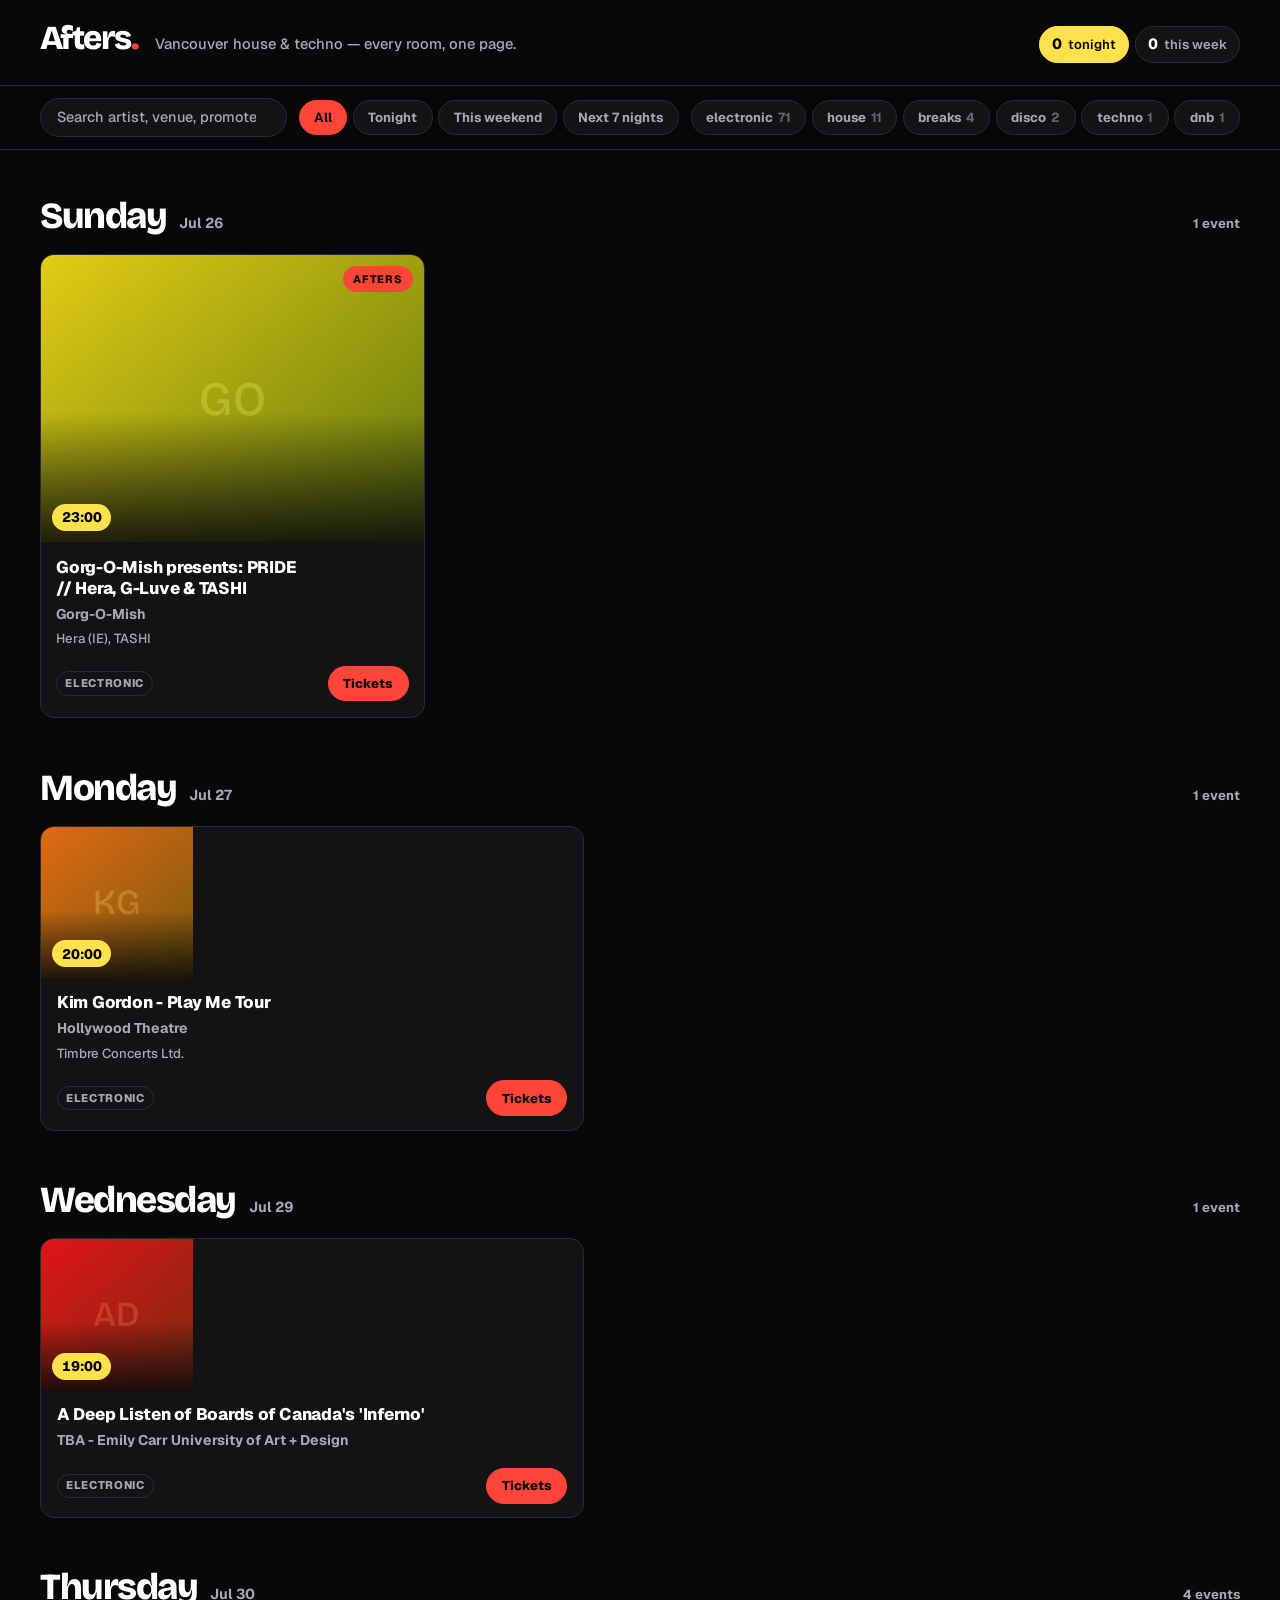
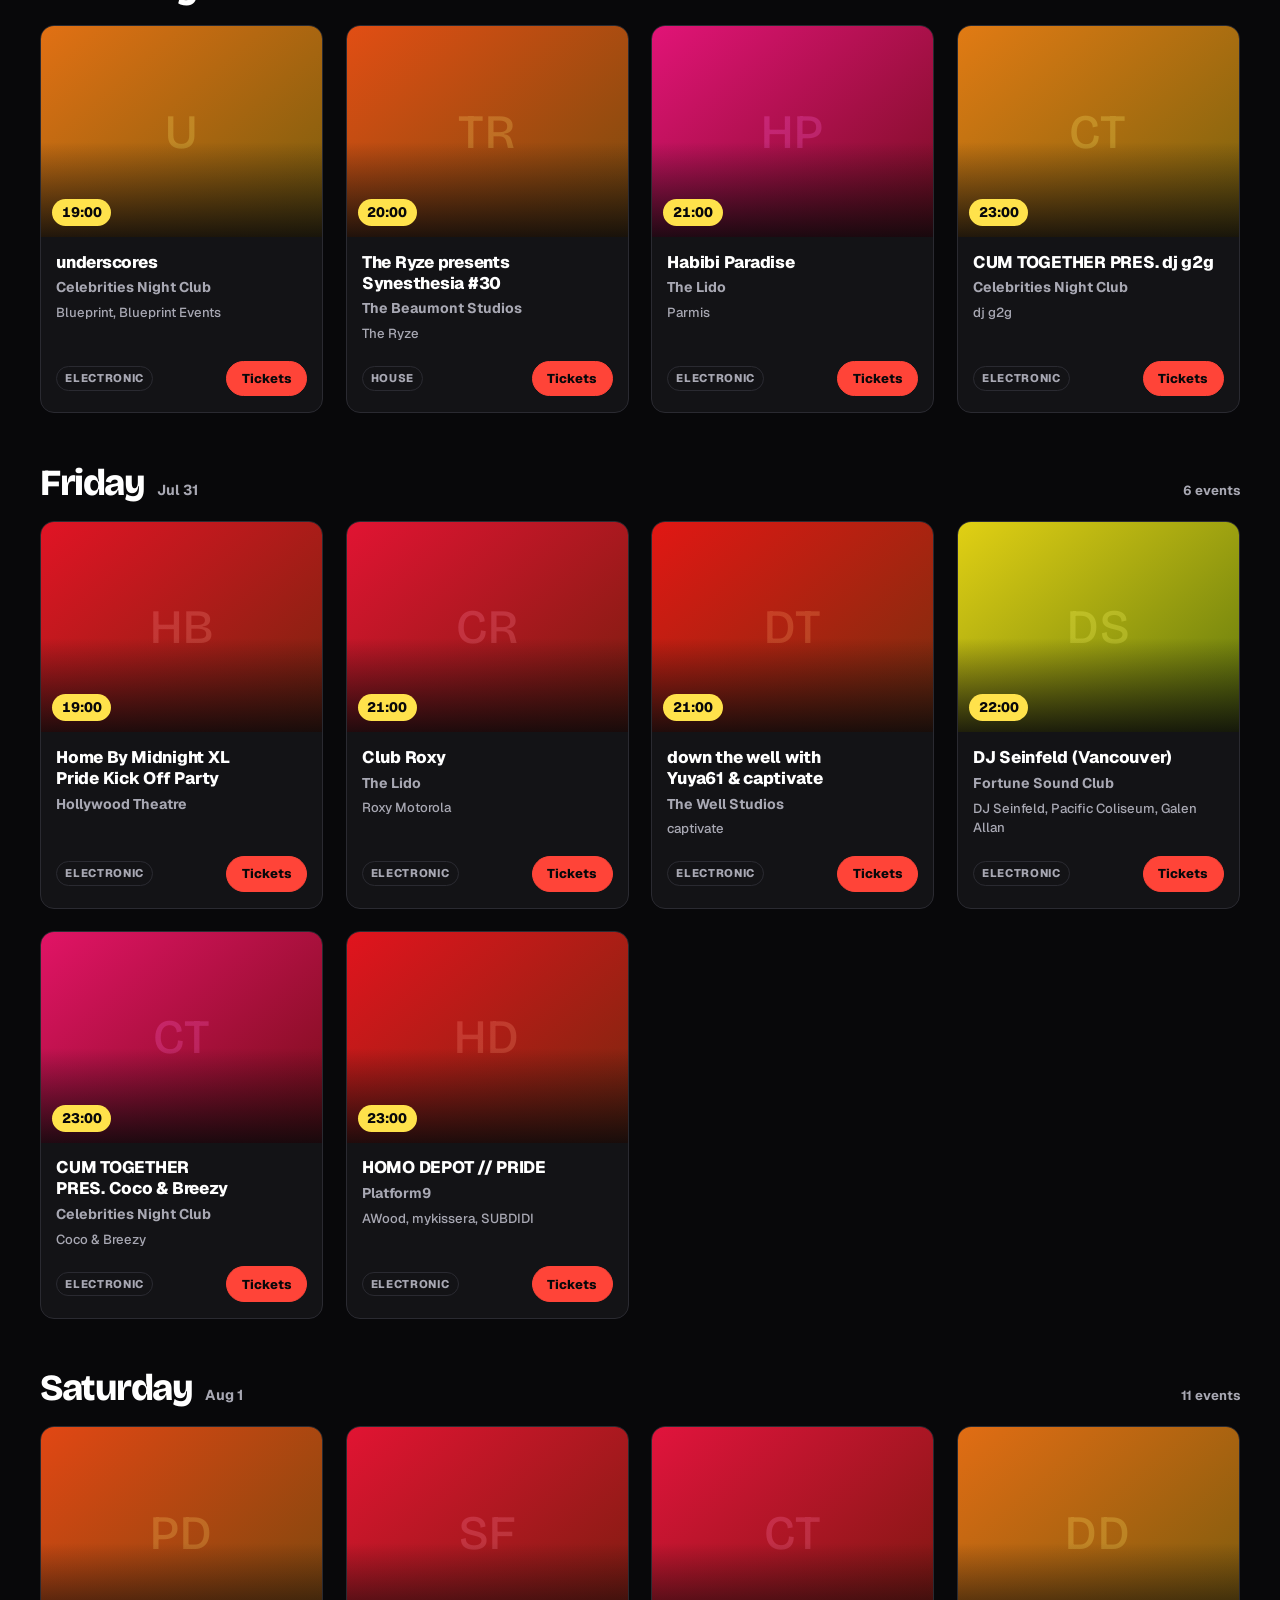
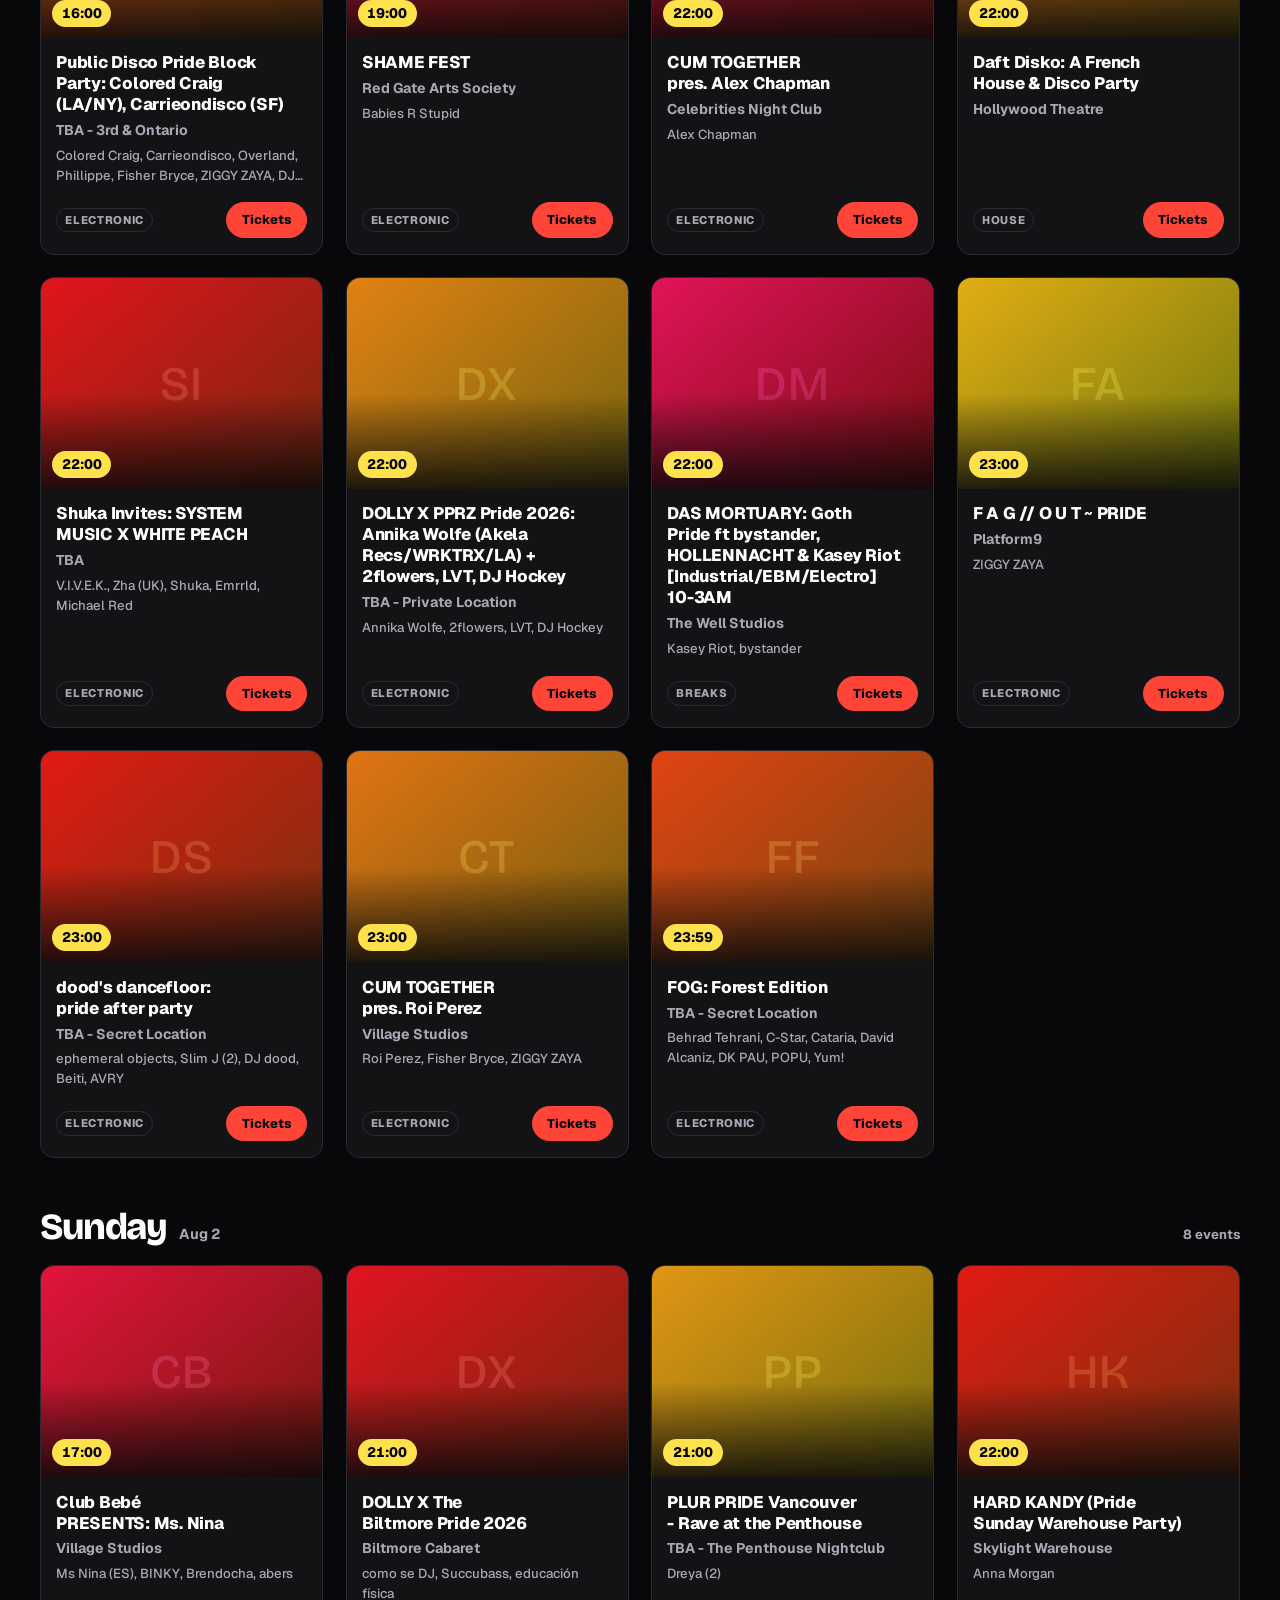
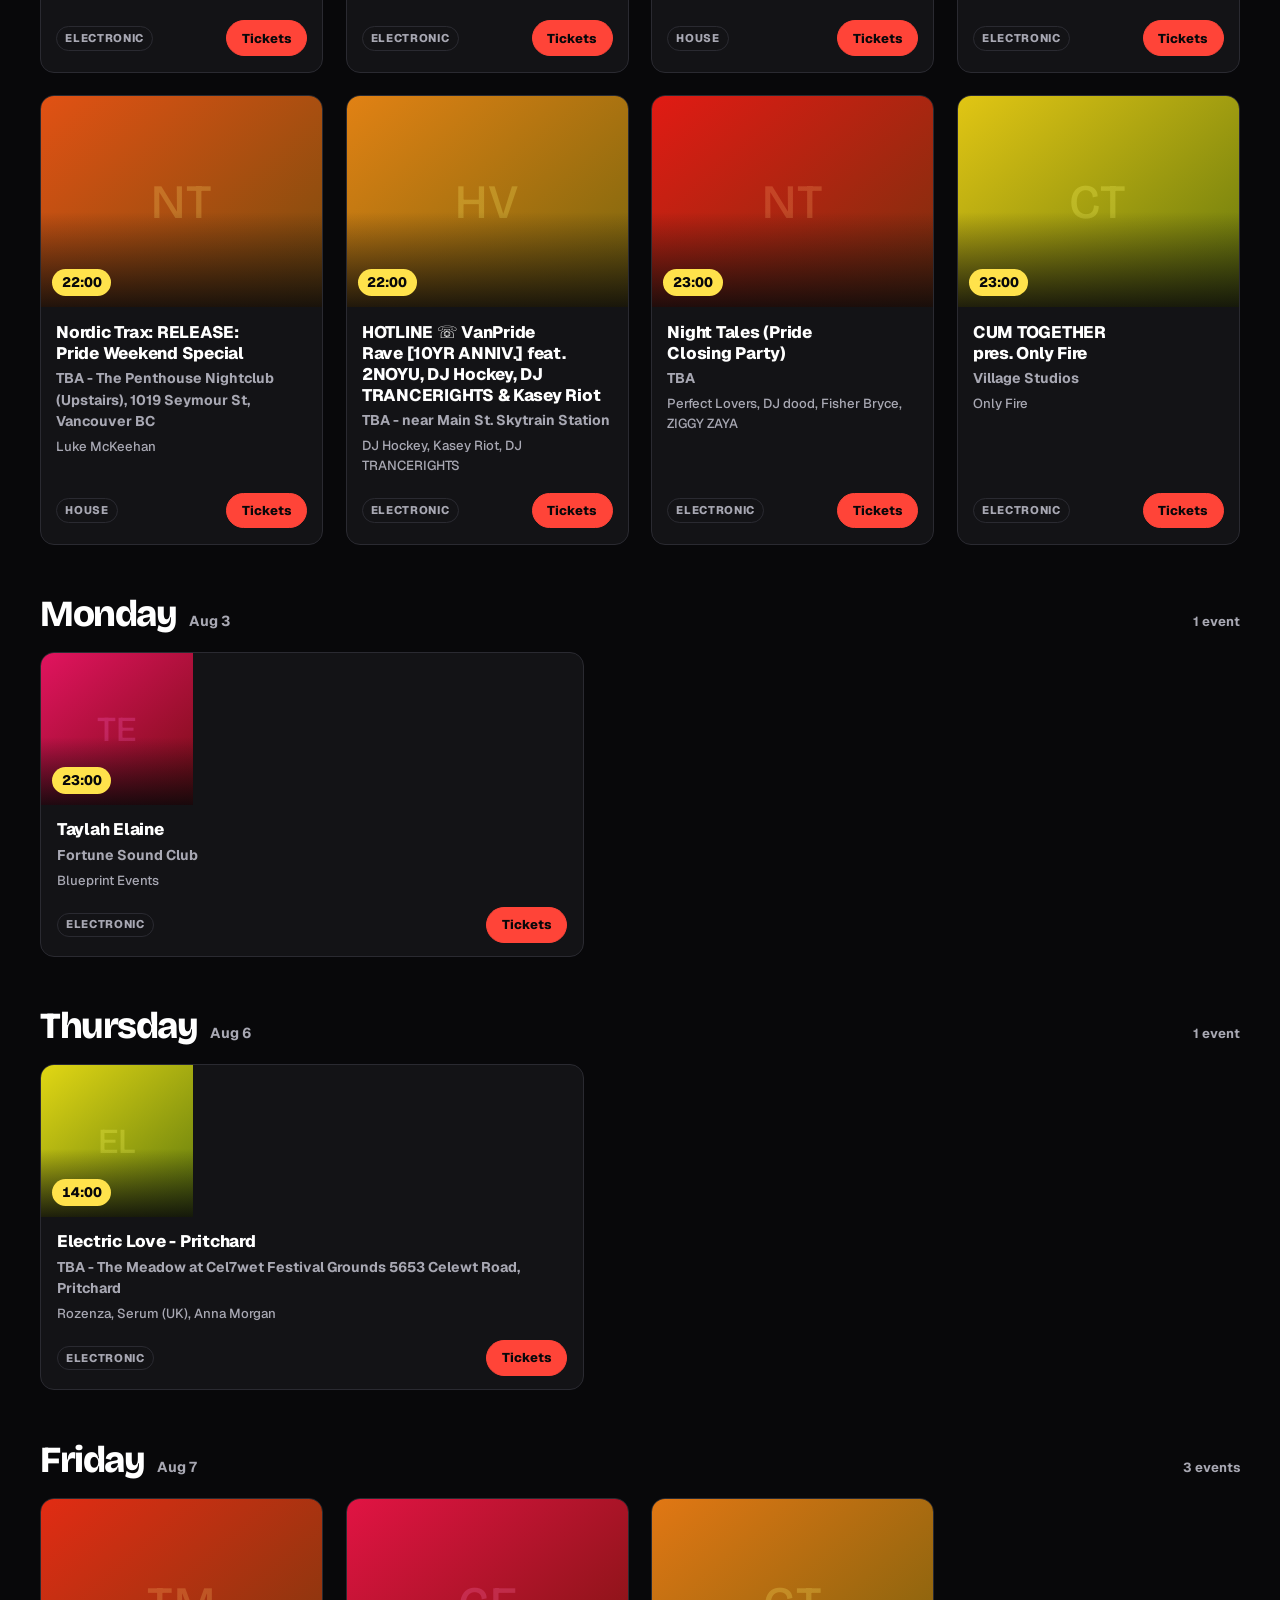
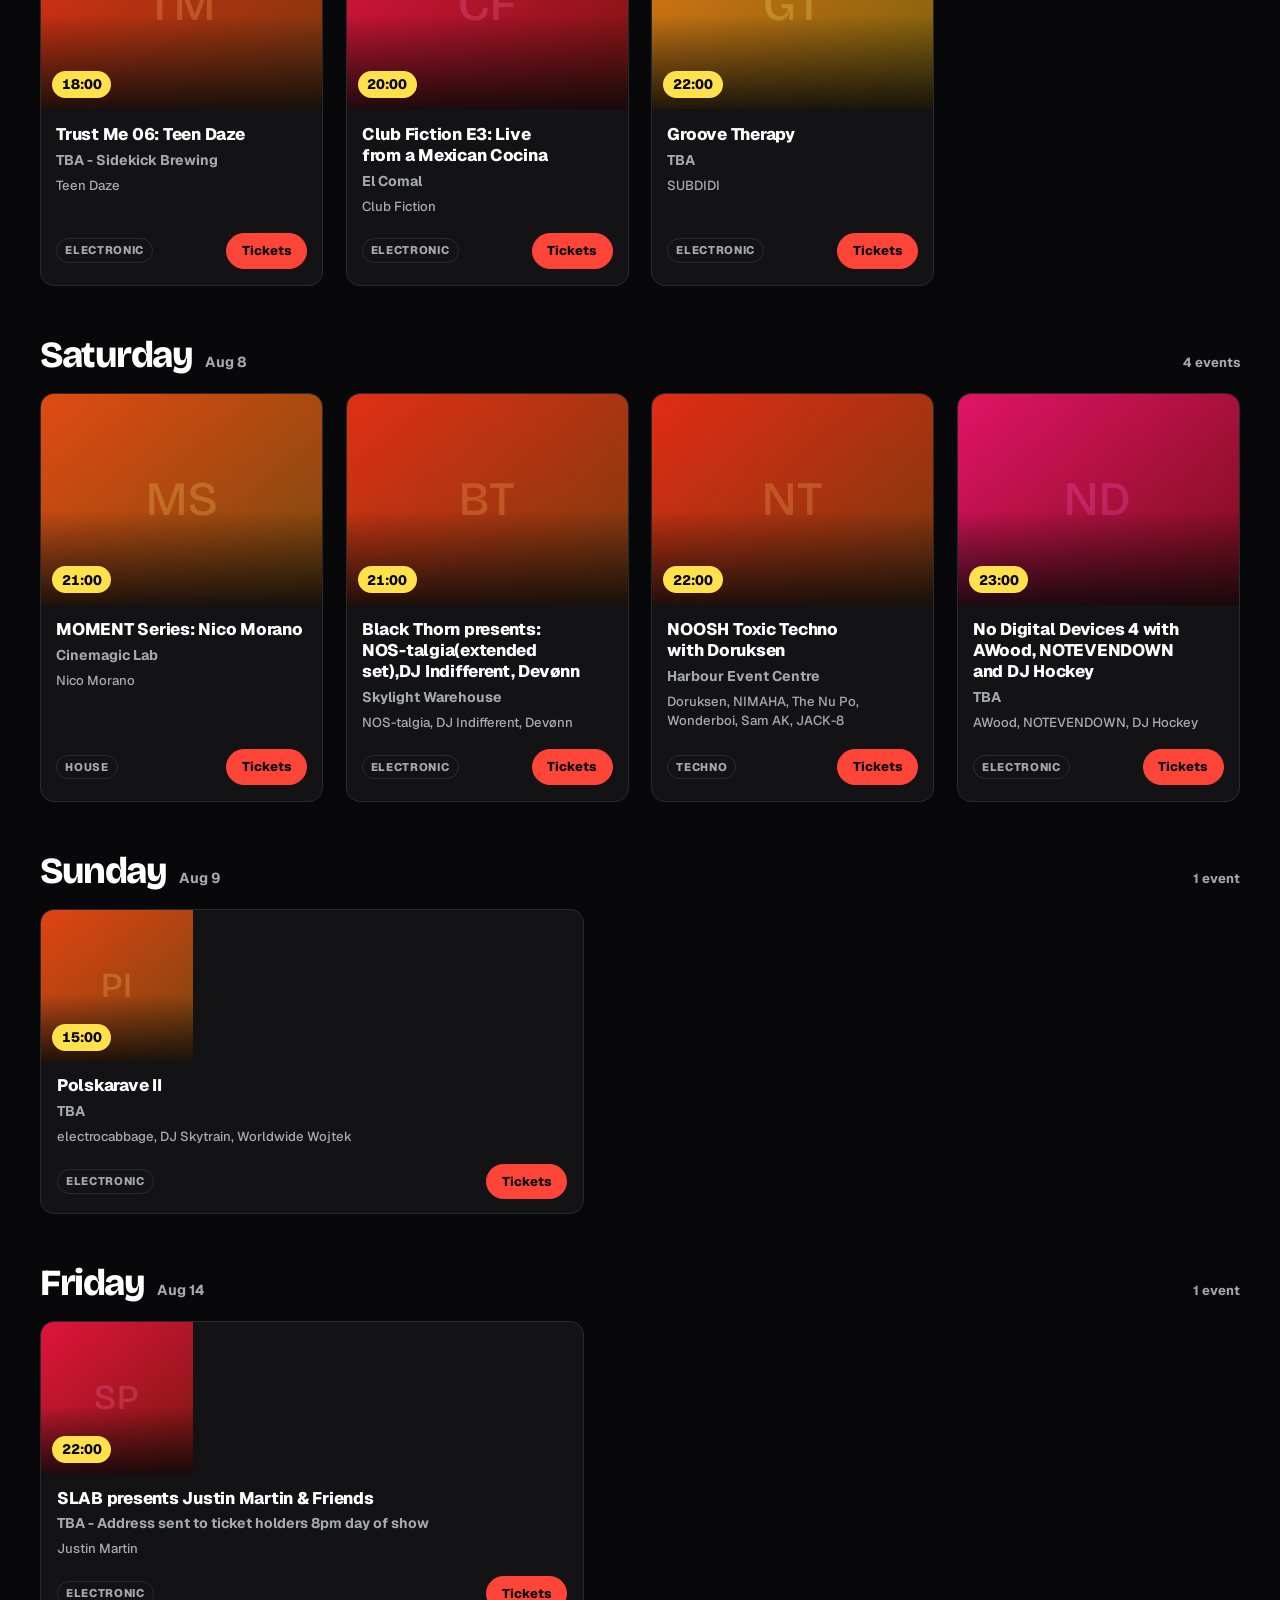
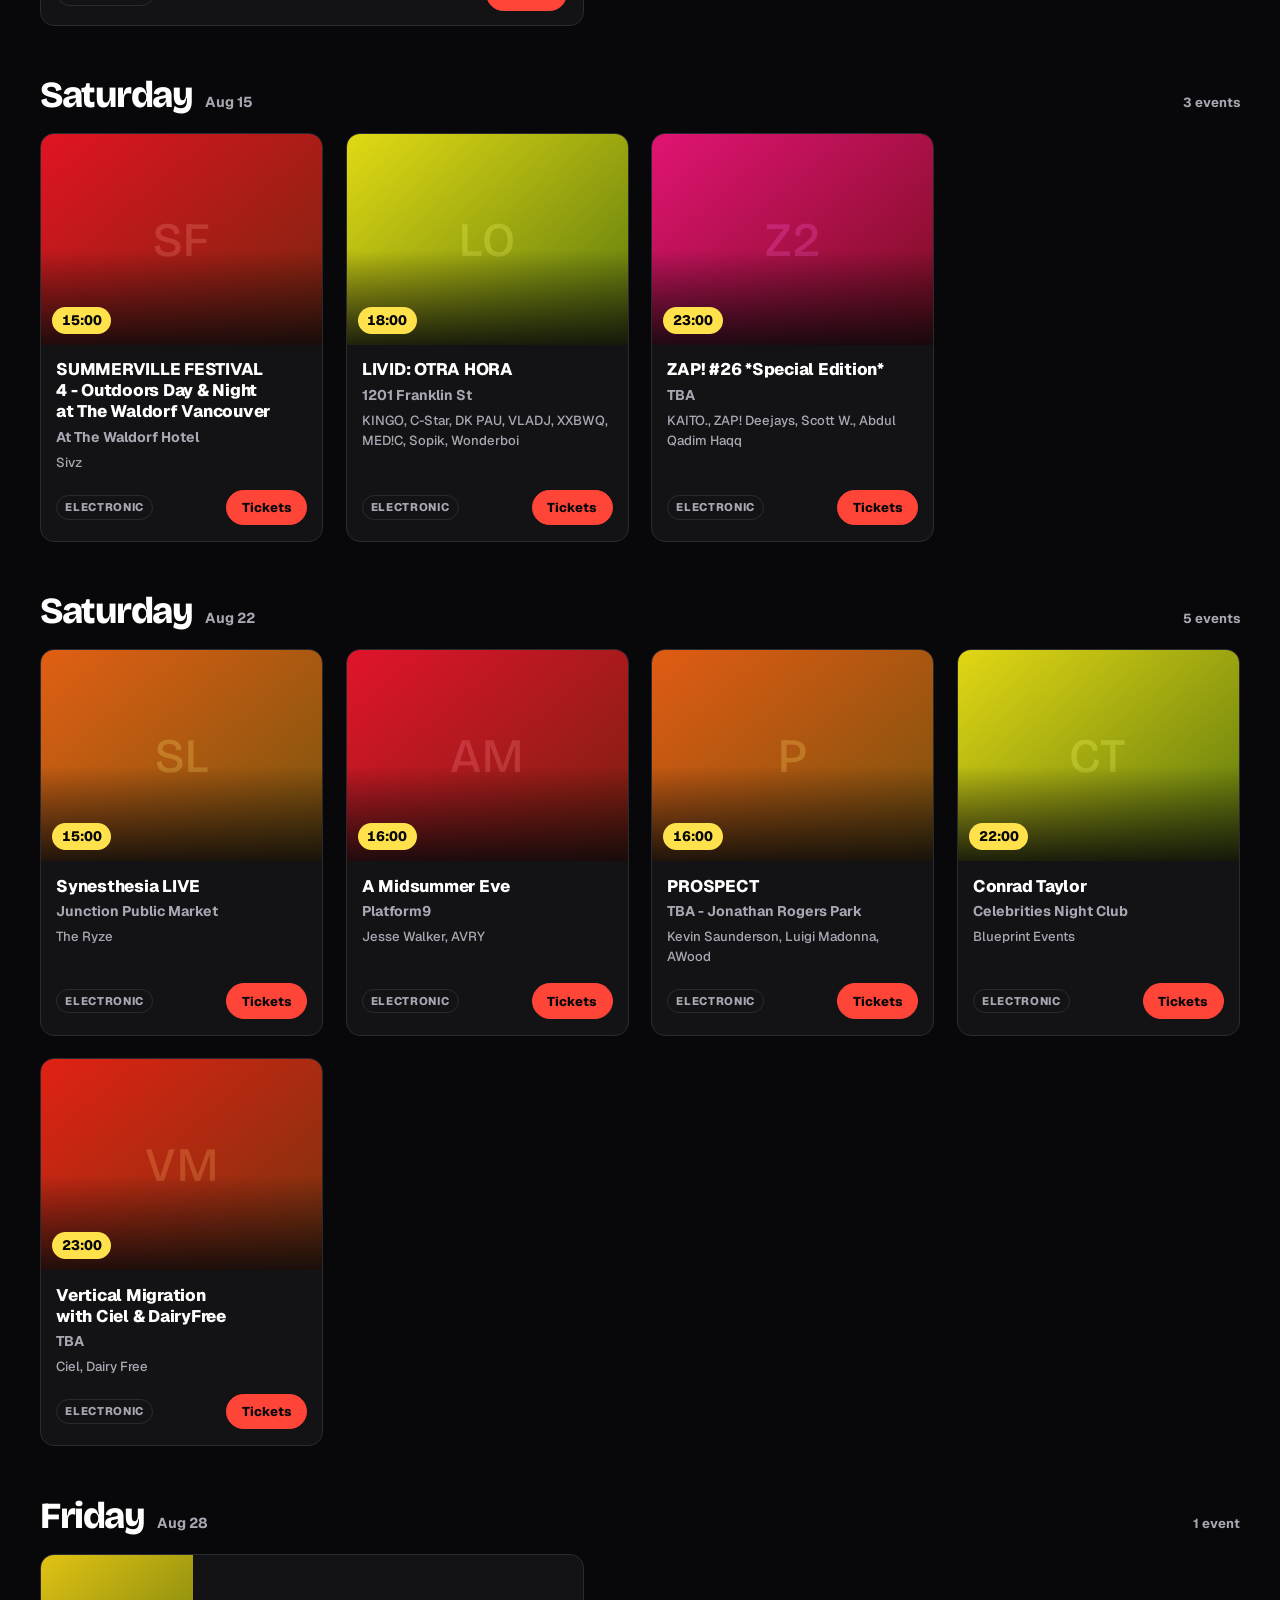
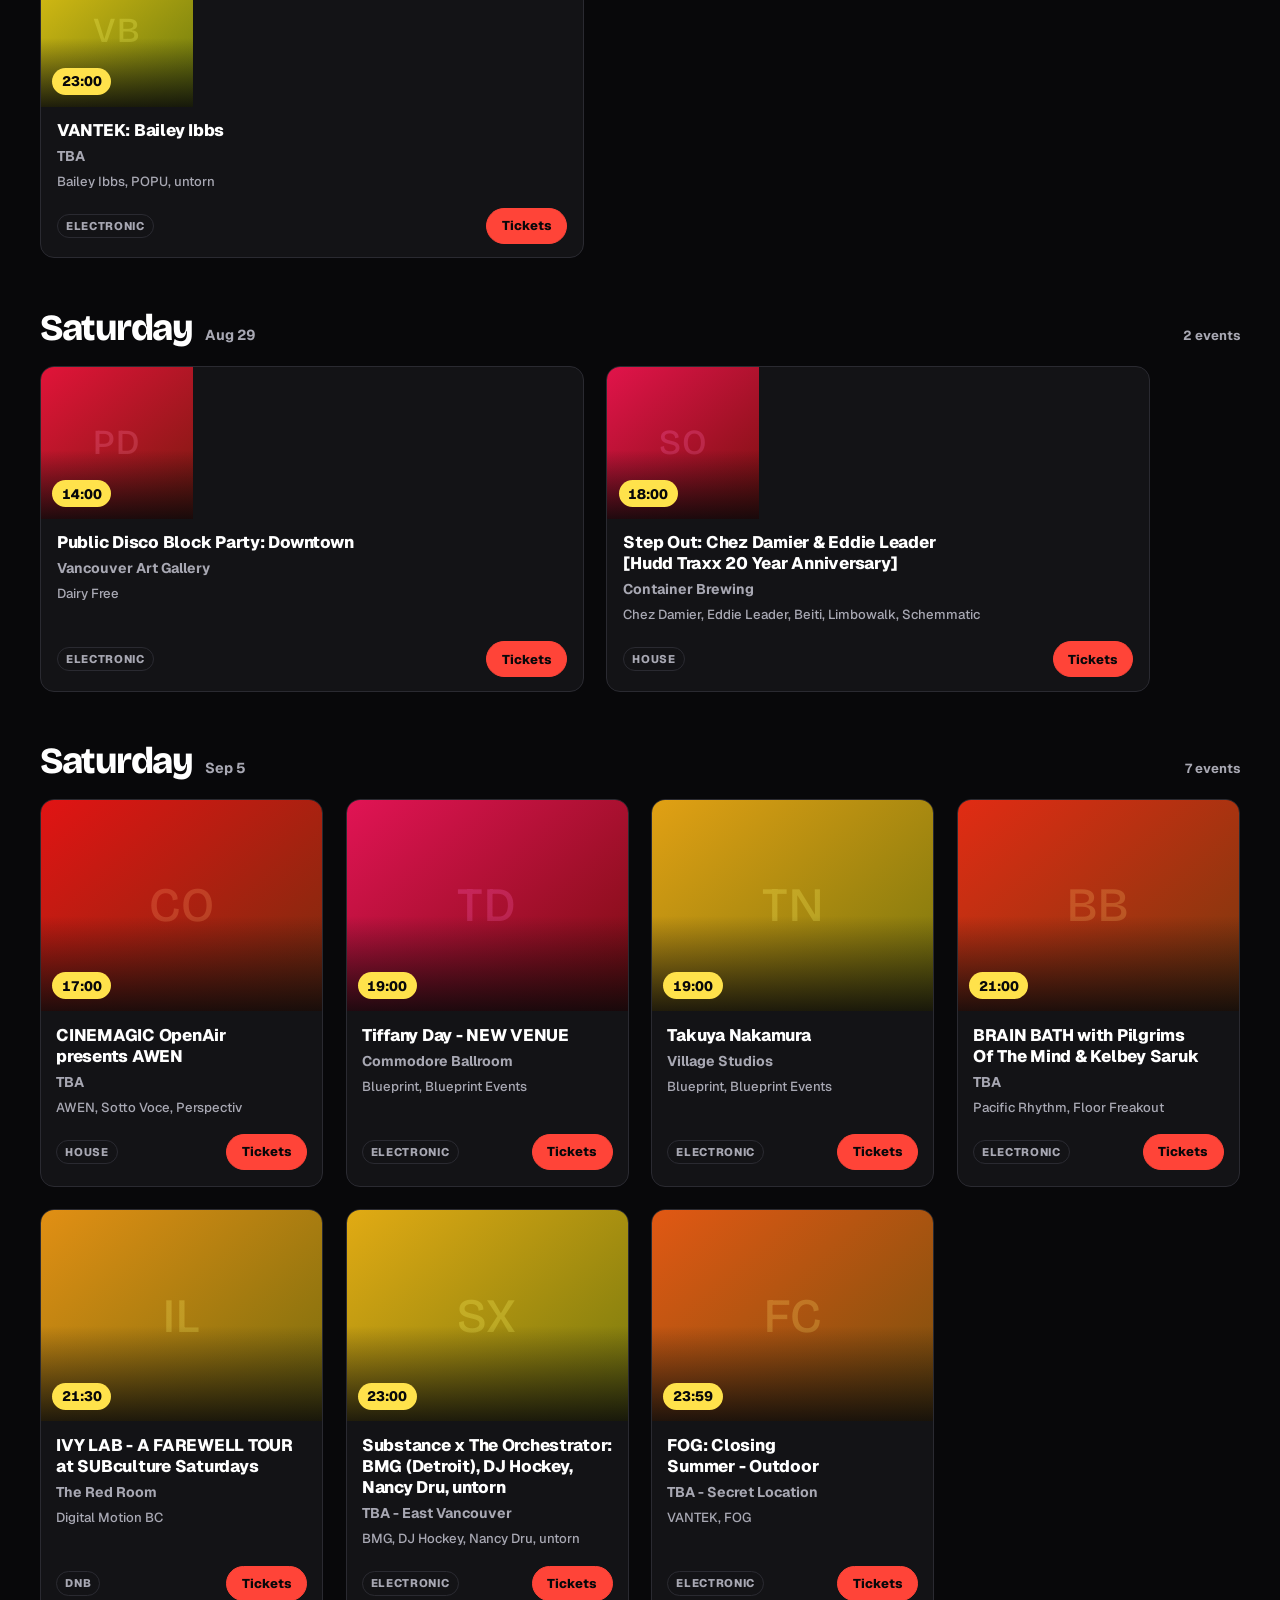
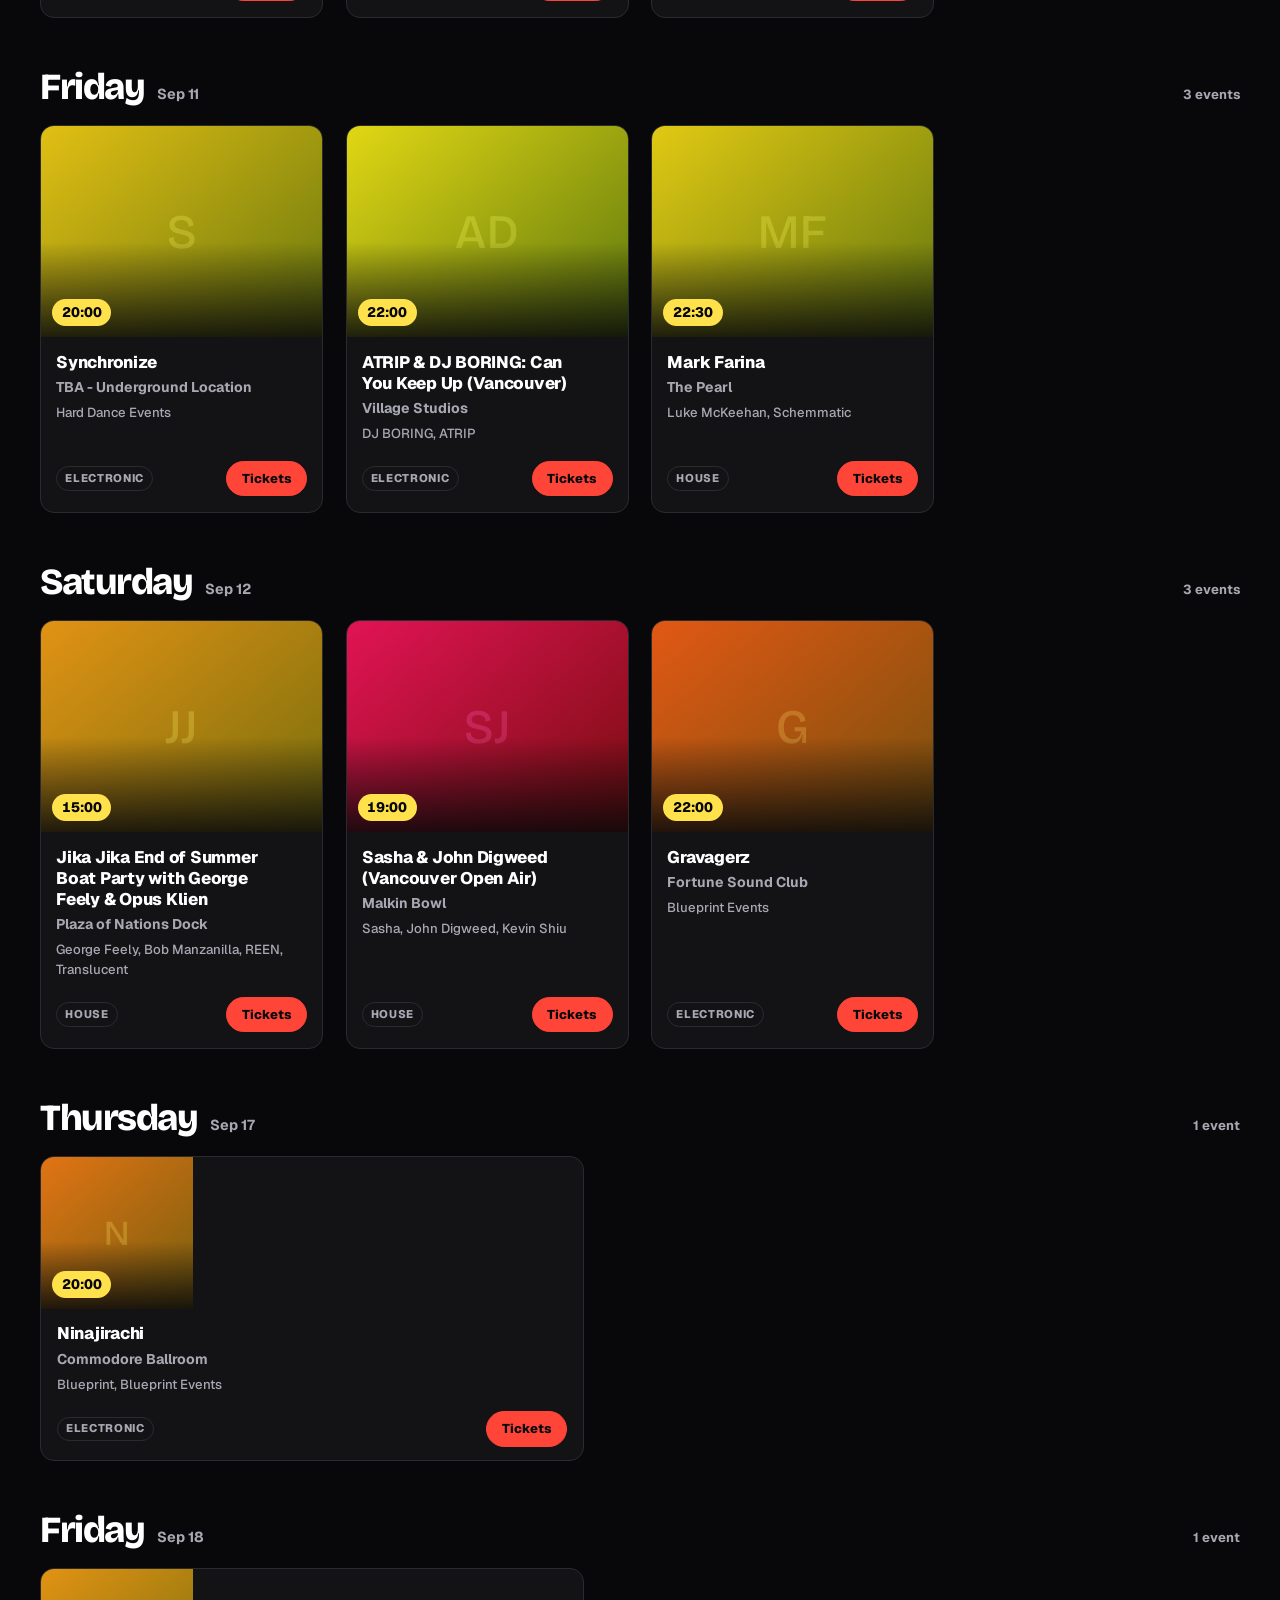
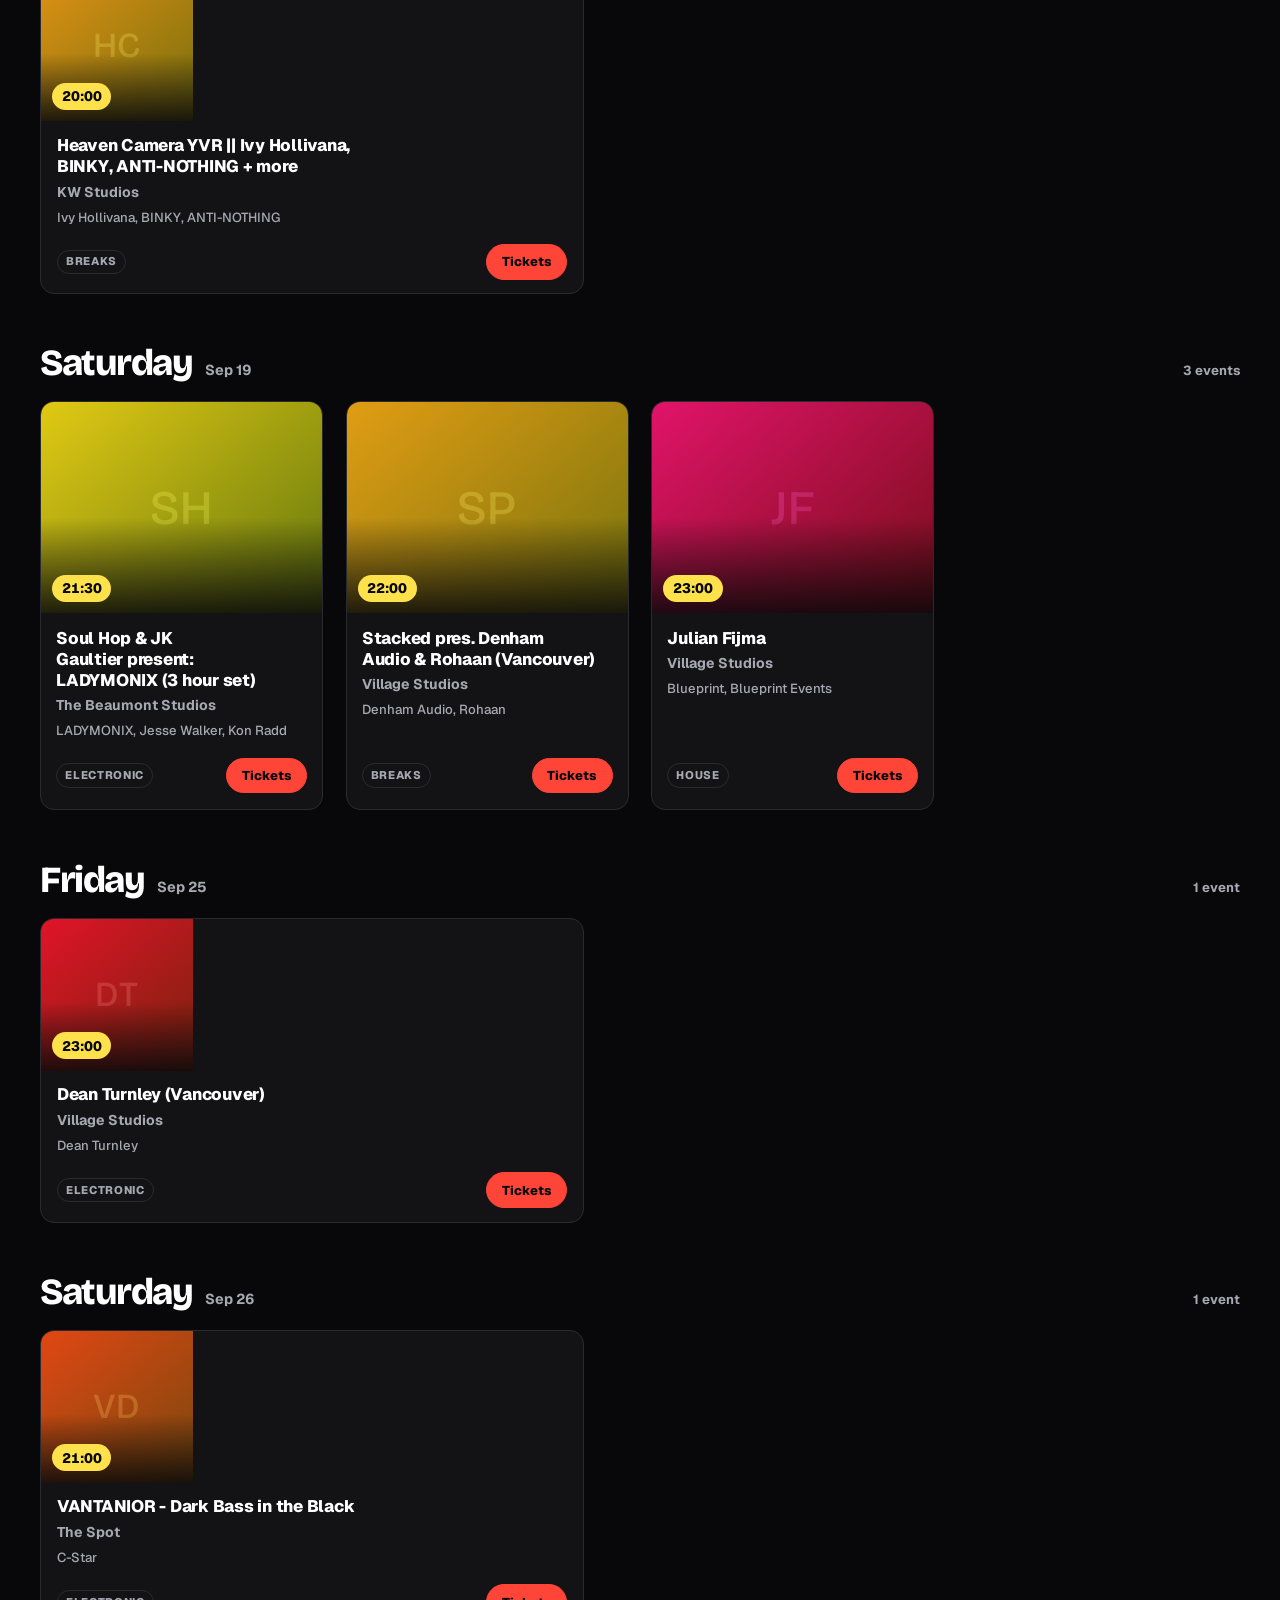
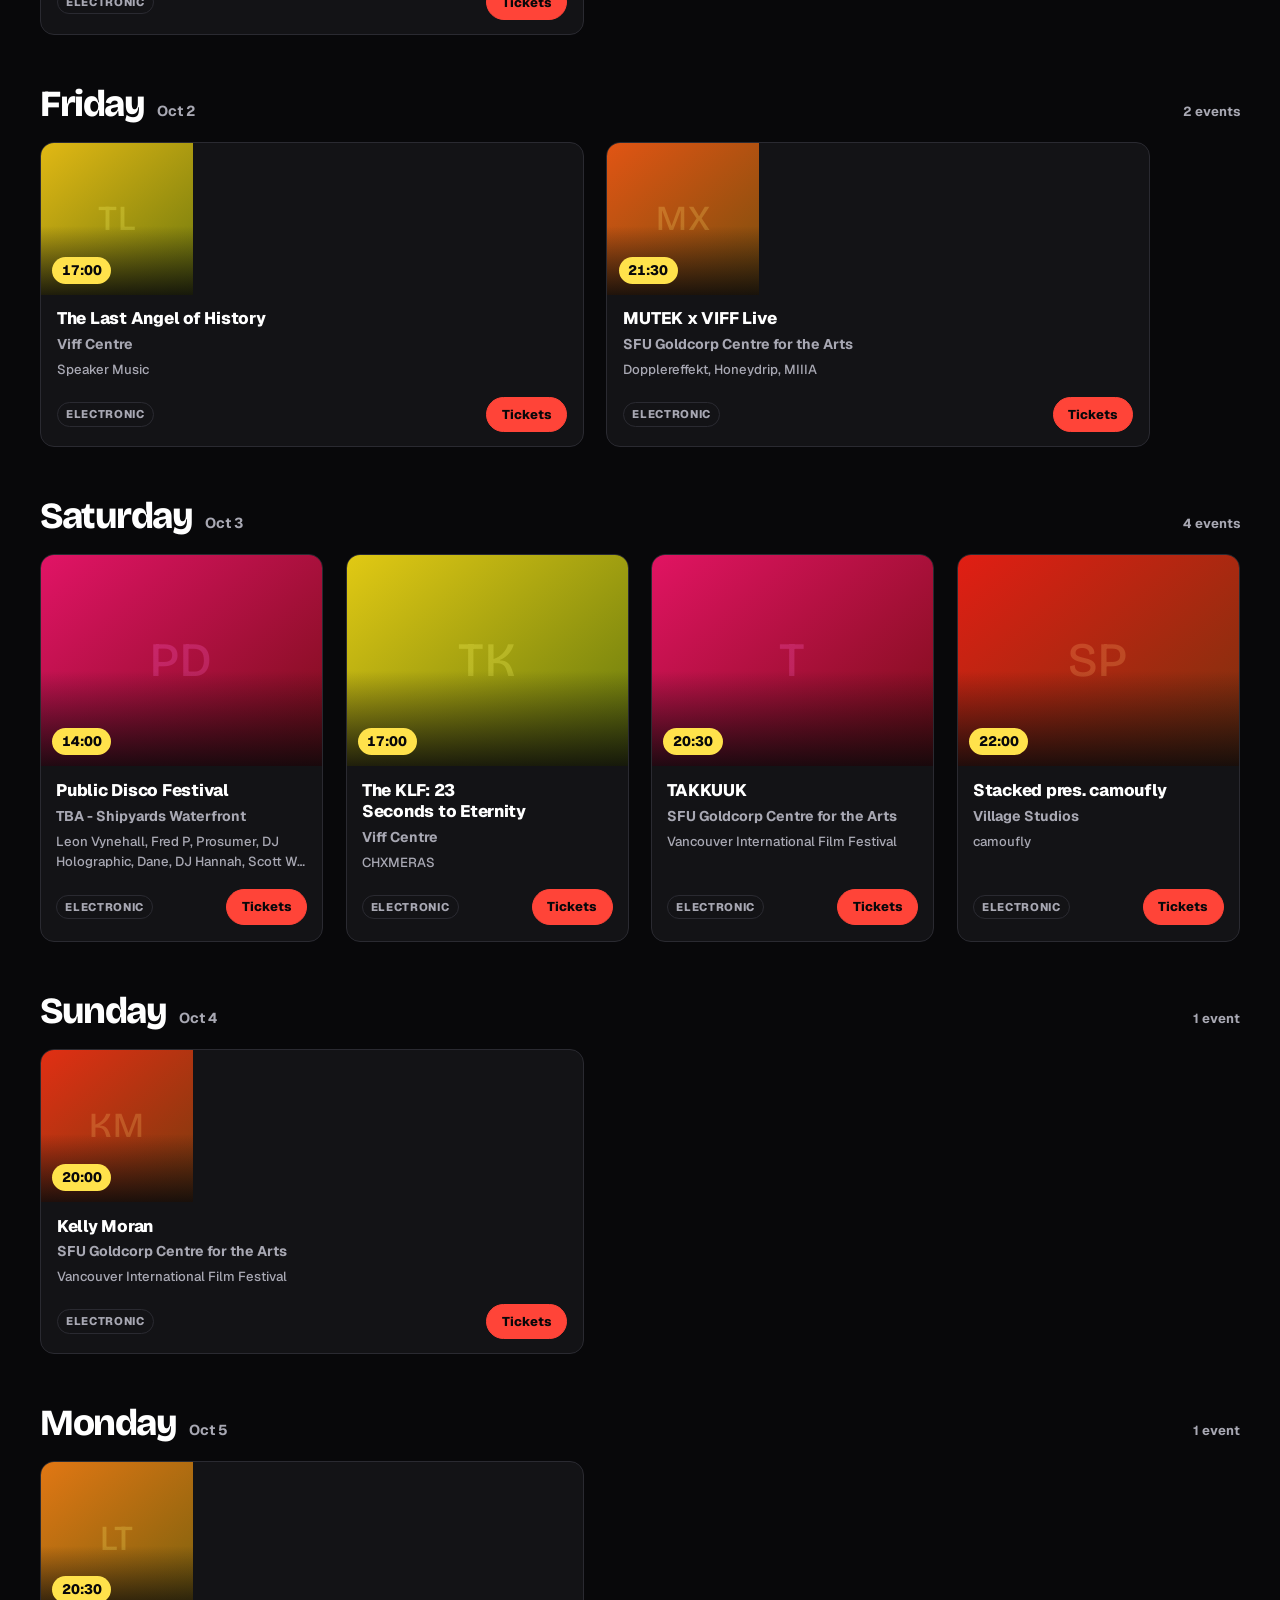
==== commit 3ce50f35: "Name the hub Afters, drop the banner, retype, add Songkick Naming: the hub is Afters — short, scene-" ====
--- a/docs/index.html
+++ b/docs/index.html
@@ -3,37 +3,30 @@
 <head>
 <meta charset="utf-8">
 <meta name="viewport" content="width=device-width, initial-scale=1">
-<title>After Dark — house &amp; techno in Vancouver tonight</title>
-<meta name="description" content="Every house and techno night in Vancouver in one place, with tickets. Aggregated from Resident Advisor, Ticketmaster and local promoters. Free, open data.">
+<title>Afters — Vancouver house &amp; techno, with tickets</title>
+<meta name="description" content="Every house and techno night in Vancouver in one place, with a ticket link on each one. Aggregated from Resident Advisor, Ticketmaster and local promoters. Free, open data. A Nisse Group project.">
 <meta name="theme-color" content="#08080A">
 
-<meta property="og:title" content="After Dark — house &amp; techno in Vancouver tonight">
+<meta property="og:title" content="Afters — Vancouver house &amp; techno, with tickets">
 <meta property="og:description" content="Every house and techno night in Vancouver in one place, with tickets.">
 <meta property="og:type" content="website">
 
 <link rel="preconnect" href="https://fonts.googleapis.com">
 <link rel="preconnect" href="https://fonts.gstatic.com" crossorigin>
-<link href="https://fonts.googleapis.com/css2?family=Anton&family=Manrope:wght@500;600;700;800&display=swap" rel="stylesheet">
+<link href="https://fonts.googleapis.com/css2?family=Bricolage+Grotesque:opsz,wght@12..96,500;12..96,700;12..96,800&family=Geist:wght@400;500;600;700&display=swap" rel="stylesheet">
 <link rel="stylesheet" href="assets/css/style.css">
-<link rel="icon" href="data:image/svg+xml,%3Csvg xmlns='http://www.w3.org/2000/svg' viewBox='0 0 32 32'%3E%3Crect width='32' height='32' fill='%2308080A'/%3E%3Ccircle cx='16' cy='16' r='9' fill='%23FF4438'/%3E%3Ccircle cx='16' cy='16' r='3' fill='%2308080A'/%3E%3C/svg%3E">
+<link rel="icon" href="data:image/svg+xml,%3Csvg xmlns='http://www.w3.org/2000/svg' viewBox='0 0 32 32'%3E%3Crect width='32' height='32' rx='7' fill='%2308080A'/%3E%3Ccircle cx='16' cy='16' r='8' fill='%23FF4438'/%3E%3Ccircle cx='16' cy='16' r='2.6' fill='%2308080A'/%3E%3C/svg%3E">
 </head>
 <body>
 
-<header class="hero">
-  <div class="hero__glow" aria-hidden="true"></div>
-  <div class="wrap hero__inner">
-    <p class="hero__kicker">Vancouver · house, techno &amp; afters</p>
-    <h1 class="hero__title">Where are you going <em>tonight?</em></h1>
-    <p class="hero__sub">
-      Every house and techno night in the city, pulled together from the places
-      they actually get announced — with a ticket link on every one.
-    </p>
-    <div class="hero__stats">
-      <a class="stat stat--live" href="#listings" data-role="stat-tonight">
-        <strong>—</strong><span>on tonight</span>
-      </a>
-      <div class="stat"><strong data-role="stat-week">—</strong><span>this week</span></div>
-      <div class="stat"><strong data-role="stat-venues">—</strong><span>venues</span></div>
+<header class="top">
+  <div class="wrap top__inner">
+    <a class="mark" href="./">Afters<span aria-hidden="true">.</span></a>
+    <p class="tag">Vancouver house &amp; techno — every room, one page.</p>
+    <div class="counts">
+      <a class="count count--live" href="#feed"><b data-role="stat-tonight">—</b> tonight</a>
+      <span class="count"><b data-role="stat-week">—</b> this week</span>
+      <span class="count count--soft"><b data-role="stat-venues">—</b> venues</span>
     </div>
   </div>
 </header>
@@ -50,7 +43,7 @@
   </div>
 </nav>
 
-<main id="listings" class="feed" aria-live="polite" aria-busy="true">
+<main id="feed" class="feed" aria-live="polite" aria-busy="true">
   <div class="wrap" data-role="feed">
     <p class="note">Loading listings…</p>
   </div>
@@ -80,9 +73,15 @@
 </section>
 
 <footer class="foot">
-  <div class="wrap">
+  <div class="wrap foot__inner">
     <ul class="sources" data-role="sources"></ul>
-    <p>Updated <span data-role="updated">—</span> · refreshed every six hours · an index, not a box office — tickets are sold by the venues and promoters.</p>
+    <p class="foot__meta">
+      Updated <span data-role="updated">—</span> · refreshed every six hours · an index,
+      not a box office — tickets are sold by the venues and promoters.
+    </p>
+    <p class="foot__by">
+      A <a href="https://nissegroup.com" target="_blank" rel="noopener noreferrer">Nisse&nbsp;Group</a> project.
+    </p>
   </div>
 </footer>
 
--- a/docs/assets/css/style.css
+++ b/docs/assets/css/style.css
@@ -1,8 +1,10 @@
 /* After Dark — Vancouver house & techno listings
    ================================================================
-   Direction: Bold Energetic (Nike / Spotify). The flyer artwork is the
-   hero and the interface is a confident frame around it — big punchy
-   type, high contrast, one vivid accent, art doing the colour work.
+   Direction: Bold Energetic (Nike / Spotify). The flyer artwork carries
+   the page and the interface is a quiet frame around it. There is no
+   banner: the masthead is one compact row so listings start immediately.
+
+   Type: Bricolage Grotesque for personality, Geist for the UI.
 
    Contrast is verified, not eyeballed:
      white on bg 20.0 · muted on bg 8.5 · accent on bg 5.9
@@ -23,8 +25,8 @@
   --accent:    #FF4438;   /* always paired with black text */
   --gold:      #FFE24B;   /* tonight only */
 
-  --display: "Anton", "Haettenschweiler", Impact, sans-serif;
-  --sans: "Manrope", ui-sans-serif, system-ui, sans-serif;
+  --display: "Bricolage Grotesque", ui-sans-serif, system-ui, sans-serif;
+  --sans: "Geist", ui-sans-serif, system-ui, -apple-system, sans-serif;
 
   --wrap: 84rem;
   --gut: clamp(1rem, 4vw, 2.5rem);
@@ -61,75 +63,55 @@
   padding: 0; overflow: hidden; clip-path: inset(50%); white-space: nowrap;
 }
 
-/* ------------------------------------------------------------------- hero */
-
-/* Compact on purpose: the job of this page is to show events, so the first
-   cards should be reachable almost immediately. */
-.hero { position: relative; overflow: hidden; padding: clamp(1.8rem, 4vw, 3rem) 0 clamp(1.2rem, 3vw, 2rem); }
-
-/* Depth rather than a flat fill. */
-.hero__glow {
-  position: absolute;
-  inset: -30% -10% auto -10%;
-  height: 90%;
-  background:
-    radial-gradient(45% 60% at 18% 30%, rgba(255, 68, 56, 0.32), transparent 70%),
-    radial-gradient(40% 55% at 80% 10%, rgba(255, 226, 75, 0.12), transparent 70%);
-  filter: blur(20px);
-  pointer-events: none;
-}
-
-.hero__inner { position: relative; }
-
-.hero__kicker {
-  font-size: 0.8rem;
-  font-weight: 800;
-  letter-spacing: 0.16em;
-  text-transform: uppercase;
-  color: var(--accent);
-  margin-bottom: 1rem;
-}
-
-.hero__title {
-  font-family: var(--display);
-  font-weight: 400;
-  font-size: clamp(2.3rem, 6.5vw, 4.6rem);
-  line-height: 0.92;
-  letter-spacing: -0.02em;
-  text-transform: uppercase;
-  margin-bottom: 0.9rem;
-}
-.hero__title em { font-style: normal; color: var(--accent); }
-
-.hero__sub {
-  max-width: 46ch;
-  color: var(--text-2);
-  font-size: clamp(0.95rem, 1.4vw, 1.05rem);
-  margin-bottom: 1.3rem;
-}
-
-.hero__stats { display: flex; flex-wrap: wrap; gap: 0.6rem; }
-
-.stat {
-  display: flex;
+/* ------------------------------------------------------------- masthead */
+
+/* Deliberately not a banner: name, what it is, and the counts on one line,
+   so the first cards sit just under the filter bar. */
+.top { border-bottom: 1px solid var(--line); }
+.top__inner {
+  display: flex;
+  flex-wrap: wrap;
   align-items: baseline;
-  gap: 0.5rem;
+  gap: 0.5rem 1.1rem;
+  padding-block: clamp(0.9rem, 2.2vw, 1.4rem);
+}
+
+.mark {
+  font-family: var(--display);
+  font-weight: 800;
+  font-size: clamp(1.5rem, 3.4vw, 2.1rem);
+  line-height: 1;
+  letter-spacing: -0.045em;
+}
+.mark span { color: var(--accent); }
+
+.tag { color: var(--text-2); font-size: 0.92rem; font-weight: 500; }
+
+.counts { display: flex; flex-wrap: wrap; gap: 0.4rem; margin-left: auto; }
+.count {
+  display: inline-flex;
+  align-items: baseline;
+  gap: 0.35rem;
+  font-size: 0.82rem;
+  font-weight: 600;
+  color: var(--text-2);
   background: var(--surface);
   border: 1px solid var(--line);
   border-radius: 999px;
-  padding: 0.55rem 1.1rem;
-}
-.stat strong {
-  font-family: var(--display);
-  font-weight: 400;
-  font-size: 1.5rem;
-  line-height: 1;
+  padding: 0.32rem 0.75rem;
+  white-space: nowrap;
+}
+.count b {
+  font-family: var(--display);
+  font-weight: 800;
+  font-size: 1rem;
+  color: var(--text);
   font-variant-numeric: tabular-nums;
 }
-.stat span { font-size: 0.82rem; color: var(--text-2); font-weight: 600; }
-.stat--live { background: var(--gold); border-color: var(--gold); color: #08080A; }
-.stat--live span { color: #08080A; opacity: 0.75; }
-.stat--live:hover { filter: brightness(1.08); }
+.count--live { background: var(--gold); border-color: var(--gold); color: #08080A; }
+.count--live b { color: #08080A; }
+.count--live:hover { filter: brightness(1.08); }
+.count--soft { display: none; }
 
 /* ------------------------------------------------------------------- bar */
 
@@ -211,11 +193,10 @@
 .day:first-child { margin-top: 0.5rem; }
 .day__name {
   font-family: var(--display);
-  font-weight: 400;
-  font-size: clamp(1.6rem, 4.5vw, 2.6rem);
+  font-weight: 800;
+  font-size: clamp(1.5rem, 4vw, 2.3rem);
   line-height: 1;
-  text-transform: uppercase;
-  letter-spacing: -0.01em;
+  letter-spacing: -0.04em;
 }
 .day__date { font-size: 0.9rem; font-weight: 700; color: var(--text-2); }
 .day__n { margin-left: auto; font-size: 0.82rem; font-weight: 700; color: var(--text-2); }
@@ -399,9 +380,9 @@
 .note strong {
   display: block;
   font-family: var(--display);
-  font-weight: 400;
-  font-size: clamp(1.8rem, 5vw, 2.6rem);
-  text-transform: uppercase;
+  font-weight: 800;
+  font-size: clamp(1.6rem, 4.5vw, 2.2rem);
+  letter-spacing: -0.035em;
   color: var(--text);
   margin-bottom: 0.5rem;
 }
@@ -419,9 +400,9 @@
 }
 .extras h2 {
   font-family: var(--display);
-  font-weight: 400;
-  font-size: 1.5rem;
-  text-transform: uppercase;
+  font-weight: 700;
+  font-size: 1.3rem;
+  letter-spacing: -0.03em;
   margin-bottom: 0.6rem;
 }
 .extras p { color: var(--text-2); font-size: 0.92rem; margin-bottom: 1rem; }
@@ -448,7 +429,12 @@
   font-size: 0.82rem;
   font-weight: 500;
 }
-.sources { display: flex; flex-wrap: wrap; gap: 0.4rem 1.2rem; margin-bottom: 0.9rem; }
+.foot__inner { display: flex; flex-direction: column; gap: 0.7rem; }
+.sources { display: flex; flex-wrap: wrap; gap: 0.4rem 1.2rem; }
+.foot__meta { max-width: 70ch; }
+.foot__by { font-weight: 600; color: var(--text-2); }
+.foot__by a { color: var(--text); border-bottom: 1px solid var(--accent); }
+.foot__by a:hover { color: var(--accent); }
 .source { display: inline-flex; align-items: center; gap: 0.4rem; font-weight: 700; }
 /* Shape as well as colour, so state survives greyscale and CVD. */
 .source__dot { width: 0.5rem; height: 0.5rem; border-radius: 999px; background: var(--text-2); }
@@ -458,6 +444,11 @@
 
 /* ---------------------------------------------------------------- narrow */
 
+@media (max-width: 46rem) {
+  .tag { flex-basis: 100%; order: 3; font-size: 0.85rem; }
+  .counts { margin-left: 0; order: 2; }
+}
+
 @media (max-width: 40rem) {
   .grid, .grid--feature { grid-template-columns: repeat(auto-fill, minmax(min(100%, 13rem), 1fr)); gap: 0.75rem; }
   .card__body { padding: 0.75rem 0.8rem 0.85rem; }
